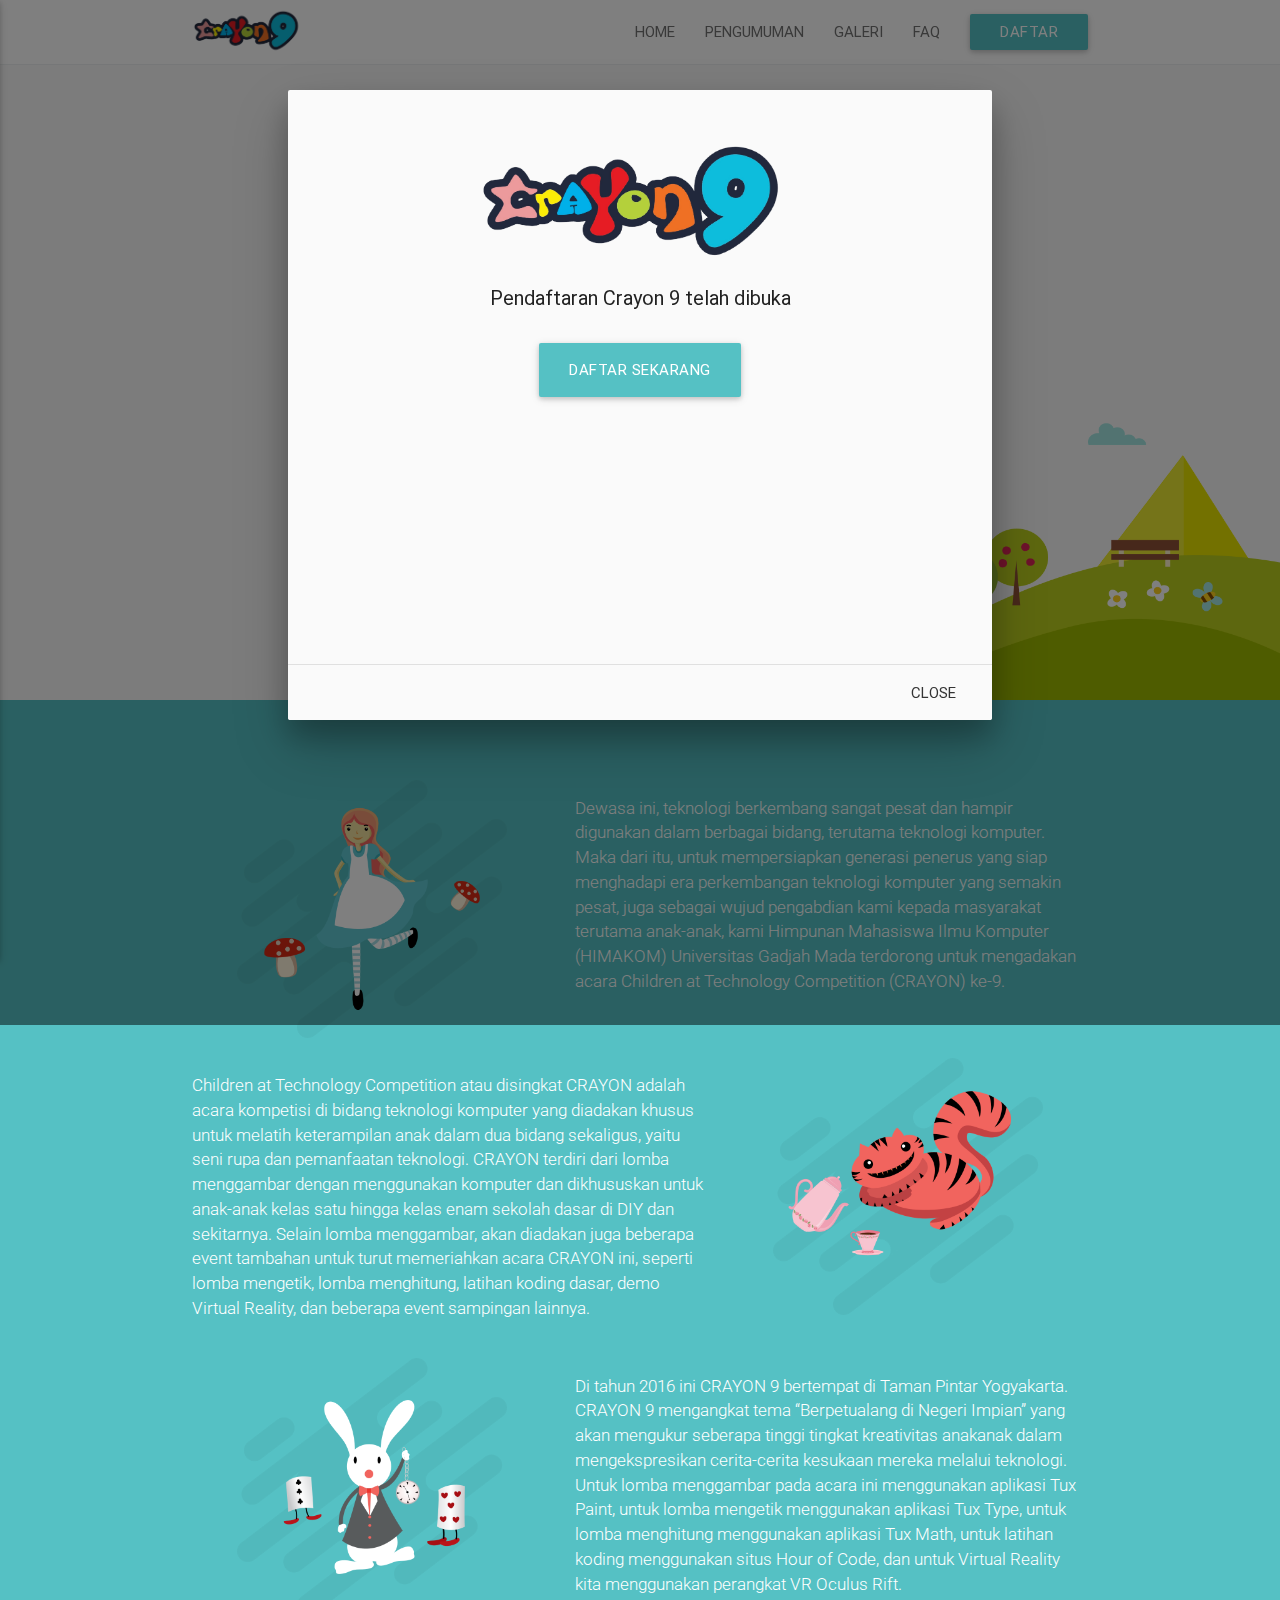
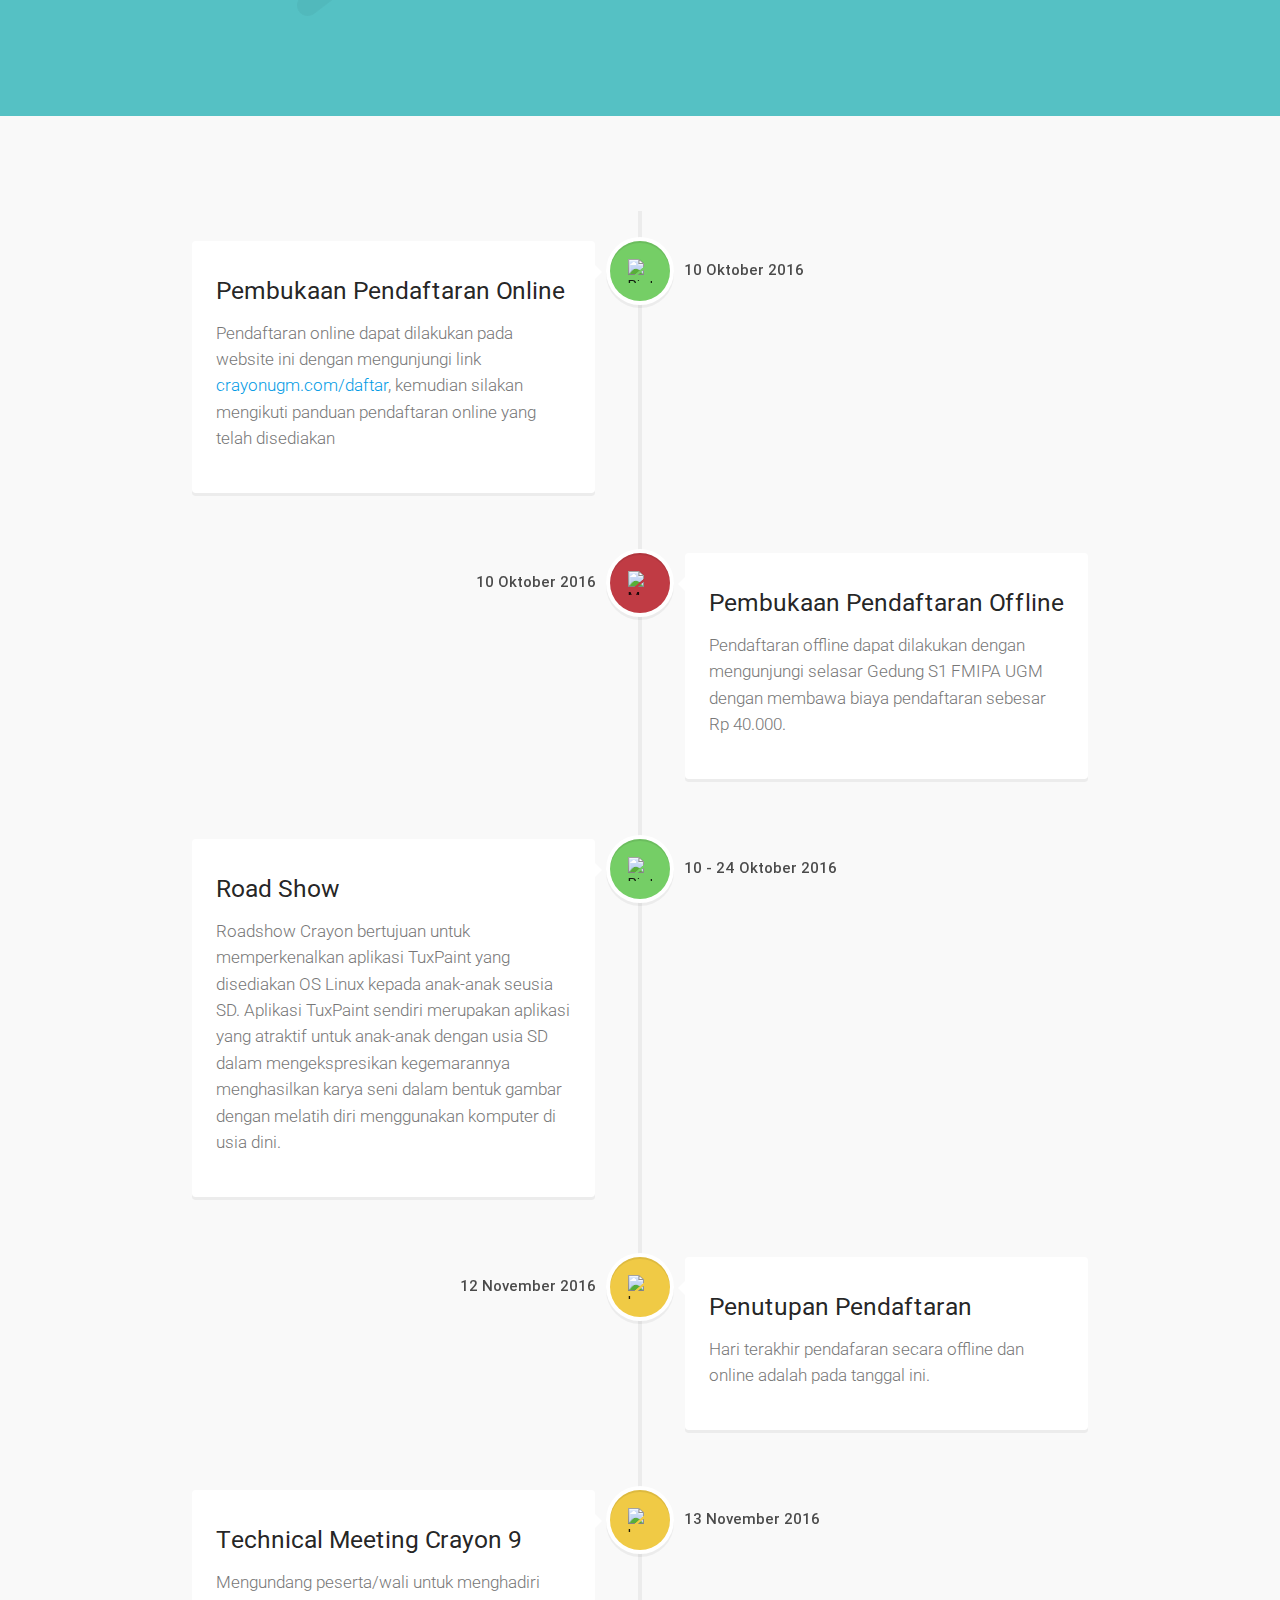
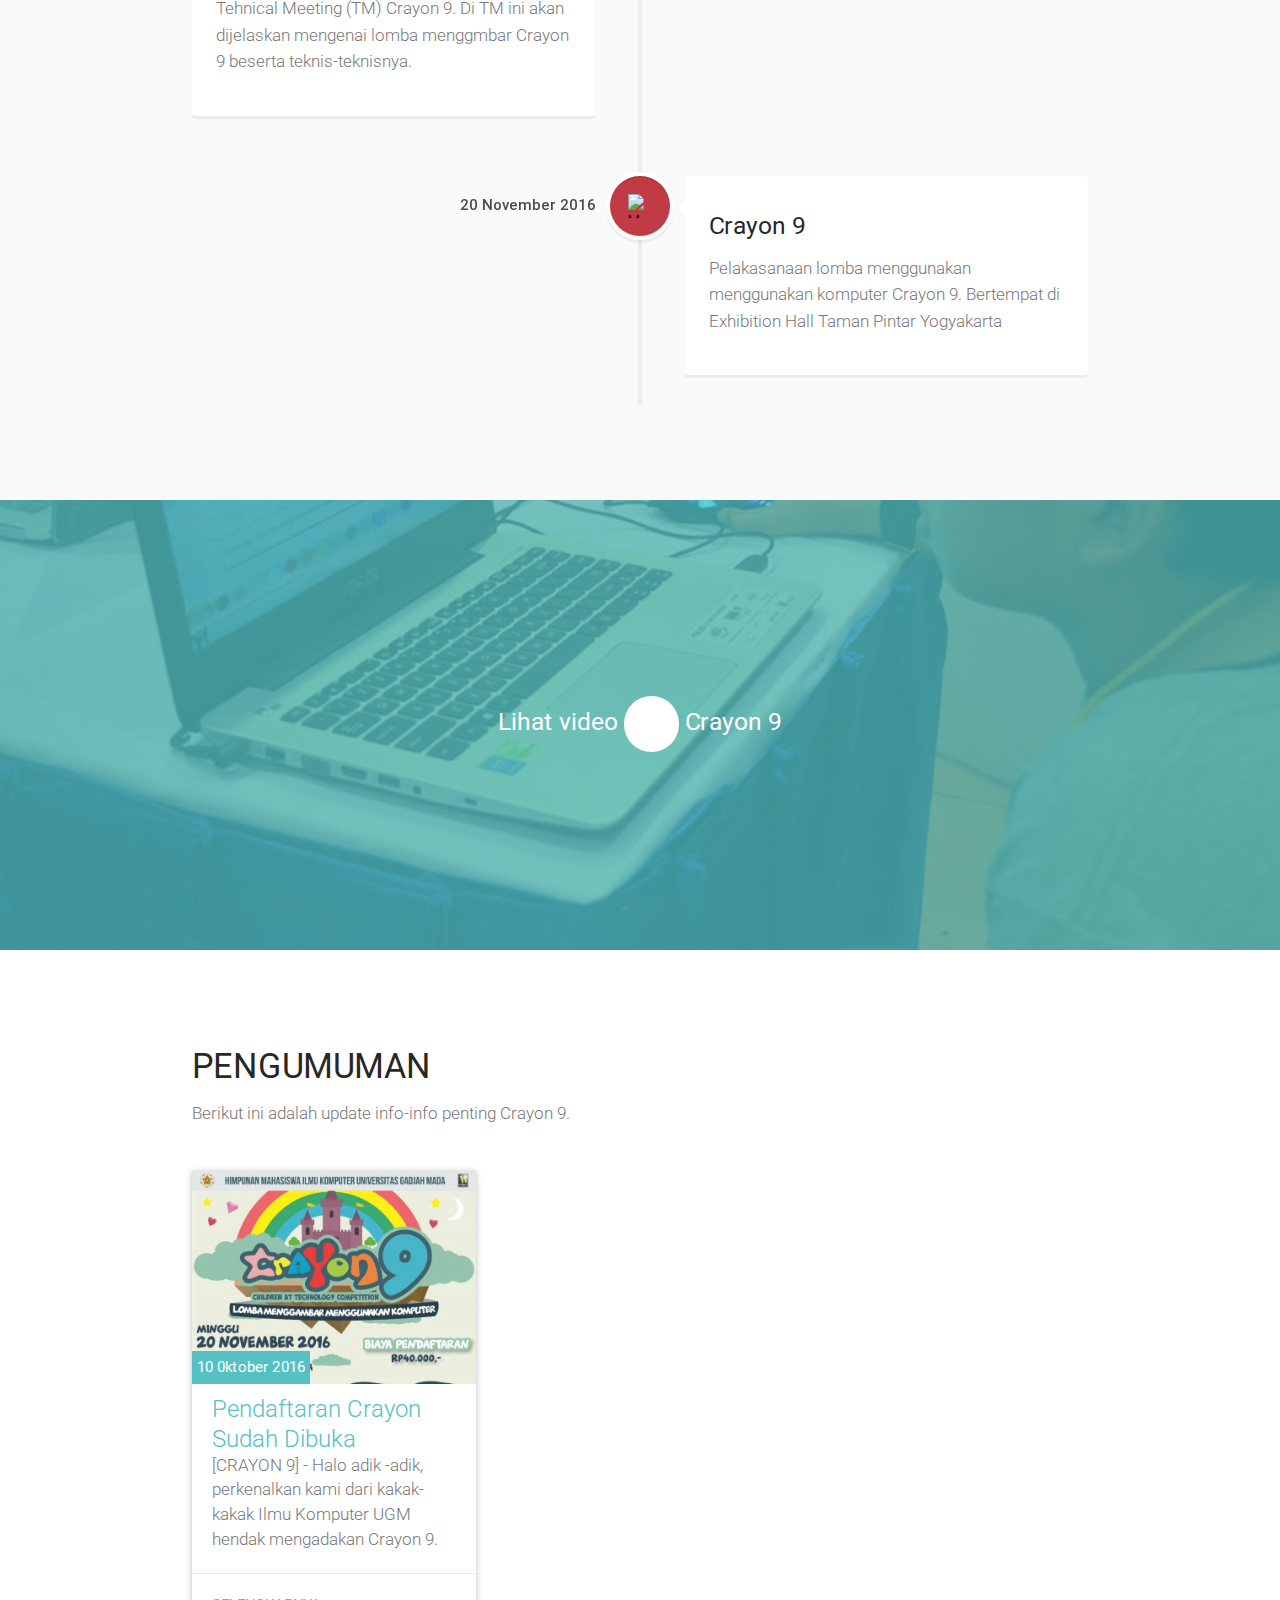
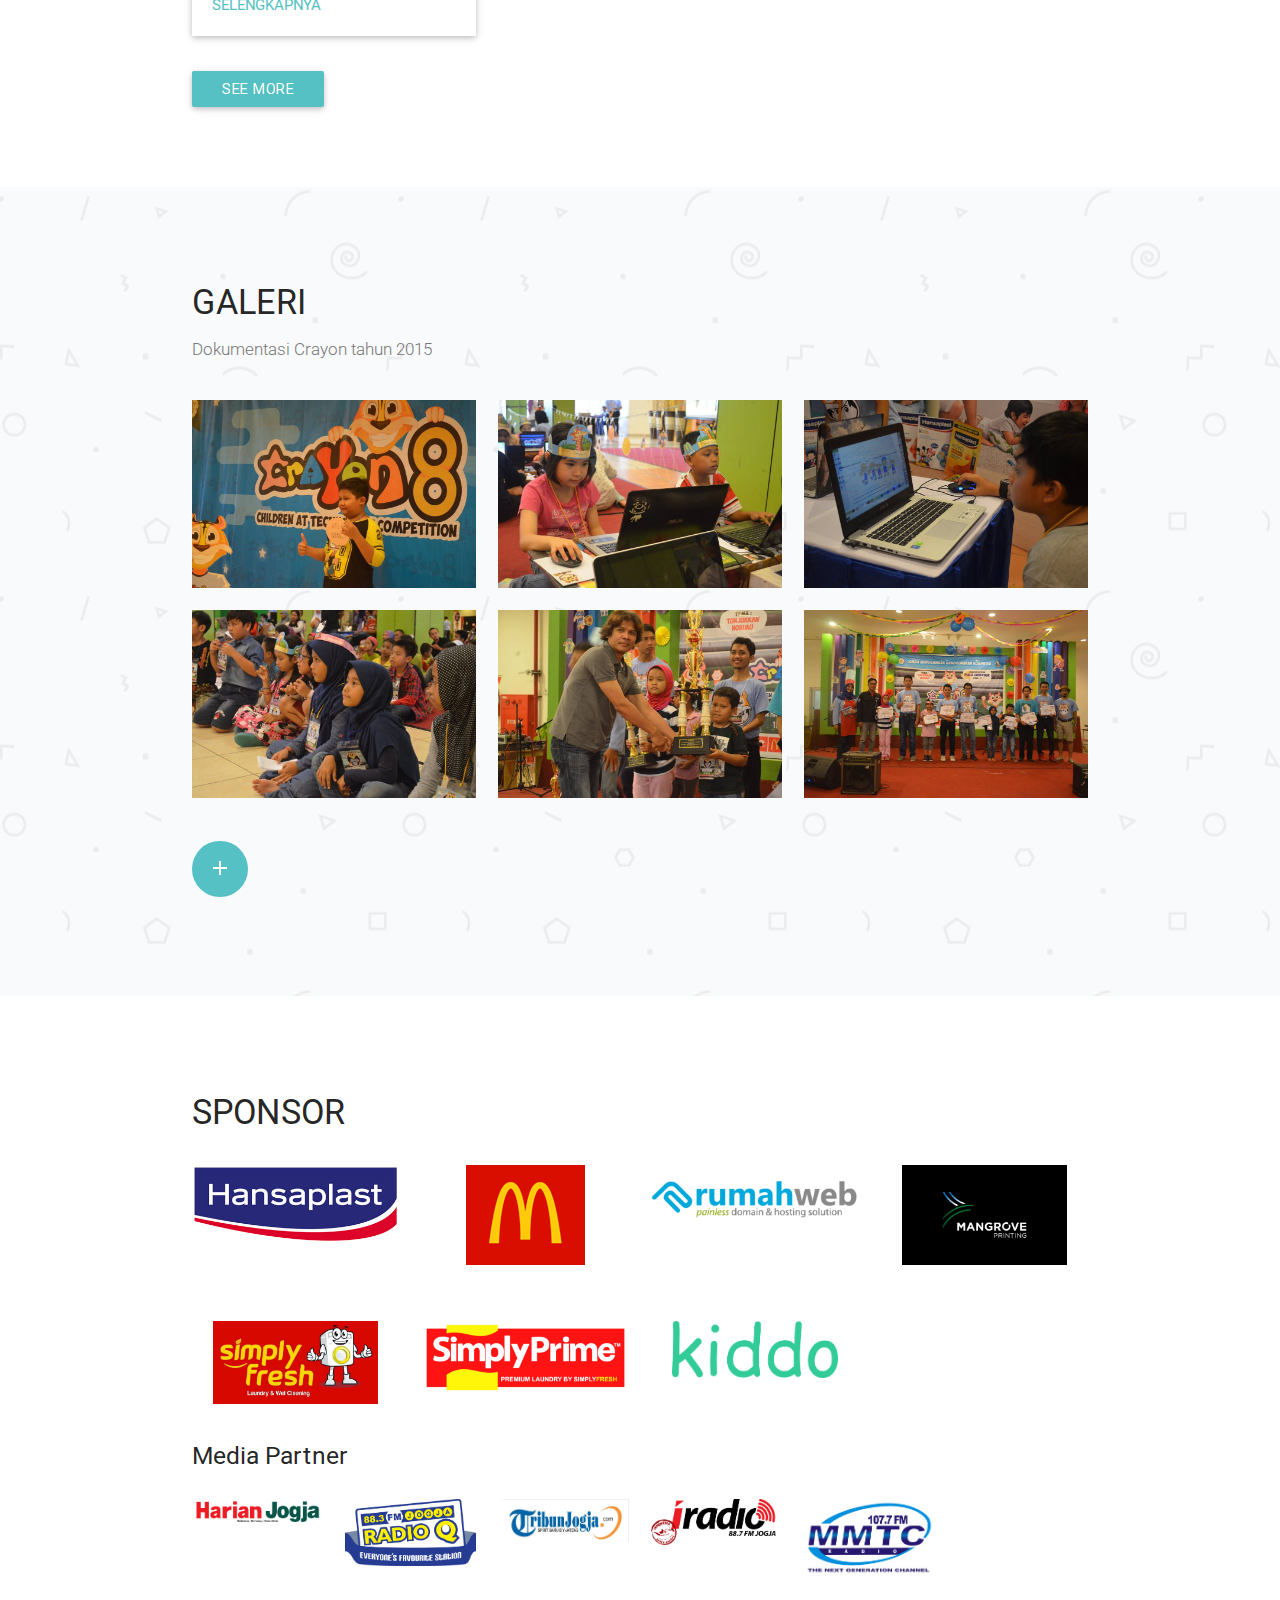
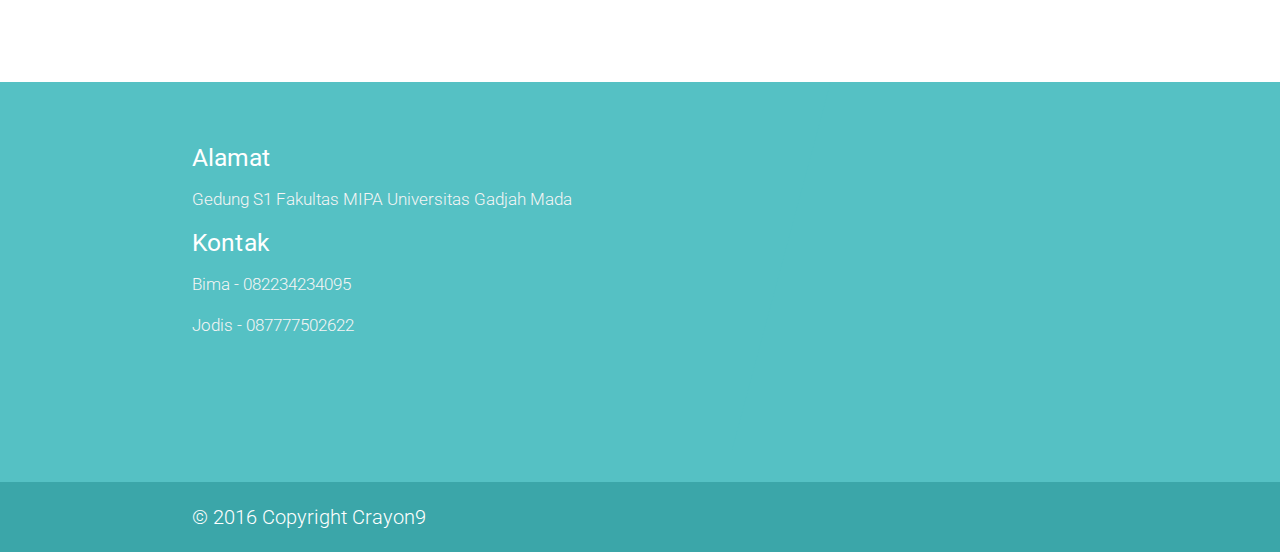
==== index.html @ f6b60698 "fix container parallax" ====
<!DOCTYPE html>
<html lang="en">

<head>
    <meta charset="UTF-8">
    <title>Crayon</title>

    <!--Let browser know website is optimized for mobile-->
    <meta name="viewport" content="width=device-width, initial-scale=1.0, maximum-scale=1.0, user-scalable=no" />
    <script src="http://s.codepen.io/assets/libs/modernizr.js" type="text/javascript"></script>


    <!-- CSS -->
    <link href='https://fonts.googleapis.com/css?family=Roboto' rel='stylesheet' type='text/css'>
    <link href="https://fonts.googleapis.com/icon?family=Material+Icons" rel="stylesheet">
    <link rel="stylesheet" href="css/materialize.min.css">
    <link rel="stylesheet" href="https://cdnjs.cloudflare.com/ajax/libs/material-design-iconic-font/2.2.0/css/material-design-iconic-font.min.css">
    <link rel="stylesheet" href="css/owl.carousel.css">
    <link rel="stylesheet" href="css/owl.theme.default.min.css">
    <link rel="stylesheet" href="css/style.css">
    <link rel="stylesheet" href="css/timeline.css">

</head>

<body>
    <!-- Homepage & Navbar -->
    <header>
        <div id="homepage">
            <div class="navbar-fixed">
                <nav role="navigation">
                    <div class="nav-wrapper container">
                        <a id="logo-container" href="#" class="brand-logo"><img class="responsive-img" src="img/logo.png" alt=""></a>
                        <ul class="right hide-on-med-and-down">
                            <li><a href="index.html">HOME</a></li>
                            <li><a href="news.html">PENGUMUMAN</a></li>
                            <li><a href="galeri.html">GALERI</a></li>
                            <li><a href="faq.html">FAQ</a></li>
                            <li><a href="http://crayonugm.com/daftar" class="bg-acent waves-effect waves-light btn">DAFTAR</a></li>
                        </ul>

                        <ul id="nav-mobile" class="side-nav center-align">
                            <li><a href="index.html">HOME</a></li>
                            <li><a href="news.html">PENGUMUMAN</a></li>
                            <li><a href="galeri.html">GALERI</a></li>
                            <li><a href="faq.html">FAQ</a></li>
                            <li><a href="http://crayonugm.com/daftar" class="bg-acent waves-effect waves-light btn">DAFTAR</a></li>
                        </ul>
                        <a href="#" data-activates="nav-mobile" class="button-collapse"><i class="material-icons" style="color:#808080;">menu</i></a>
                    </div>
                </nav>
            </div>
            <div class="container">
                <div class="row">
                    <div class="col l12 s12 center">
                        <div class="header-text">
                            <img src="img/logo.png" alt="" class="logo-header">
                        </div>
                        <div id="carousel-header">
                            <div class="owl-carousel">
                                <div>
                                    <span class="tagline-text">
                                           Berprestasi dengan Berkreasi di Dunia Fantasi
                                       </span>
                                </div>
                                <div>
                                    <span class="tagline-text">
                                           Crayon 9 bertemakan "Berpetualang di Negeri Impian"
                                       </span>
                                </div>
                            </div>
                        </div>


                    </div>
                </div>
            </div>
        </div>
    </header>
    <!-- End of Homepage & Navbar -->
    <main>
        <!-- About -->
        <div id="about">
            <div class="container">
                <div class="row">
                    <div class="col l5 m6">
                        <div class="alice-img">
                            <img src="img/3.png" class="responsive-img" style="width: 75%;" alt="">
                        </div>
                    </div>
                    <div class="col l7 m6">
                        <div class="valign-wrapper">
                            <div class="valign">
                                <div class="about-content1">
                                    <p>Dewasa ini, teknologi berkembang sangat pesat dan hampir digunakan dalam berbagai bidang, terutama teknologi komputer. Maka dari itu, untuk mempersiapkan generasi penerus yang siap menghadapi era perkembangan teknologi komputer yang semakin pesat, juga sebagai wujud pengabdian kami kepada masyarakat terutama anak-anak, kami Himpunan Mahasiswa Ilmu Komputer (HIMAKOM) Universitas Gadjah Mada terdorong untuk mengadakan acara Children at Technology Competition (CRAYON) ke-9. </p>
                                </div>
                            </div>
                        </div>
                    </div>
                </div>
                <div class="row">
                    <div class="col l5 m6 hide-on-med-and-up">
                        <div class="cat-img">
                            <img src="img/2.png" class="responsive-img" style="width: 75%;" alt="">
                        </div>
                    </div>
                    <div class="col l7 m6">
                        <div class="valign-wrapper">
                            <div class="valign">
                                <div class="about-content2">
                                    <p>Children at Technology Competition atau disingkat CRAYON adalah acara kompetisi di bidang teknologi komputer yang diadakan khusus untuk melatih keterampilan anak dalam dua bidang sekaligus, yaitu seni rupa dan pemanfaatan teknologi. CRAYON terdiri dari lomba menggambar dengan menggunakan komputer dan dikhususkan untuk anak-anak kelas satu hingga kelas enam sekolah dasar di DIY dan sekitarnya. Selain lomba menggambar, akan diadakan juga beberapa event tambahan untuk turut memeriahkan acara CRAYON ini, seperti lomba mengetik, lomba menghitung, latihan koding dasar, demo Virtual Reality, dan beberapa event sampingan lainnya. </p>
                                </div>
                            </div>
                        </div>
                    </div>
                    <div class="col l5 m6 hide-on-small-only">
                        <div class="cat-img">
                            <img src="img/2.png" class="responsive-img" style="width: 75%;" alt="">
                        </div>
                    </div>
                </div>
                <div class="row">
                    <div class="col l5 m6">
                        <div class="rabbit-img">
                            <img src="img/1.png" class="responsive-img" style="width: 75%;" alt="">
                        </div>
                    </div>
                    <div class="col l7 m6">
                        <div class="valign-wrapper">
                            <div class="valign">
                                <div class="about-content3">
                                    <p>Di tahun 2016 ini CRAYON 9 bertempat di Taman Pintar Yogyakarta. CRAYON 9 mengangkat tema “Berpetualang di Negeri Impian” yang akan mengukur seberapa tinggi tingkat kreativitas anakanak dalam mengekspresikan cerita-cerita kesukaan mereka melalui teknologi. Untuk lomba menggambar pada acara ini menggunakan aplikasi Tux Paint, untuk lomba mengetik menggunakan aplikasi Tux Type, untuk lomba menghitung menggunakan aplikasi Tux Math, untuk latihan koding menggunakan situs Hour of Code, dan untuk Virtual Reality kita menggunakan perangkat VR Oculus Rift. </p>
                                </div>
                            </div>
                        </div>
                    </div>
                </div>
                <!--
            <div id="owl-demo" class="owl-carousel owl-theme">
                <div class="item"><img src="img/3.png" alt=""></div>
                <div class="item"><img src="img/cat.png" alt="GTA V"></div>
                <div class="item"><img src="img/2.png" alt="Mirror Edge"></div>
            </div>
-->

            </div>
        </div>


        <!-- End of About-->

        <!-- Timeline -->
        <div id="timeline">
            <div class="container">
                <section id="cd-timeline" class="cd-container">
                    <div class="cd-timeline-block">
                        <div class="cd-timeline-img cd-picture">
                            <img src="https://s3-us-west-2.amazonaws.com/s.cdpn.io/148866/cd-icon-picture.svg" alt="Picture">
                        </div>
                        <!-- cd-timeline-img -->

                        <div class="cd-timeline-content">
                            <h5>Pembukaan Pendaftaran Online</h5>
                            <p>Pendaftaran online dapat dilakukan pada website ini dengan mengunjungi link <a href="crayonugm.com/daftar">crayonugm.com/daftar</a>, kemudian silakan mengikuti panduan pendaftaran online yang telah disediakan</p>
                            <!--                    <a href="#0" class="cd-read-more">Read more</a>-->
                            <span class="cd-date">10 Oktober 2016</span>
                        </div>
                        <!-- cd-timeline-content -->
                    </div>
                    <!-- cd-timeline-block -->

                    <div class="cd-timeline-block">
                        <div class="cd-timeline-img cd-movie">
                            <img src="https://s3-us-west-2.amazonaws.com/s.cdpn.io/148866/cd-icon-movie.svg" alt="Movie">
                        </div>
                        <!-- cd-timeline-img -->

                        <div class="cd-timeline-content">
                            <h5>Pembukaan Pendaftaran Offline</h5>
                            <p>Pendaftaran offline dapat dilakukan dengan mengunjungi selasar Gedung S1 FMIPA UGM dengan membawa biaya pendaftaran sebesar Rp 40.000.</p>
                            <!--                    <a href="#0" class="cd-read-more">Read more</a>-->
                            <span class="cd-date">10 Oktober 2016</span>
                        </div>
                        <!-- cd-timeline-content -->
                    </div>
                    <!-- cd-timeline-block -->

                    <div class="cd-timeline-block">
                        <div class="cd-timeline-img cd-picture">
                            <img src="https://s3-us-west-2.amazonaws.com/s.cdpn.io/148866/cd-icon-picture.svg" alt="Picture">
                        </div>
                        <!-- cd-timeline-img -->

                        <div class="cd-timeline-content">
                            <h5>Road Show</h5>
                            <p>Roadshow Crayon bertujuan untuk memperkenalkan aplikasi TuxPaint yang disediakan OS Linux kepada anak-anak seusia SD. Aplikasi TuxPaint sendiri merupakan aplikasi yang atraktif untuk anak-anak dengan usia SD dalam mengekspresikan kegemarannya menghasilkan karya seni dalam bentuk gambar dengan melatih diri menggunakan komputer di usia dini.</p>
                            <!--                            <a href="#0" class="cd-read-more">Read more</a>-->
                            <span class="cd-date">10 - 24 Oktober 2016</span>
                        </div>
                        <!-- cd-timeline-content -->
                    </div>
                    <!-- cd-timeline-block -->

                    <div class="cd-timeline-block">
                        <div class="cd-timeline-img cd-location">
                            <img src="https://s3-us-west-2.amazonaws.com/s.cdpn.io/148866/cd-icon-location.svg" alt="Location">
                        </div>
                        <!-- cd-timeline-img -->

                        <div class="cd-timeline-content">
                            <h5>Penutupan Pendaftaran</h5>
                            <p>Hari terakhir pendafaran secara offline dan online adalah pada tanggal ini.</p>
                            <!--                    <a href="#0" class="cd-read-more">Read more</a>-->
                            <span class="cd-date">12 November 2016</span>
                        </div>
                        <!-- cd-timeline-content -->
                    </div>
                    <!-- cd-timeline-block -->

                    <div class="cd-timeline-block">
                        <div class="cd-timeline-img cd-location">
                            <img src="https://s3-us-west-2.amazonaws.com/s.cdpn.io/148866/cd-icon-location.svg" alt="Location">
                        </div>
                        <!-- cd-timeline-img -->

                        <div class="cd-timeline-content">
                            <h5>Technical Meeting Crayon 9</h5>
                            <p>Mengundang peserta/wali untuk menghadiri Tehnical Meeting (TM) Crayon 9. Di TM ini akan dijelaskan mengenai lomba menggmbar Crayon 9 beserta teknis-teknisnya.</p>
                            <!--                    <a href="#0" class="cd-read-more">Read more</a>-->
                            <span class="cd-date">13 November 2016</span>
                        </div>
                        <!-- cd-timeline-content -->
                    </div>
                    <!-- cd-timeline-block -->

                    <div class="cd-timeline-block">
                        <div class="cd-timeline-img cd-movie">
                            <img src="https://s3-us-west-2.amazonaws.com/s.cdpn.io/148866/cd-icon-movie.svg" alt="Movie">
                        </div>
                        <!-- cd-timeline-img -->

                        <div class="cd-timeline-content">
                            <h5>Crayon 9</h5>
                            <p>Pelakasanaan lomba menggunakan menggunakan komputer Crayon 9. Bertempat di Exhibition Hall Taman Pintar Yogyakarta</p>
                            <span class="cd-date">20 November 2016</span>
                        </div>
                        <!-- cd-timeline-content -->
                    </div>
                    <!-- cd-timeline-block -->
                </section>
                <!-- cd-timeline -->
            </div>
        </div>
        <!--
      <div class="parallax-container">
      <div class="parallax"><img src="img/widget_staff_bg.jpg"></div>
    </div>
-->

        <div class="parallax-container valign-wrapper">
            <div class="section no-pad-bot">
                <div class="container">
                    <div class="row center-align">
                        <h5 class="header col s12 l12 m12" style="color:white;">
                            <span>Lihat video  </span> 
                                <a class="bg-acent btn-floating btn-large white modal-trigger" href="#modalvideo"><i class="zmdi zmdi-play" style="color:#55c1c4;"></i></a> 
                            <span>   Crayon 9</span>
                       </h5>
                    </div>
                </div>
            </div>
            <div class="parallax"><img src="img/crayon8/fokus-gambar.jpg"></div>
        </div>

        <!-- Pengumuman -->
        <div id="pengumuman">
            <div class="container">
                <div class="row">
                    <div class="col l12">
                        <h4>PENGUMUMAN</h4>
                        <p>Berikut ini adalah update info-info penting Crayon 9.</p>
                    </div>
                </div>
                <div class="row">

                    <div class="col l4 m6 s12">
                        <div class="card hoverable">
                            <div class="card-image">
                                <img src="img/poster-clip.png" alt="">
                                <span class="date">10 0ktober 2016</span>
                            </div>
                            <div class="card-content">
                                <span class="card-title">Pendaftaran Crayon Sudah Dibuka</span>
                                <p>[CRAYON 9] - Halo adik -adik, perkenalkan kami dari kakak-kakak Ilmu Komputer UGM hendak mengadakan Crayon 9.</p>
                            </div>
                            <div class="card-action">
                                <a href="pengumumanpertama.html">Selengkapnya</a>
                                <div class="share-logo">
                                    <a href="#" style="float:right;" class='dropdown-button' data-activates='dropdown1'><i class="zmdi zmdi-share"></i></a>
                                    <!--                                     Dropdown Structure -->
                                    <ul id="dropdown1" class="dropdown-content">
                                        <li><a href="#!" class="zmdi zmdi-facebook-box blue-text text-darken-4"><span class="share-it">facebook</span></a></li>
                                        <li><a href="#!" class="zmdi zmdi-twitter-box light-blue-text text-lighten-2"><span class="share-it">twitter</span></a></li>
                                        <li><a href="#!" class="zmdi zmdi-google-plus-box  red-text text-accent-4"><span class="share-it">Google+</span></a></li>
                                    </ul>
                                </div>
                            </div>
                        </div>
                    </div>

                </div>
                <!--
            <div class="see-more">
                <a href="#!" class="btn-large waves-effect white" style="color: #777777;">SEE MORE</a>
            </div>
--><a class="bg-acent waves-effect waves-light btn" href="news.html">See More</a>

            </div>
        </div>
        <!--    End of Pengumuman-->
        <!--
  <div class="parallax-container">
      <div class="parallax"><img src="img/widget_staff_bg.jpg"></div>
    </div>
-->



        <!-- Galeri -->
        <div id="galeri">
            <div class="container">
                <div class="row">
                    <div class="col l12">
                        <h4>GALERI</h4>
                        <p>Dokumentasi Crayon tahun 2015</p>
                    </div>
                </div>
                <div class="row">
                    <div class="col l4 m6 s12">
                        <a class="waves-effect waves-light modal-trigger gallery-box" href="#modal1">
                            <img src="img/crayon8/foto-mantap.jpg" class="responsive-img" alt="">
                            <div class="gallery-box-caption">
                                <div class="gallery-box-caption-content">
                                    <div class="gallery-category">
                                        <div class="circle-plus btn-floating waves-effect" style="background-color: white;">
                                            <i class="material-icons" style="color :#55c1c4;">add</i>
                                        </div>
                                    </div>
                                </div>
                            </div>
                        </a>
                    </div>
                    <div class="col l4 m6 s12">
                        <a class="waves-effect waves-light modal-trigger gallery-box" href="#modal2">
                            <img src="img/crayon8/menggambar.jpg" class="responsive-img" alt="">
                            <div class="gallery-box-caption">
                                <div class="gallery-box-caption-content">
                                    <div class="gallery-category">
                                        <div class="circle-plus btn-floating waves-effect" style="background-color: white;">
                                            <i class="material-icons" style="color :#55c1c4;">add</i>
                                        </div>
                                    </div>
                                </div>
                            </div>
                        </a>
                    </div>
                    <div class="col l4 m6 s12">
                        <a class="waves-effect waves-light modal-trigger gallery-box" href="#modal3">
                            <img src="img/crayon8/fokus-gambar.jpg" class="responsive-img" alt="">
                            <div class="gallery-box-caption">
                                <div class="gallery-box-caption-content">
                                    <div class="gallery-category">
                                        <div class="circle-plus btn-floating waves-effect" style="background-color: white;">
                                            <i class="material-icons" style="color :#55c1c4;">add</i>
                                        </div>
                                    </div>
                                </div>
                            </div>
                        </a>
                    </div>
                    <div class="col l4 m6 s12">
                        <a class="waves-effect waves-light modal-trigger gallery-box" href="#modal4">
                            <img src="img/crayon8/rame.jpg" class="responsive-img" alt="">
                            <div class="gallery-box-caption">
                                <div class="gallery-box-caption-content">
                                    <div class="gallery-category">
                                        <div class="circle-plus btn-floating waves-effect" style="background-color: white;">
                                            <i class="material-icons" style="color :#55c1c4;">add</i>
                                        </div>
                                    </div>
                                </div>
                            </div>
                        </a>
                    </div>
                    <div class="col l4 m6 s12">
                        <a class="waves-effect waves-light modal-trigger gallery-box" href="#modal5">
                            <img src="img/crayon8/juara.jpg" class="responsive-img" alt="">
                            <div class="gallery-box-caption">
                                <div class="gallery-box-caption-content">
                                    <div class="gallery-category">
                                        <div class="circle-plus btn-floating waves-effect" style="background-color: white;">
                                            <i class="material-icons" style="color :#55c1c4;">add</i>
                                        </div>
                                    </div>
                                </div>
                            </div>
                        </a>
                    </div>
                    <div class="col l4 m6 s12">
                        <a class="waves-effect waves-light modal-trigger gallery-box" href="#modal6">
                            <img src="img/crayon8/foto-bareng.jpg" class="responsive-img" alt="">
                            <div class="gallery-box-caption">
                                <div class="gallery-box-caption-content">
                                    <div class="gallery-category">
                                        <div class="circle-plus btn-floating waves-effect" style="background-color: white;">
                                            <i class="material-icons" style="color :#55c1c4;">add</i>
                                        </div>
                                    </div>
                                </div>
                            </div>
                        </a>
                    </div>
                </div>
                <div class="row">
                    <div class="col l12">
                        <div class="show-more">
                            <a href="galeri.html" class="btn-floating btn-large waves-effect waves-light" style="background-color: #55c1c4;"><i class="material-icons">add</i></a>
                        </div>
                    </div>
                </div>
            </div>
        </div>
        <!-- End of Galeri -->

        <!-- Sponsor -->
        <div id="sponsor">
            <div class="container">
                <div class="row">
                    <div class="col l12">
                        <div class="sponsor-content">
                            <h4>SPONSOR</h4>
                        </div>
                    </div>
                </div>
                <div class="row">
                    <div class="col l3 m3 s6">
                        <div class="center-img">
                            <img src="img/sponsor/hansaplast.jpg" class="responsive-img" alt="">
                        </div>
                    </div>
                    <div class="col l3 m3 s6">
                        <div class="center-img">
                            <img src="img/sponsor/mcd.png" class="responsive-img" alt="">
                        </div>
                    </div>
                    <div class="col l3 m3 s6">
                        <div class="center-img">
                            <img src="img/sponsor/rumahweb.png" class="responsive-img" alt="">
                        </div>
                    </div>
                    <div class="col l3 m3 s6">
                        <div class="center-img">
                            <img src="img/sponsor/mangrove.png" style="width:80%;" class="responsive-img" alt="">
                        </div>
                    </div>
                </div>
                <div class="row" style="margin-top:50px;">
                    <div class="col l3 m3 s6">
                        <div class="center-img">
                            <img src="img/sponsor/simply.jpg" style="width:80%;" class="responsive-img" alt="">
                        </div>
                    </div>
                    <div class="col l3 m3 s6">
                        <div class="center-img">
                            <img src="img/sponsor/Logo%20Simply%20Prime.png" class="responsive-img" alt="">
                        </div>
                    </div>
                    <div class="col l3 m3 s6">
                        <div class="center-img">
                            <img src="img/sponsor/kiddo.png" style="width:80%;" class="responsive-img" alt="">
                        </div>
                    </div>
                </div>
                <div class="row">
                    <div class="col l12">
                        <h5>Media Partner</h5>
                    </div>
                </div>
                <div class="row">
                    <div class="col l2 m2 s4">
                        <div class="center-img">
                            <img src="img/mediapartner/harjo.png" class="responsive-img" alt="">
                        </div>
                    </div>
                    <div class="col l2 m2 s4">
                        <div class="center-img">
                            <img src="img/mediapartner/radioq.png" class="responsive-img" alt="">
                        </div>
                    </div>
                    <div class="col l2 m2 s4">
                        <div class="center-img">
                            <img src="img/mediapartner/logo%20tribun%20jogja%20Online.jpg" class="responsive-img" alt="">
                        </div>
                    </div>
                    <div class="col l2 m2 s4">
                        <div class="center-img">
                            <img src="img/mediapartner/iradio%20JOGJA.png" class="responsive-img" alt="">
                        </div>
                    </div>
                    <div class="col l2 m2 s4">
                        <div class="center-img">
                            <img src="img/mediapartner/unnamed%20(1).png" class="responsive-img" alt="">
                        </div>
                    </div>
                </div>

            </div>
        </div>
    </main>

    <!-- Modal Structure -->

    <div id="modal1" class="modal modal-fixed-footer">
        <div class="modal-content">
            <img src="img/crayon8/foto-mantap.jpg" class="responsive-img" alt="">
            <p>Foto bersama para pemenang lomba</p>
        </div>
        <div class="modal-footer">
            <a href="#!" class="modal-action modal-close waves-effect waves-green btn-flat ">Close</a>
        </div>
    </div>
    <div id="modal2" class="modal modal-fixed-footer">
        <div class="modal-content">
            <img src="img/crayon8/menggambar.jpg" class="responsive-img" alt="">
            <p>Foto bersama para pemenang lomba</p>
        </div>
        <div class="modal-footer">
            <a href="#!" class="modal-action modal-close waves-effect waves-green btn-flat ">Close</a>
        </div>
    </div>
    <div id="modal3" class="modal modal-fixed-footer">
        <div class="modal-content">
            <img src="img/crayon8/fokus-gambar.jpg" class="responsive-img" alt="">
            <p>Foto bersama para pemenang lomba</p>
        </div>
        <div class="modal-footer">
            <a href="#!" class="modal-action modal-close waves-effect waves-green btn-flat ">Close</a>
        </div>
    </div>
    <div id="modal4" class="modal modal-fixed-footer">
        <div class="modal-content">
            <img src="img/crayon8/rame.jpg" class="responsive-img" alt="">
            <p>Foto bersama para pemenang lomba</p>
        </div>
        <div class="modal-footer">
            <a href="#!" class="modal-action modal-close waves-effect waves-green btn-flat ">Close</a>
        </div>
    </div>
    <div id="modal5" class="modal modal-fixed-footer">
        <div class="modal-content">
            <img src="img/crayon8/juara.jpg" class="responsive-img" alt="">
            <p>Foto bersama para pemenang lomba</p>
        </div>
        <div class="modal-footer">
            <a href="#!" class="modal-action modal-close waves-effect waves-green btn-flat ">Close</a>
        </div>
    </div>
    <div id="modal6" class="modal modal-fixed-footer">
        <div class="modal-content">
            <img src="img/crayon8/foto-bareng.jpg" class="responsive-img" alt="">
            <p>Foto bersama para pemenang lomba</p>
        </div>
        <div class="modal-footer">
            <a href="#!" class="modal-action modal-close waves-effect waves-green btn-flat ">Close</a>
        </div>
    </div>
    <!--End Of Modal-->
    
    <!-- Modal Video -->
    <div id="modalvideo" class="modal">
        <div class="video-container">
            <iframe width="853" height="480" src="https://www.youtube.com/embed/Z1kzveRhF0k" frameborder="0" allowfullscreen></iframe>
        </div>
    </div>

    <!--Floating Button-->
    <div class="fixed-action-btn" style="bottom: 45px; right: 24px;">
        <a href="#homepage" class="btn-floating btn-large" style="background-color:rgba(255, 255, 255, 0.92);">
            <i class="zmdi zmdi-long-arrow-up" style="color:#727272;"></i>
        </a>
    </div>

    <!-- Modal Pengumuman -->
    <div id="pengumuman1" class="modal modal-fixed-footer">
        <div class="modal-content center">
            <div>
                <img src="img/logo.png" alt="" style="width:50%; padding-top: 20px;">
            </div>
            <span class="text-popup">Pendaftaran Crayon 9 telah dibuka</span>
            <div class="btn-popup">
                <a href="http://crayonugm.com/daftar" class="btn-large bg-acent waves-effect waves-light btn">DAFTAR SEKARANG</a>
            </div>
        </div>
        <div class="modal-footer">
            <a href="#!" class="modal-action modal-close waves-effect waves-green btn-flat ">Close</a>
        </div>
    </div>

    <!-- Footer -->
    <footer id="footer">
        <div class="container">
            <div class="row">
                <div class="col l6 s12">
                    <div class="footer-content left-align">
                        <!--                        <div class="row">-->
                        <!--
                            <div class="col l5 valign-wrapper">
                                <img src="img/logo.png" class="valign center-block"alt="">
                            </div>
-->
                        <!--                            <div class="col l7">-->
                        <h5 class="white-text">Alamat</h5>
                        <p class="grey-text text-lighten-4">Gedung S1 Fakultas MIPA Universitas Gadjah Mada</p>
                        <h5 class="white-text">Kontak</h5>
                        <p class="grey-text text-lighten-4">Bima - 082234234095</p>
                        <p class="grey-text text-lighten-4">Jodis - 087777502622</p>
                        <a href="https://www.google.co.id/maps/place/Fakultas+Matematika+dan+Ilmu+Pengetahuan+Alam/@-7.7673741,110.3747715,17z/data=!3m1!4b1!4m5!3m4!1s0x2e7a585eaaaaaaab:0xc7488103a6c22ce2!8m2!3d-7.7673741!4d110.3769602?hl=en&hl=en" class="bg-acent waves-effect waves-light btn hide-on-large-only" style="background-color:#3ba6a9; color:white;">View Map</a>
                        <!--                            </div>-->
                        <!--

                        </div>
-->
                    </div>
                </div>
                <div class="col l2 hide-on-med-and-down">
                    <div class="skewed-bg">
                    </div>
                </div>
                <div class="col l4 hide-on-med-and-down">
                    <div id="map">
                        <script async defer src="https://maps.googleapis.com/maps/api/js?key=AIzaSyA_10P1i-vrOaR3LPzr0UkvgIYB84Qjj8I&callback=initMap" type="text/javascript"></script>
                    </div>
                    <!--
                    <h5 class="white-text">Links</h5>
                    <ul>
                        <li><a class="grey-text text-lighten-3" href="#!">Link 1</a></li>
                        <li><a class="grey-text text-lighten-3" href="#!">Link 2</a></li>
                        <li><a class="grey-text text-lighten-3" href="#!">Link 3</a></li>
                        <li><a class="grey-text text-lighten-3" href="#!">Link 4</a></li>
                    </ul>
-->
                </div>
            </div>
        </div>
        <div class="footer-copyright">
            <div class="container">
                <div class="row">
                    <div class="col l6 m6 s12">
                        <div class="text-copyright">
                            <p>© 2016 Copyright Crayon9</p>
                        </div>
                    </div>
                    <div class="col l6 m6 s12">
                        <div class="grey-text text-lighten-4">
                            <div class="social-media">
                                <div class="social-wrapper">
                                    <a class="zmdi zmdi-facebook" href="https://www.facebook.com/CrayonUGM/?fref=ts"></a>
                                </div>
                                <div class="social-wrapper">
                                    <a class="zmdi zmdi-twitter" href="#"></a>
                                </div>
                                <div class="social-wrapper">
                                    <a class="zmdi zmdi-instagram" href="https://www.instagram.com/crayon.ugm/"></a>
                                </div>
                            </div>
                        </div>
                    </div>
                </div>
            </div>
        </div>
    </footer>
    <!-- End of Footer -->

    <!--Scripts-->
    <script type="text/javascript">
        var Tawk_API = Tawk_API || {},
            Tawk_LoadStart = new Date();
        (function () {
            var s1 = document.createElement("script"),
                s0 = document.getElementsByTagName("script")[0];
            s1.async = true;
            s1.src = 'https://embed.tawk.to/57b96afe1105e45f7b2e9964/default';
            s1.charset = 'UTF-8';
            s1.setAttribute('crossorigin', '*');
            s0.parentNode.insertBefore(s1, s0);
        })();
    </script>
    <script type="text/javascript" src="https://code.jquery.com/jquery-2.1.1.min.js"></script>
    <script type="text/javascript" src="js/materialize.min.js"></script>
    <script src="js/owl.carousel.min.js"></script>
    <script src="js/init.js"></script>
    <script src="js/timeline.js"></script>
    <script src="js/contact.js"></script>
    <script src="js/main.js"></script>
    <script>
        $(document).ready(function () {
            $('#pengumuman1').openModal();
        });
    </script>
    <!--    <script src="js/about.js"></script>-->
</body>

</html>
---- css/style.css ----
html {
    line-height: 1.5;
    font-family: 'Roboto', sans-serif;
}

body {
    margin: 0;
    -webkit-margin-top: 0;
    -moz-margin-top: 0;
    -o-margin-top: 0;
    margin-top: 0;
    margin-right: 0;
    margin-bottom: 0;
    margin-left: 0;
}


/* Text */

h2 {
    font-weight: 300;
}

p {
    font-size: 1.1rem;
    font-weight: 300;
    color: #777777;
}

strong {
    font-size: 1rem;
    color: #727272;
}


/* centering image*/

image-center {
    display: block;
    margin-left: auto;
    margin-left: auto;
}

.brand-logo img {
    width: 115px;
    height: 50px;
    margin-top: 7px;
    /*    margin-left: 15px;*/
    margin-right: 0px;
}


/* Navbar */

nav {
    box-shadow: none;
    background: rgba(255, 255, 255, 0.92);
    box-shadow: 0 0 1px rgba(0, 65, 94, 0.3);
}

nav ul a,
nav .brand-logo {
    color: #727272;
}

nav ul a:hover {
    background-color: transparent;
    /*    border-bottom: solid #55c1c4;*/
    color: black;
}

nav ul a.btn {
    margin-right: 0;
}

.bg-acent {
    background: #55c1c4;
}

.btn:hover,
.btn-large:hover {
    background-color: #52babd;
    -webkit-border-bottom: transparent;
    -moz-border-bottom: transparent;
    -o-border-bottom: transparent;
    border-bottom: transparent;
    color: white;
}

@media screen and (max-width: 1025px) {
    nav ul a:hover {
        -webkit-border-bottom: none;
        -moz-border-bottom: none;
        -o-border-bottom: none;
        border-bottom: none;
    }
    .btn:hover,
    .btn-large:hover {
        background-color: #52babd;
        border-bottom: none;
    }
}


/* Homepage */

#homepage {
    background: url(../img/newyk.png) no-repeat center center;
    -webkit-background-size: cover;
    -moz-background-size: cover;
    -o-background-size: cover;
    background-size: cover;
    display: block;
    height: 700px;
    position: relative;
    background-color: #f9f9f9;
}

.header-text {
    padding-top: 50px;
    color: #808080;
    position: relative;
}

.tagline-text {
    font-size: 1.5rem;
    font-weight: 300;
    color: #808080;
    position: relative;
}

.logo-header {
    width: 30%;
}

@media screen and (max-width: 480px) {
    .logo-header {
        width: 50%;
    }
}


/*
.owl-theme .owl-dots,
.owl-theme .owl-nav {
    text-align: left;
    -webkit-tap-highlight-color: transparent;
}
*/

.owl-theme .owl-dots .owl-dot span {
    -webkit-background: transparent;
    background: transparent;
    border: 1px solid #808080;
}

@media screen and (max-width: 480px) {
    .header-text {
        padding-top: 50px;
        text-align: center;
    }
    .owl-theme .owl-dots,
    .owl-theme .owl-nav {
        text-align: center;
        -webkit-tap-highlight-color: transparent;
    }
}


/* About */

#owl-demo .item img {
    display: block;
    width: 100%;
    height: auto;
}

#owl-demo .owl-controls .owl-dots .owl-dot span {
    -webkit-background: transparent;
    border: 1px solid #808080;
    border-radius: 0px;
}

#owl-demo .owl-controls .owl-dots .owl-dot .active span {
    background-color: yellow;
}

#about {
    position: relative;
    height: auto;
    background-color: #55c1c4;
    padding-bottom: 80px;
    padding-top: 80px;
}

.alice-img img {
    display: block;
    margin-left: auto;
    margin-right: auto;
}

.cat-img img {
    display: block;
    margin-left: auto;
    margin-right: auto;
}

.rabbit-img img {
    display: block;
    margin-left: auto;
    margin-right: auto;
}

.about-content1,
.about-content3 {
    text-align: left;
}

.about-content2 {
    text-align: left;
}

.about-content2 p,
.about-content1 p,
.about-content3 p {
    color: white;
}


/* Timeline */

#timeline {
    background-color: #f9f9f9;
    height: auto;
    position: relative;
    padding-top: 50px;
    padding-bottom: 50px;
}


/* Pengumuman */

#pengumuman {
    position: relative;
    background-color: #ffffff;
    height: auto;
    padding-bottom: 80px;
    padding-top: 80px;
}

#pengumuman .card .card-content {
    padding-top: 10px;
}

#pengumuman .card .card-content .card-title {
    font-weight: 300;
    color: #55c1c4;
    line-height: 30px;
}

#pengumuman .card .card-action a:not(.btn):not(.btn-large):not(.btn-floating) {
    margin-right: 0px;
    color: #55c1c4;
}

#pengumuman .card .card-action {
    z-index: initial;
}

.card .card-content p {
    color: #777777;
}

#pengumuman .dropdown-content {
    font-size: 12px;
    color: #777777;
}

.share-it {
    font-size: 11px;
    margin-left: 10px;
    text-transform: capitalize;
    margin-right: 16px;
    color: #777777;
}

.date {
    color: #ffffff;
    position: absolute;
    font-size: 15px;
    font-weight: 400;
    bottom: 0;
    left: 0;
    padding: 5px;
    background-color: #55c1c4;
}


/* Parralax */


/*
.parallax-container {
    height: 350px;
    background-color: rgba(36, 192, 197, 0.75);
}
*/


/* Galeri */

#galeri {
    background: url(../img/geometry2.png) repeat center center;
    padding-bottom: 80px;
    padding-top: 80px;
}

.gallery-box {
    display: block;
    position: relative;
    margin-bottom: 16.5px;
    padding-bottom: 0px;
    overflow: hidden;
}

.gallery-box img {
    background-clip: padding-box;
    width: 100%;
    margin: 0;
    position: relative;
}

.gallery-box .gallery-box-caption {
    display: block;
    position: absolute;
    bottom: 0;
    width: 100%;
    height: 100%;
    text-align: center;
    color: #fff;
    opacity: 0;
    background: rgba(83, 193, 196, .9);
    -webkit-transition: all .35s;
    -moz-transition: all .35s;
    transition: all .35s;
    margin-bottom: 5px;
}

.gallery-box .gallery-box-caption .gallery-box-caption-content {
    position: absolute;
    top: 50%;
    width: 100%;
    text-align: center;
    transform: translateY(-50%);
}

.gallery-box .gallery-box-caption .gallery-box-caption-content .gallery-category,
.gallery-box .gallery-box-caption .gallery-box-caption-content .gallery-name {
    padding: 0 15px;
    font-family: 'Open Sans', 'Helvetica Neue', Arial, sans-serif;
}

.gallery-box .gallery-box-caption .gallery-box-caption-content .gallery-category {
    text-transform: uppercase;
    font-size: 14px;
    font-weight: 600;
}

.gallery-box .gallery-box-caption .gallery-box-caption-content .gallery-name {
    font-size: 18px;
}

.gallery-box:hover .gallery-box-caption {
    opacity: 1;
}


/* Sponsor */

#sponsor {
    height: auto;
    padding-top: 80px;
    padding-bottom: 80px;
}


/*
.sponsor-content {
    margin-bottom: 50px;
}
*/

.center-img {
    text-align: center;
    margin-left: auto;
    margin-right: auto;
    display: block;
}


/* Footer */

#footer {
    position: relative;
    background-color: #55c1c4;
    height: 400px;
}

#footer.page-footer {
    /*     background: url(../img/) repeat center center;*/
    margin-top: 0px;
    position: relative;
}

.footer-content {
    background-color: #55c1c4;
    height: 400px;
    padding-top: 50px;
    padding-bottom: 50px;
    position: relative;
    z-index: 2;
    z-index: 2;
    width: 540px;
}

.skewed-bg {
    background: #55c1c4;
    padding-top: 100px;
    height: 400px;
    margin-bottom: 0;
    -webkit-transform: skew(-15deg, 0deg);
    transform: skew(-15deg, 0deg);
    width: 100%;
    margin-left: -5px;
    margin-top: 0px;
    margin-bottom: 0px;
    z-index: 1;
    position: relative;
}

.skewed-bg .content {
    -webkit-transform: skew(25deg, 0deg);
    transform: skew(20deg, 0deg);
    margin-left: 400px;
    text-align: center;
}

#map {
    height: 400px;
    width: 800px;
    margin-left: -298px;
    position: absolute;
}

@media screen and (max-width: 980px) {
    #map {
        width: 100%;
        height: 100%;
        margin-left: 0;
        margin-right: 0;
        left: 50%;
        transform: translateX(-50%);
    }
    .footer-content {
        width: auto;
    }
}

@media screen and (min-width: 1920px) {
    .skewed-bg {
        margin-left: -200px;
    }
    #map {
        width: 1030px;
    }
}

#footer .container .row {
    margin-bottom: 0;
}

.footer-copyright {
    background-color: #3ba6a9;
    height: auto;
}

.text-copyright {
    float: left;
}

.footer-copyright p {
    color: white;
    font-size: 20px;
}

@media screen and (max-width: 480px) {
    .footer-copyright p {
        font-size: 1.2rem;
        color: white;
    }
    .text-copyright {
        float: none;
        position: relative;
        text-align: center;
    }
}

.social-media {
    position: relative;
    font-size: 20px;
    display: flex;
    flex-direction: row;
    color: #E5E5E5;
    padding: 10px;
    float: right;
}

@media screen and (max-width: 480px) {
    .social-media {
        float: none;
        justify-content: center;
        padding-top: 0;
    }
}

.social-media a {
    color: white;
    padding-right: 15px;
}

.social-media a:hover {
    color: white;
}

.social-media .social-wrapper {
    display: flex;
    justify-content: center;
    align-items: center;
    width: 50px;
    height: 50px;
    transition: border-radius .3s, background-color .5s;
    background-color: transparent;
    margin-right: 5px;
}

.social-media .social-wrapper:hover {
    border-radius: 50%;
    background-color: rgba(0, 0, 0, 0.10);
    transition: border-radius .3s, background-color .3s;
}

.social-media .social-wrapper:hover a {
    color: white;
}

.social-media .social-wrapper a {
    padding: 20%;
}


/* FAQ */

#FAQ {
    background-color: white;
    height: auto;
    padding-top: 50px;
    padding-bottom: 50px;
}

.faq p {
    font-size: 1.1rem;
}

.title-faq {
    color: #808080;
}

.faq .row {
    margin-bottom: 0px;
}

.faq .collapsible-body {
    background-color: white;
    border-bottom: none;
    border-top: 1px solid #D4D5D6;
}

.faq .collapsible {
    border: solid 2px #D4D5D6;
    box-shadow: none;
}

.collapsible-header {
    border-bottom: none;
    position: relative;
    line-height: 150%;
    padding-bottom: 15px;
    padding-top: 15px;
}

.text-full-faq p {
    font-size: 1.1rem;
}

#FAQ .zmdi-plus {
    display: inline;
    font-size: 15px;
    position: absolute;
    top: -15%;
    right: -4%;
    color: #727272;
}

.zmdi-show {
    display: inline;
}

.zmdi-hide {
    display: none;
}

#FAQ .zmdi-minus {
    display: none;
    font-size: 15px;
    position: absolute;
    top: -15%;
    right: -4%;
    color: #727272;
}


/* Gallery Page */

#gallery-page {
    background: url(../img/geometry2.png) repeat center center;
    height: auto;
    padding-top: 20px;
    padding-bottom: 50px;
}

.share-logo {
    float: right;
}

.share-logo i {
    font-size: 20px;
    margin-left: 20px;
}


/* News Page */

#news {
    position: relative;
    background-color: #ffffff;
    height: auto;
    padding-bottom: 80px;
    padding-top: 80px;
}

#news .card .card-content {
    padding-top: 10px;
}

#news .card .card-content .card-title {
    font-weight: 300;
    color: #55c1c4;
}

#news .card .card-action a:not(.btn):not(.btn-large):not(.btn-floating) {
    margin-right: 0px;
    color: #55c1c4;
}

#news .card .card-action {
    z-index: initial;
}

.card .card-content p {
    color: #777777;
}

#news .dropdown-content {
    font-size: 12px;
    color: #777777;
}


/* Floating Button */

.hide-fixed-btn {
    display: none;
    background-color: black;
}

.show-fixed-btn {
    display: inline-block;
}

.responsive-video {
    padding: 20px;
}

.tutorial-title {
    font-size: 30px;
    position: relative;
    font-weight: 300;
}

@media screen and (max-width: 480px) {
    .tutorial-title {
        font-size: 20px;
        position: relative;
        font-weight: 300;
        padding-left: 20px;
        padding-right: 20px;
    }
}

#tutorial {
    padding-top: 30px;
    padding-bottom: 80px;
    background: #f9f9f9;
}


/*
#tutorial .card {
    background-color: 
}
*/

#tutorial .card-image {
    padding-top: 25px;
}

.btn-floating {
    box-shadow: none;
}


/* Pop Up Pengumuman */

.text-popup {
    font-size: 20px;
    font-weight: 400;
    position: relative;
}


/* Daftar Page */

#daftar-page {
    background: url(../img/geometry2.png) repeat center center;
    padding-top: 50px;
    padding-bottom: 80px;
}

.select-wrapper input.select-dropdown {
    color: #9e9e9e;
    border-bottom: 1px solid #9e9e9e;
    ;
}

.select-wrapper span.caret {
    color: #9e9e9e;
}

.prosedur-pendaftaran {
    /*    border: 1px solid #777777;*/
    /*    padding: 0px;*/
}

.btn-popup {
    margin-top: 30px;
}

.parallax-container {
    height: 450px;
    background-color: rgba(80, 193, 196, 0.75);
}
.parallax-container .section {
    width: 100%;
}
---- css/timeline.css ----
*,
*:after,
*:before {
    -webkit-box-sizing: border-box;
    -moz-box-sizing: border-box;
    box-sizing: border-box;
}

img {
    max-width: 100%;
}

/* -------------------------------- 

Modules - reusable parts of our design

-------------------------------- */

/*.cd-container {
     this class is used to give a max-width to the element it is applied to, and center it horizontally when it reaches that max-width 
    width: 90%;
    max-width: 1170px;
    margin: 0 auto;
}*/

.cd-container::after {
    /* clearfix */
    content: '';
    display: table;
    clear: both;
}

/* -------------------------------- 

Main components 

-------------------------------- */

#cd-timeline {
    position: relative;
    padding: 2em 0;
    margin-top: 2em;
    margin-bottom: 2em;
}

#cd-timeline::before {
    /* this is the vertical line */
    content: '';
    position: absolute;
    top: 0;
    left: 18px;
    height: 100%;
    width: 4px;
    background: #ececec;
}

@media only screen and (min-width: 1170px) {
    #cd-timeline {
        margin-top: 3em;
        margin-bottom: 3em;
    }
    #cd-timeline::before {
        left: 50%;
        margin-left: -2px;
    }
}

.cd-timeline-block {
    position: relative;
    margin: 2em 0;
}

.cd-timeline-block::after {
    clear: both;
    content: "";
    display: table;
}

.cd-timeline-block:first-child {
    margin-top: 0;
}

.cd-timeline-block:last-child {
    margin-bottom: 0;
}

@media only screen and (min-width: 1170px) {
    .cd-timeline-block {
        margin: 4em 0;
    }
    .cd-timeline-block:first-child {
        margin-top: 0;
    }
    .cd-timeline-block:last-child {
        margin-bottom: 0;
    }
}

.cd-timeline-img {
    position: absolute;
    top: 0;
    left: 0;
    width: 40px;
    height: 40px;
    border-radius: 50%;
    box-shadow: 0 0 0 4px #ffffff, inset 0 2px 0 rgba(0, 0, 0, 0.08), 0 3px 0 4px rgba(0, 0, 0, 0.05);
}

.cd-timeline-img img {
    display: block;
    width: 24px;
    height: 24px;
    position: relative;
    left: 50%;
    top: 50%;
    margin-left: -12px;
    margin-top: -12px;
}

.cd-timeline-img.cd-picture {
    background: #75ce66;
}

.cd-timeline-img.cd-movie {
    background: #c03b44;
}

.cd-timeline-img.cd-location {
    background: #f0ca45;
}

@media only screen and (min-width: 1170px) {
    .cd-timeline-img {
        width: 60px;
        height: 60px;
        left: 50%;
        margin-left: -30px;
        /* Force Hardware Acceleration in WebKit */
        -webkit-transform: translateZ(0);
        -webkit-backface-visibility: hidden;
    }
    .cssanimations .cd-timeline-img.is-hidden {
        visibility: hidden;
    }
    .cssanimations .cd-timeline-img.bounce-in {
        visibility: visible;
        -webkit-animation: cd-bounce-1 0.6s;
        -moz-animation: cd-bounce-1 0.6s;
        animation: cd-bounce-1 0.6s;
    }
}

@-webkit-keyframes cd-bounce-1 {
    0% {
        opacity: 0;
        -webkit-transform: scale(0.5);
    }
    60% {
        opacity: 1;
        -webkit-transform: scale(1.2);
    }
    100% {
        -webkit-transform: scale(1);
    }
}

@-moz-keyframes cd-bounce-1 {
    0% {
        opacity: 0;
        -moz-transform: scale(0.5);
    }
    60% {
        opacity: 1;
        -moz-transform: scale(1.2);
    }
    100% {
        -moz-transform: scale(1);
    }
}

@keyframes cd-bounce-1 {
    0% {
        opacity: 0;
        -webkit-transform: scale(0.5);
        -moz-transform: scale(0.5);
        -ms-transform: scale(0.5);
        -o-transform: scale(0.5);
        transform: scale(0.5);
    }
    60% {
        opacity: 1;
        -webkit-transform: scale(1.2);
        -moz-transform: scale(1.2);
        -ms-transform: scale(1.2);
        -o-transform: scale(1.2);
        transform: scale(1.2);
    }
    100% {
        -webkit-transform: scale(1);
        -moz-transform: scale(1);
        -ms-transform: scale(1);
        -o-transform: scale(1);
        transform: scale(1);
    }
}

.cd-timeline-content {
    position: relative;
    margin-left: 60px;
    background: #ffffff;
    border-radius: 0.25em;
    padding: 1em;
    box-shadow: 0 3px 0 #ececec;
}

.cd-timeline-content::after {
    clear: both;
    content: "";
    display: table;
}

.cd-timeline-content h2 {
    color: #303e49;
}

.cd-timeline-content p,
.cd-timeline-content .cd-read-more,
.cd-timeline-content .cd-date {
/*
    font-size: 13px;
    font-size: 0.8125rem;
*/
}

.cd-timeline-content .cd-read-more,
.cd-timeline-content .cd-date {
    display: inline-block;
    font-size: 1.25rem;
    font-weight: 500;
    color: black;
}

.cd-timeline-content p {
    margin: 1em 0;
    line-height: 1.6;
}

.cd-timeline-content .cd-read-more {
    float: right;
    padding: .8em 1em;
    background: #acb7c0;
    color: #ffffff;
    border-radius: 0.25em;
}

.no-touch .cd-timeline-content .cd-read-more:hover {
    background-color: #bac4cb;
}

.cd-timeline-content .cd-date {
    float: left;
    padding: .8em 0;
    opacity: .7;
}

.cd-timeline-content::before {
    content: '';
    position: absolute;
    top: 16px;
    right: 100%;
    height: 0;
    width: 0;
    border: 7px solid transparent;
    border-right: 7px solid #ffffff;
}

@media only screen and (min-width: 768px) {
    .cd-timeline-content h2 {
/*
        font-size: 20px;
        font-size: 1.25rem;
*/
    }
    .cd-timeline-content p {
/*
        font-size: 16px;
        font-size: 1rem;
*/
    }
    .cd-timeline-content .cd-read-more,
    .cd-timeline-content .cd-date {
/*
        font-size: 14px;
        font-size: 0.875rem;
*/
    }
}

@media only screen and (min-width: 1170px) {
    .cd-timeline-content {
        margin-left: 0;
        padding: 1.6em;
        width: 45%;
    }
    .cd-timeline-content::before {
        top: 24px;
        left: 100%;
        border-color: transparent;
        border-left-color: #ffffff;
    }
    .cd-timeline-content .cd-read-more {
        float: left;
    }
    .cd-timeline-content .cd-date {
        position: absolute;
        width: 100%;
        left: 122%;
        top: 6px;
        font-size: 16px;
        font-size: 1rem;
    }
    .cd-timeline-block:nth-child(even) .cd-timeline-content {
        float: right;
    }
    .cd-timeline-block:nth-child(even) .cd-timeline-content::before {
        top: 24px;
        left: auto;
        right: 100%;
        border-color: transparent;
        border-right-color: #ffffff;
    }
    .cd-timeline-block:nth-child(even) .cd-timeline-content .cd-read-more {
        float: right;
    }
    .cd-timeline-block:nth-child(even) .cd-timeline-content .cd-date {
        left: auto;
        right: 122%;
        text-align: right;
    }
    .cssanimations .cd-timeline-content.is-hidden {
        visibility: hidden;
    }
    .cssanimations .cd-timeline-content.bounce-in {
        visibility: visible;
        -webkit-animation: cd-bounce-2 0.6s;
        -moz-animation: cd-bounce-2 0.6s;
        animation: cd-bounce-2 0.6s;
    }
}

@media only screen and (min-width: 1170px) {
    /* inverse bounce effect on even content blocks */
    .cssanimations .cd-timeline-block:nth-child(even) .cd-timeline-content.bounce-in {
        -webkit-animation: cd-bounce-2-inverse 0.6s;
        -moz-animation: cd-bounce-2-inverse 0.6s;
        animation: cd-bounce-2-inverse 0.6s;
    }
}

@-webkit-keyframes cd-bounce-2 {
    0% {
        opacity: 0;
        -webkit-transform: translateX(-100px);
    }
    60% {
        opacity: 1;
        -webkit-transform: translateX(20px);
    }
    100% {
        -webkit-transform: translateX(0);
    }
}

@-moz-keyframes cd-bounce-2 {
    0% {
        opacity: 0;
        -moz-transform: translateX(-100px);
    }
    60% {
        opacity: 1;
        -moz-transform: translateX(20px);
    }
    100% {
        -moz-transform: translateX(0);
    }
}

@keyframes cd-bounce-2 {
    0% {
        opacity: 0;
        -webkit-transform: translateX(-100px);
        -moz-transform: translateX(-100px);
        -ms-transform: translateX(-100px);
        -o-transform: translateX(-100px);
        transform: translateX(-100px);
    }
    60% {
        opacity: 1;
        -webkit-transform: translateX(20px);
        -moz-transform: translateX(20px);
        -ms-transform: translateX(20px);
        -o-transform: translateX(20px);
        transform: translateX(20px);
    }
    100% {
        -webkit-transform: translateX(0);
        -moz-transform: translateX(0);
        -ms-transform: translateX(0);
        -o-transform: translateX(0);
        transform: translateX(0);
    }
}

@-webkit-keyframes cd-bounce-2-inverse {
    0% {
        opacity: 0;
        -webkit-transform: translateX(100px);
    }
    60% {
        opacity: 1;
        -webkit-transform: translateX(-20px);
    }
    100% {
        -webkit-transform: translateX(0);
    }
}

@-moz-keyframes cd-bounce-2-inverse {
    0% {
        opacity: 0;
        -moz-transform: translateX(100px);
    }
    60% {
        opacity: 1;
        -moz-transform: translateX(-20px);
    }
    100% {
        -moz-transform: translateX(0);
    }
}

@keyframes cd-bounce-2-inverse {
    0% {
        opacity: 0;
        -webkit-transform: translateX(100px);
        -moz-transform: translateX(100px);
        -ms-transform: translateX(100px);
        -o-transform: translateX(100px);
        transform: translateX(100px);
    }
    60% {
        opacity: 1;
        -webkit-transform: translateX(-20px);
        -moz-transform: translateX(-20px);
        -ms-transform: translateX(-20px);
        -o-transform: translateX(-20px);
        transform: translateX(-20px);
    }
    100% {
        -webkit-transform: translateX(0);
        -moz-transform: translateX(0);
        -ms-transform: translateX(0);
        -o-transform: translateX(0);
        transform: translateX(0);
    }
}
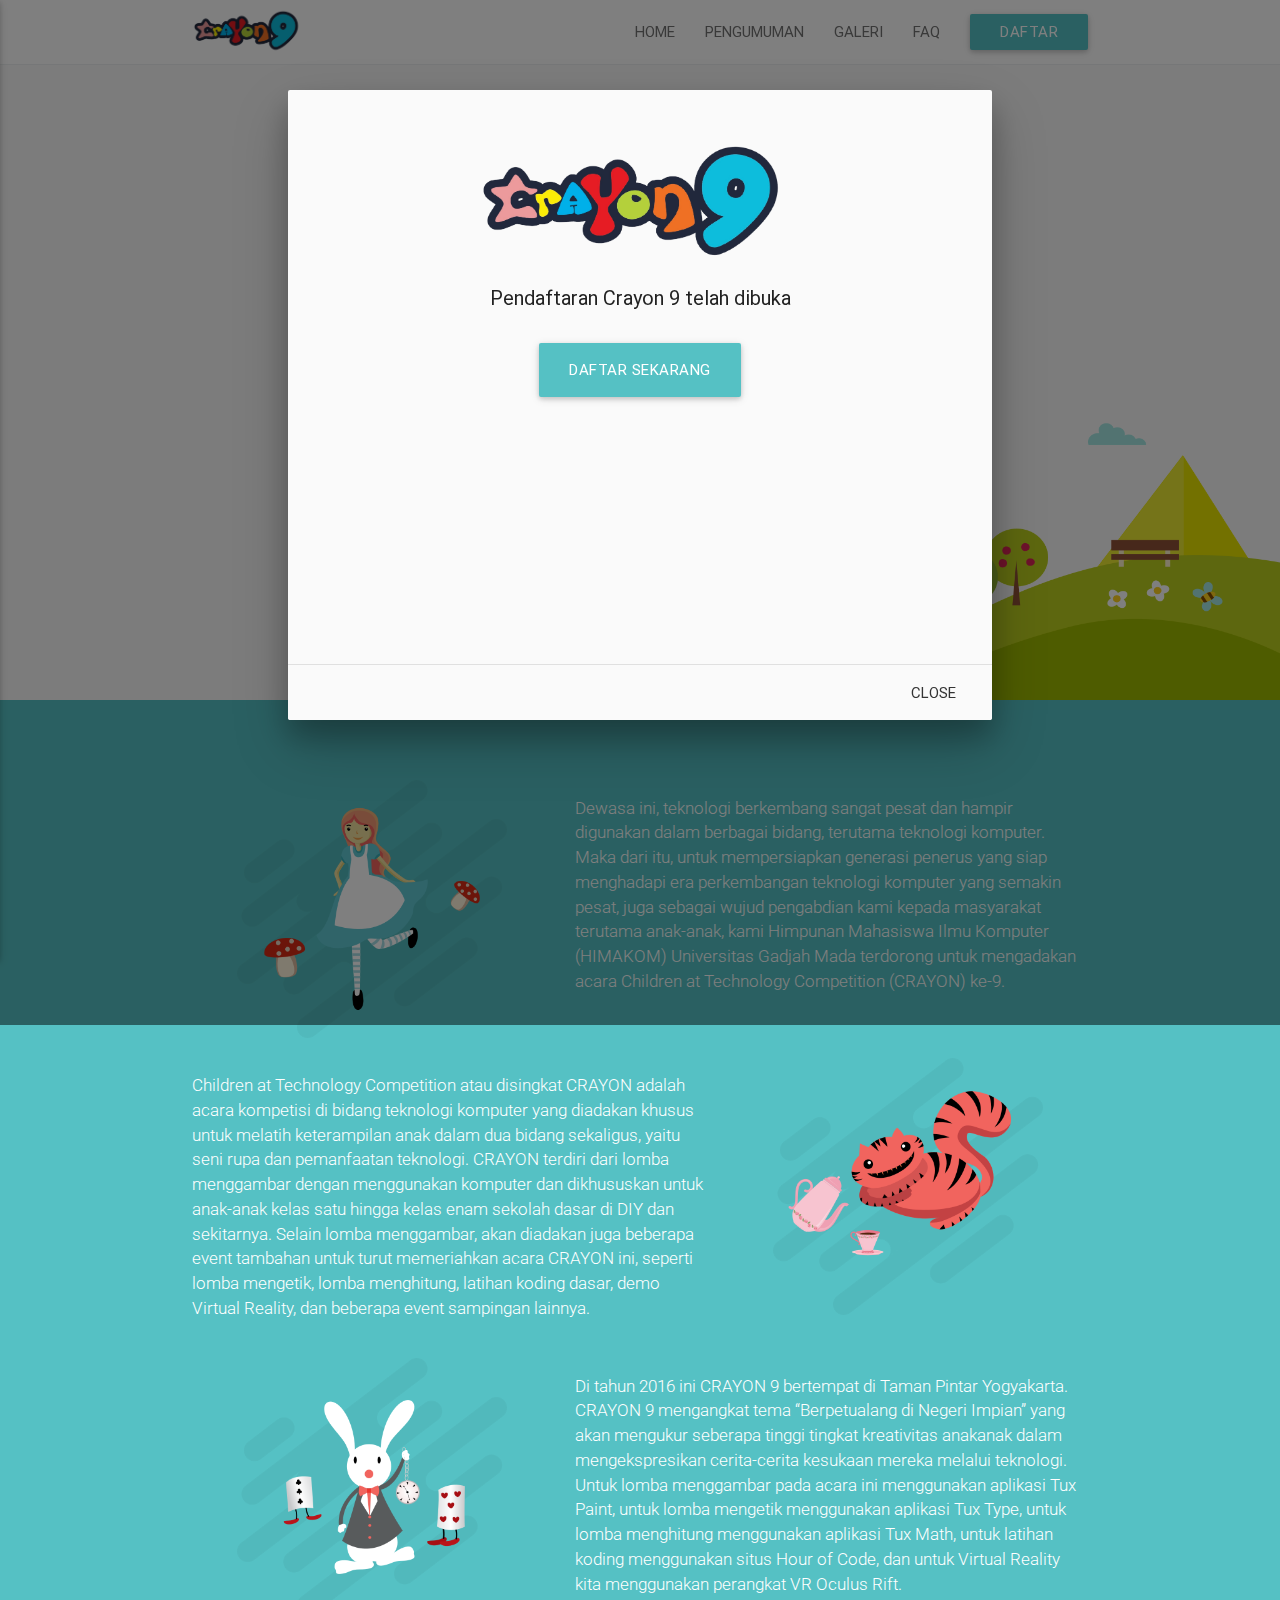
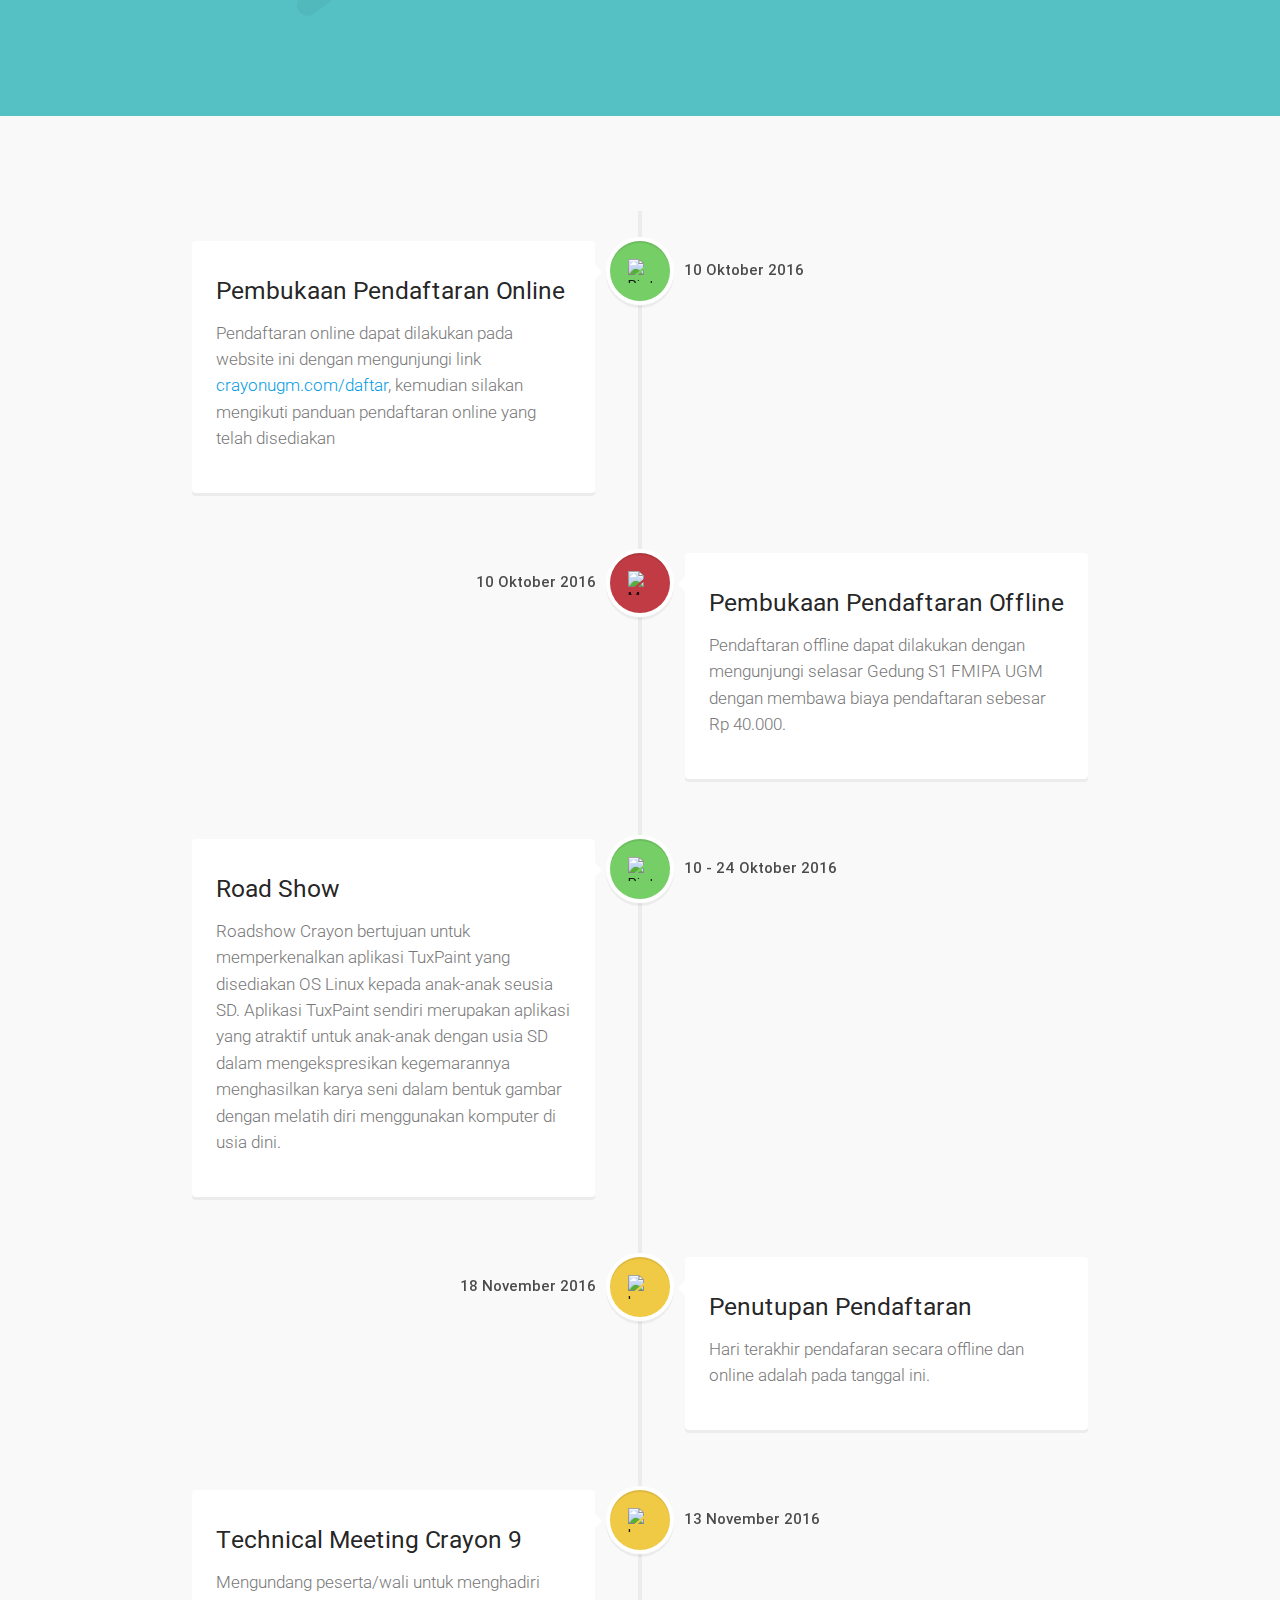
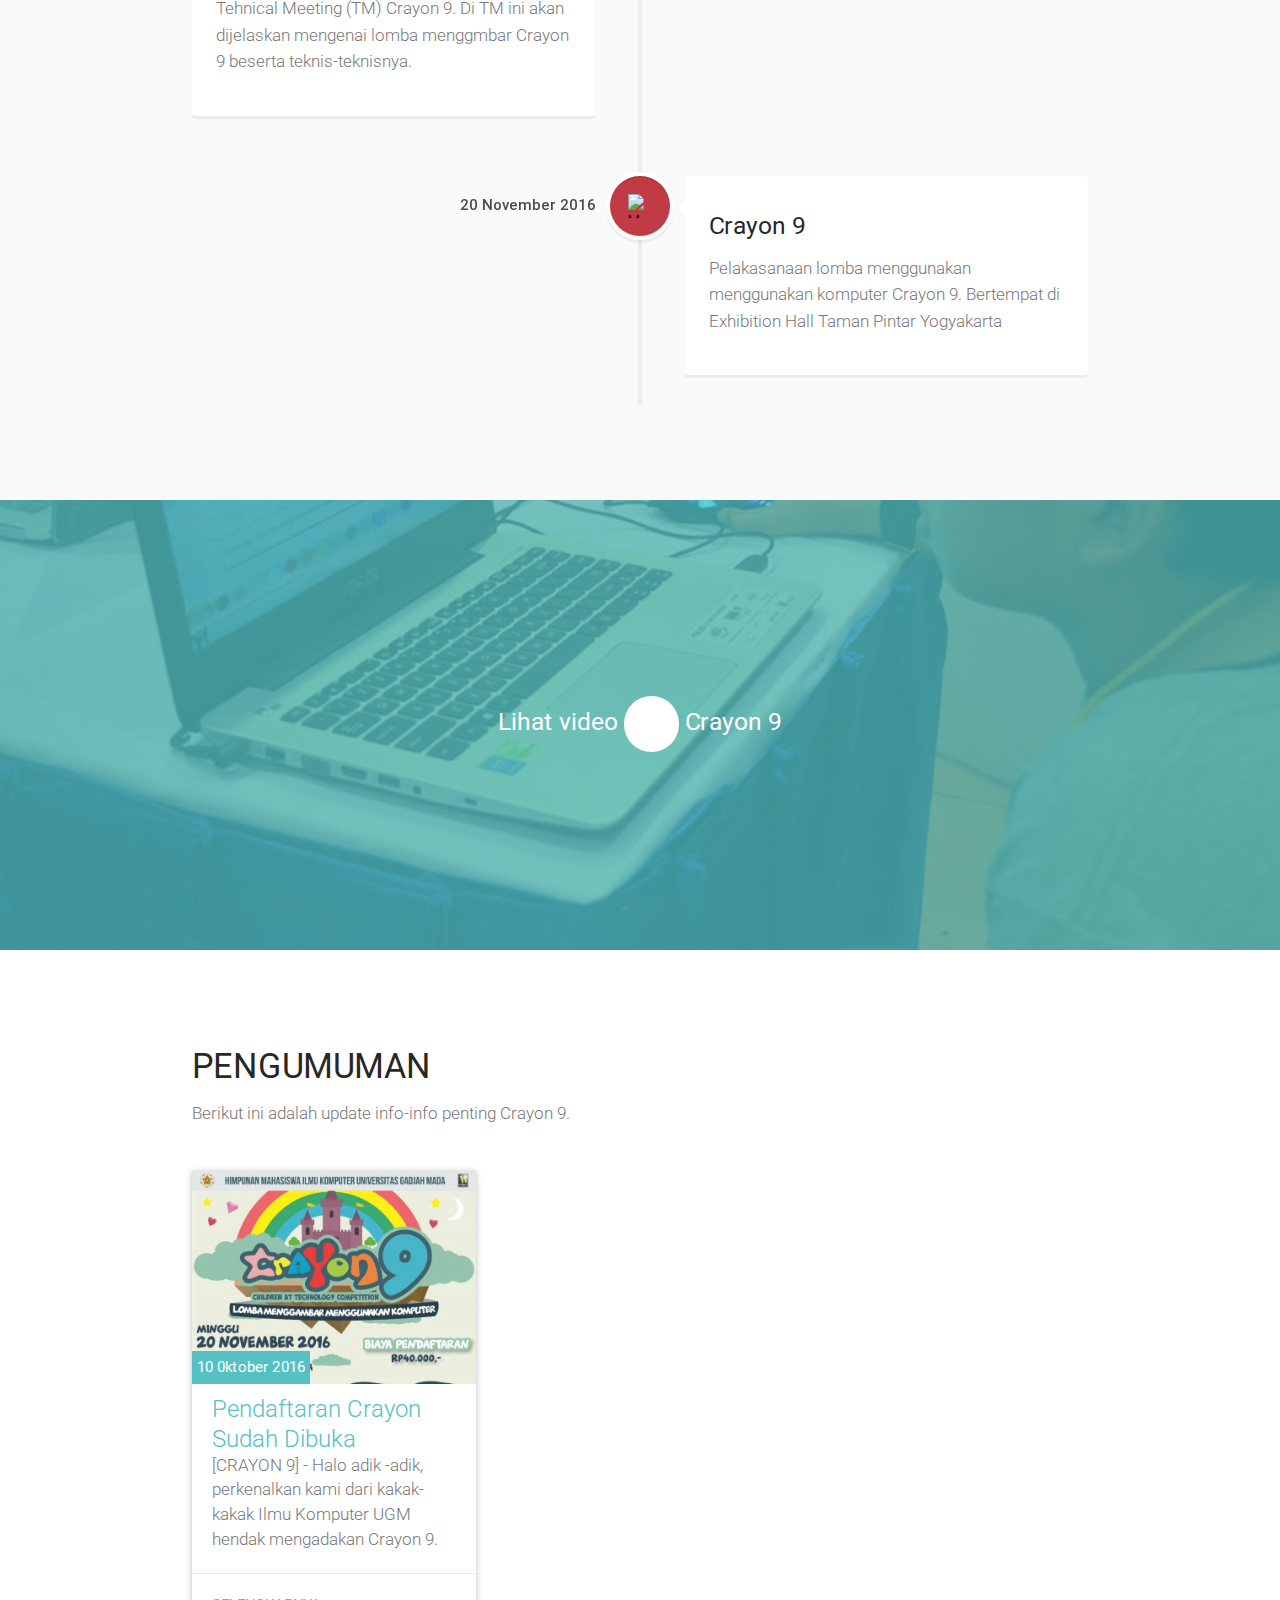
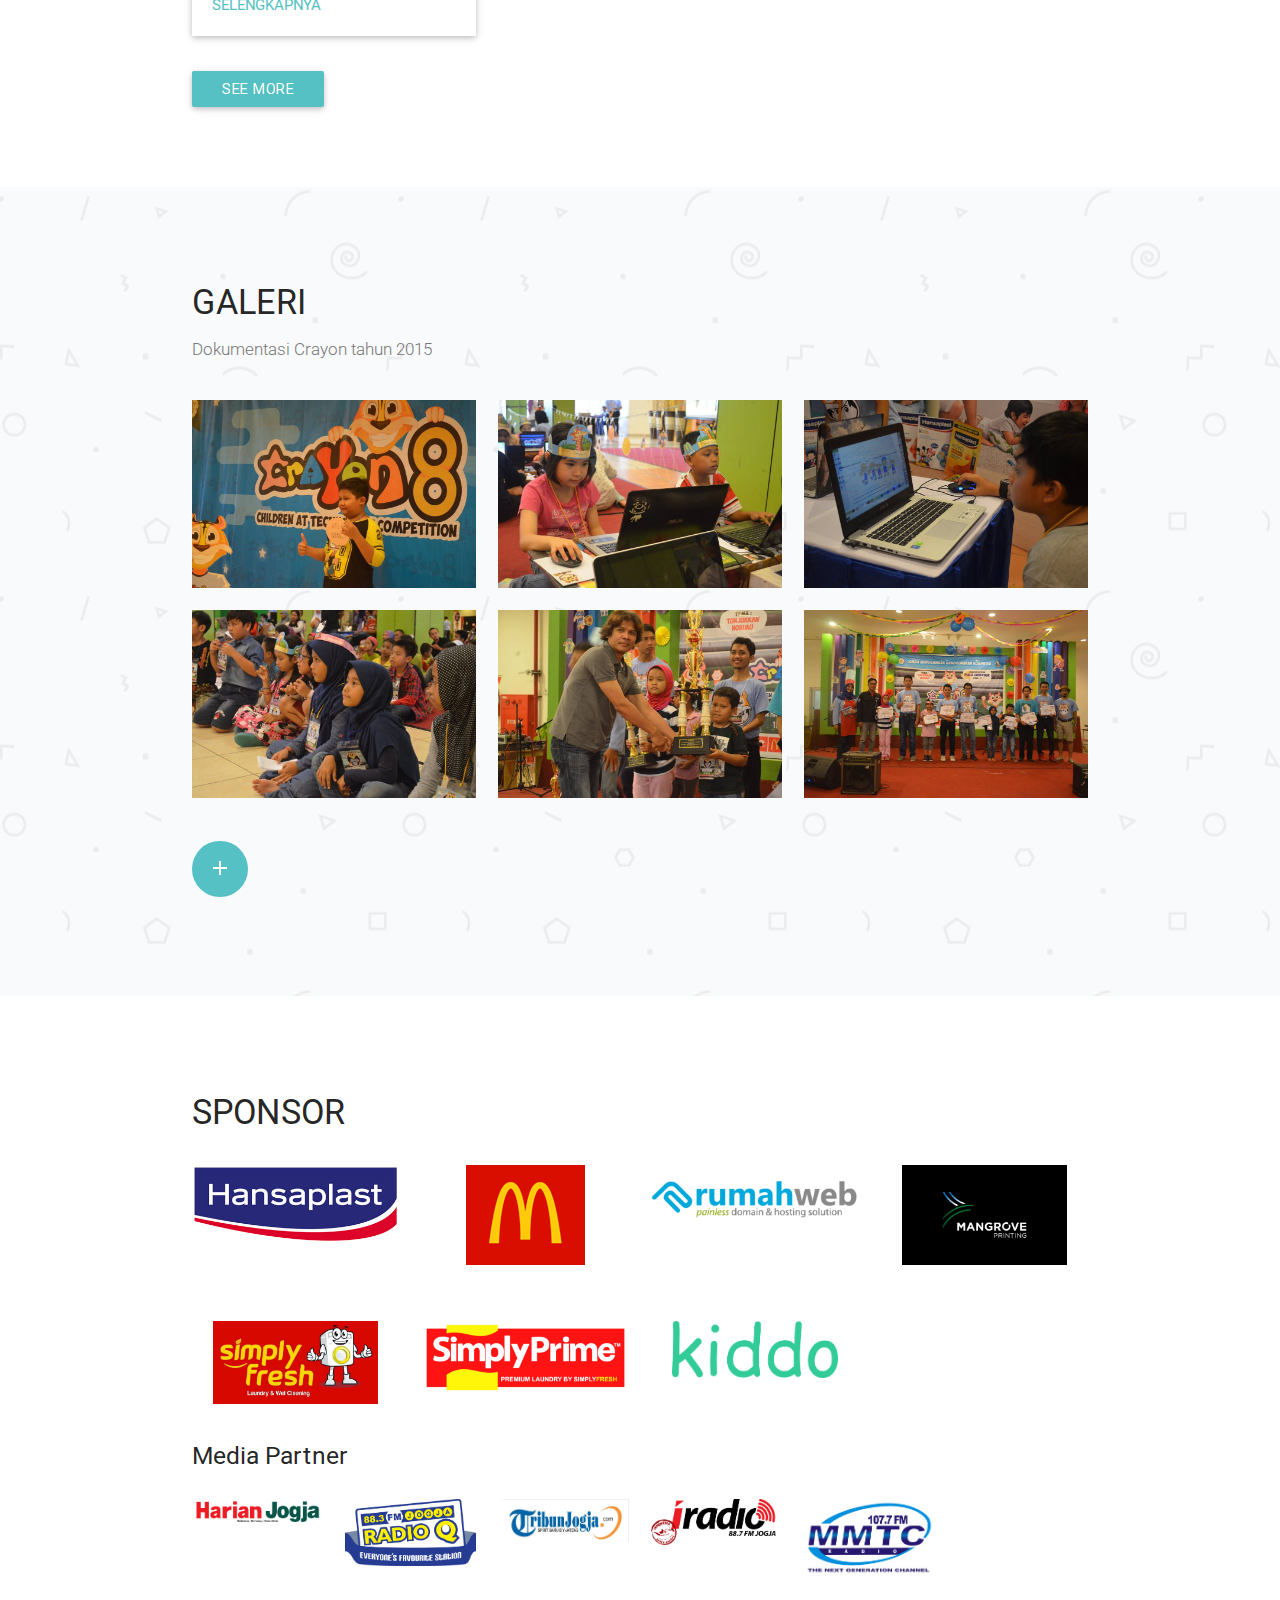
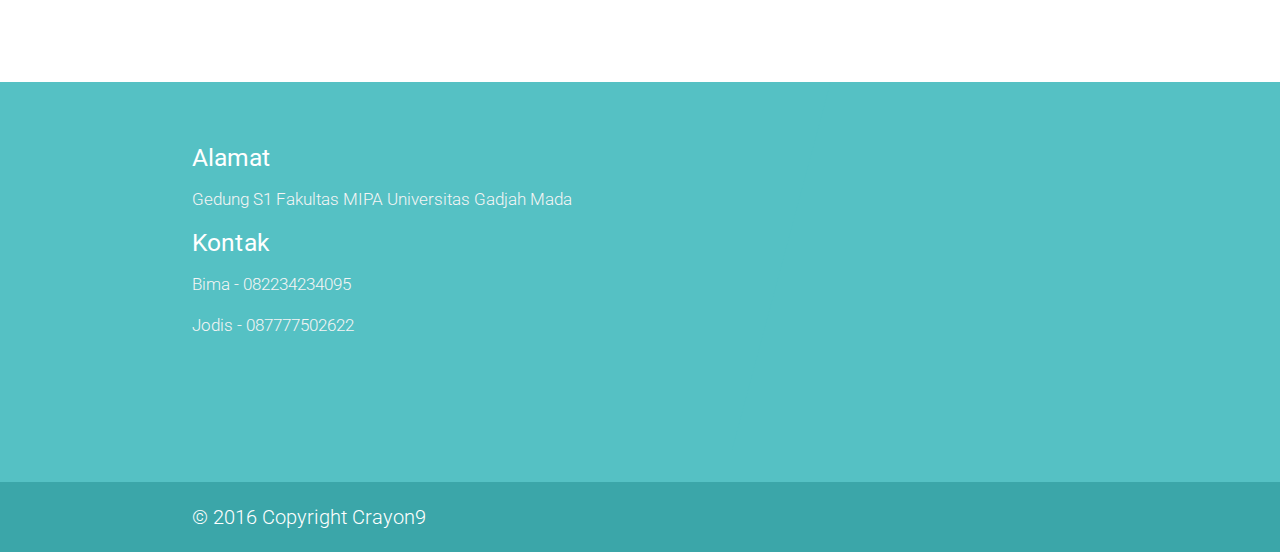
==== commit b10ae43f: "Update penutupan pendaftaran" ====
--- a/index.html
+++ b/index.html
@@ -210,7 +210,7 @@
                             <h5>Penutupan Pendaftaran</h5>
                             <p>Hari terakhir pendafaran secara offline dan online adalah pada tanggal ini.</p>
                             <!--                    <a href="#0" class="cd-read-more">Read more</a>-->
-                            <span class="cd-date">12 November 2016</span>
+                            <span class="cd-date">18 November 2016</span>
                         </div>
                         <!-- cd-timeline-content -->
                     </div>
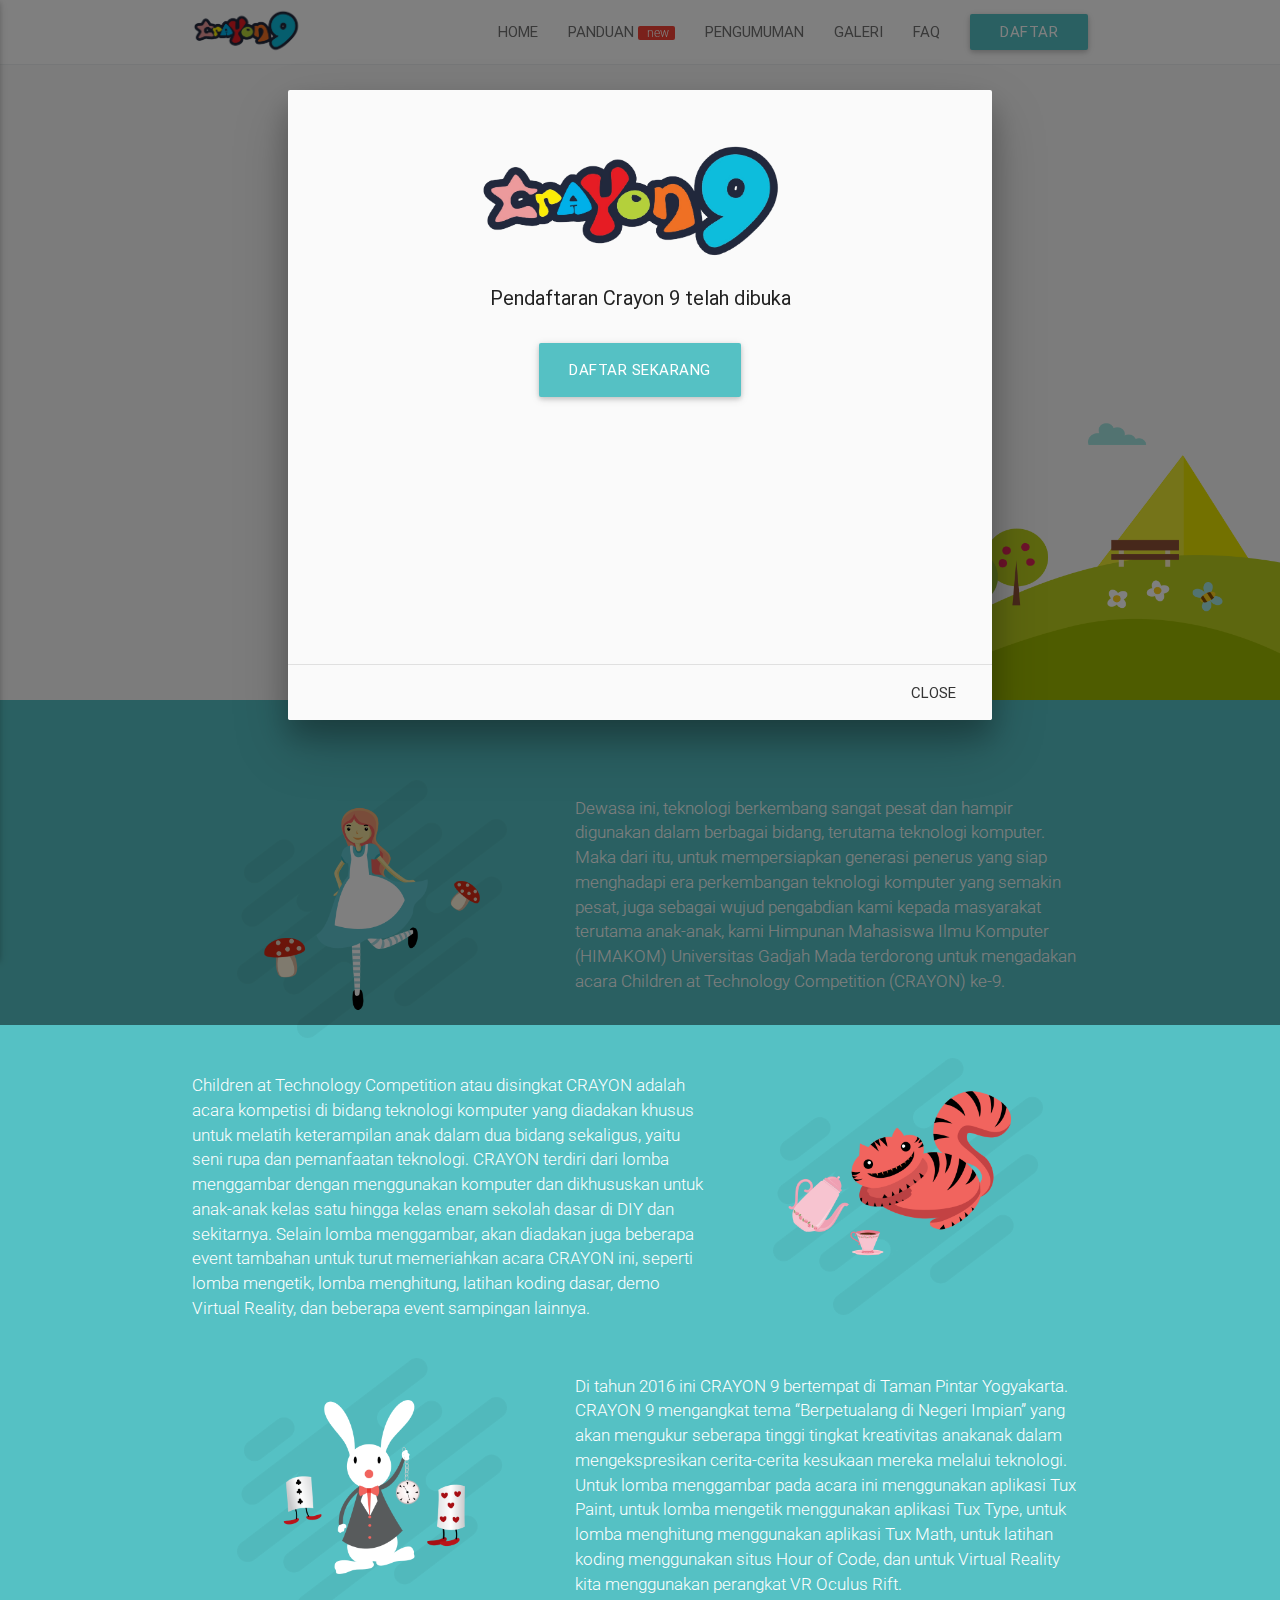
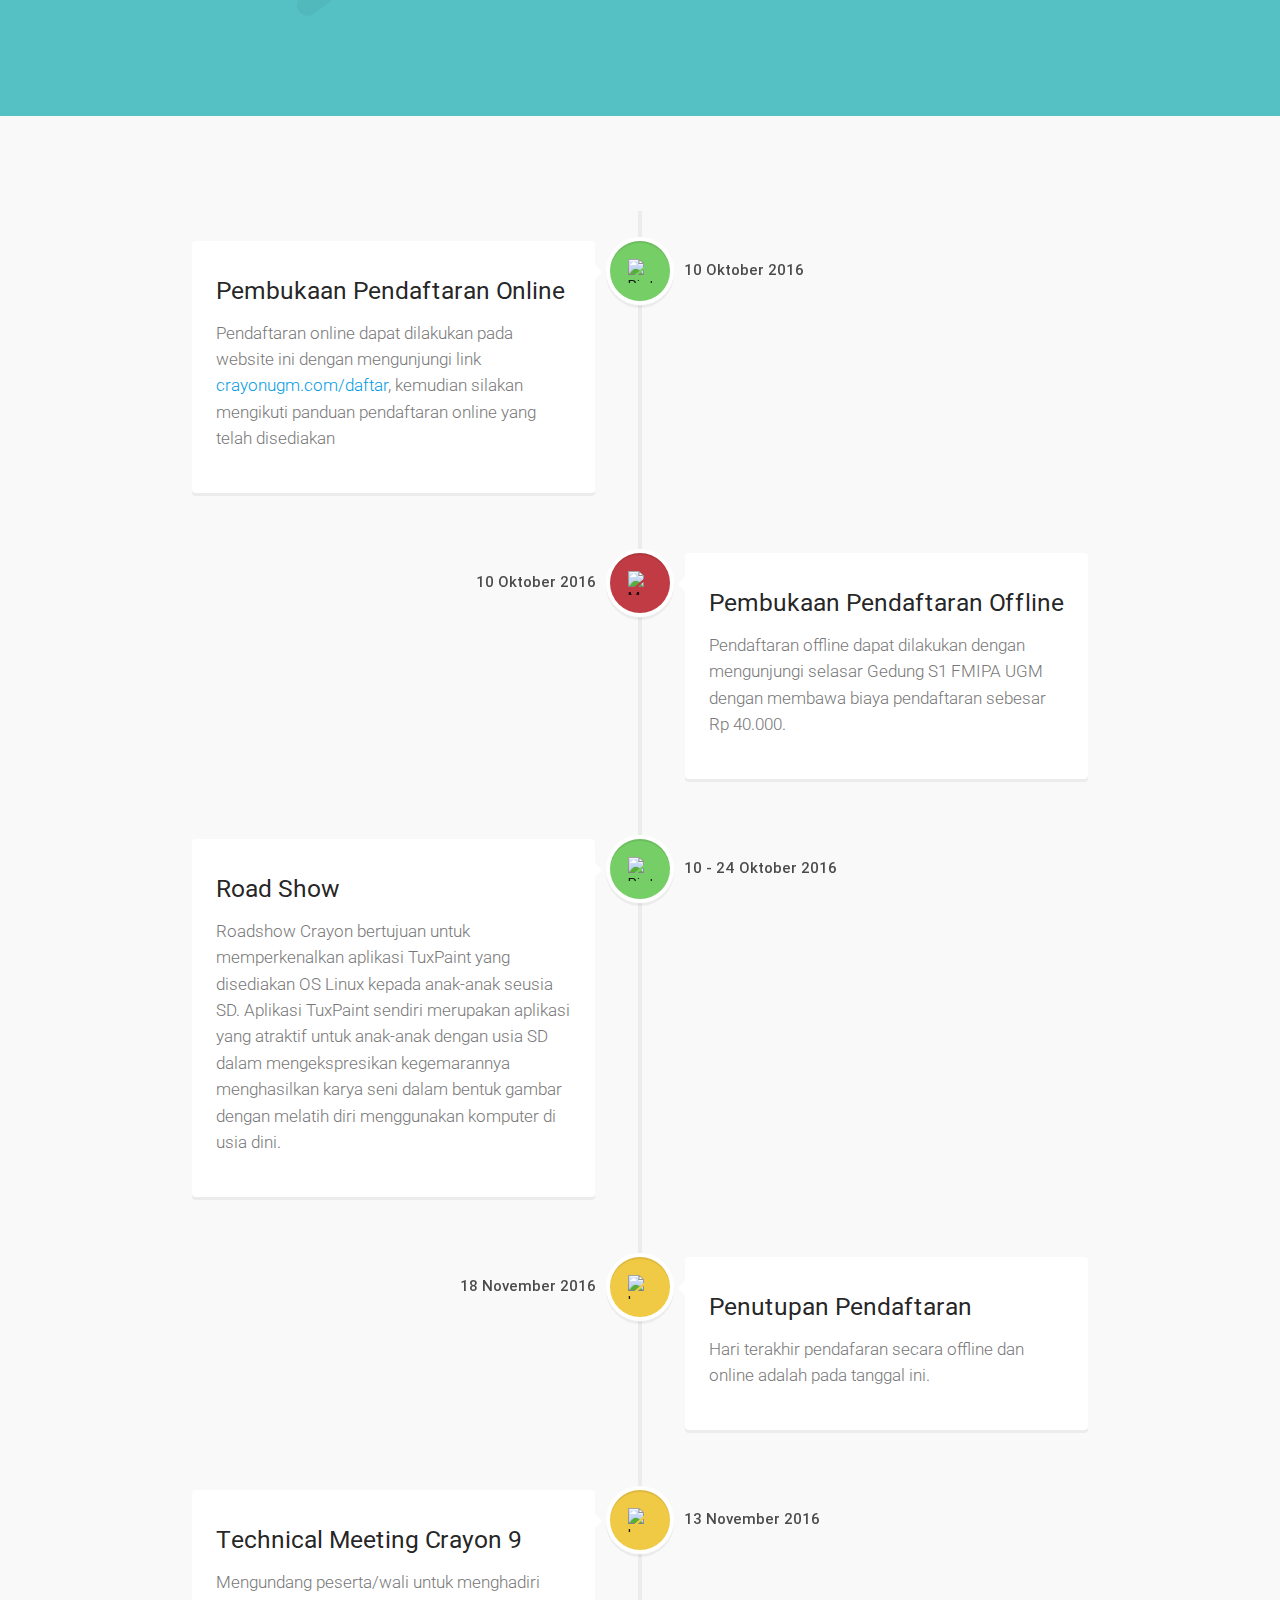
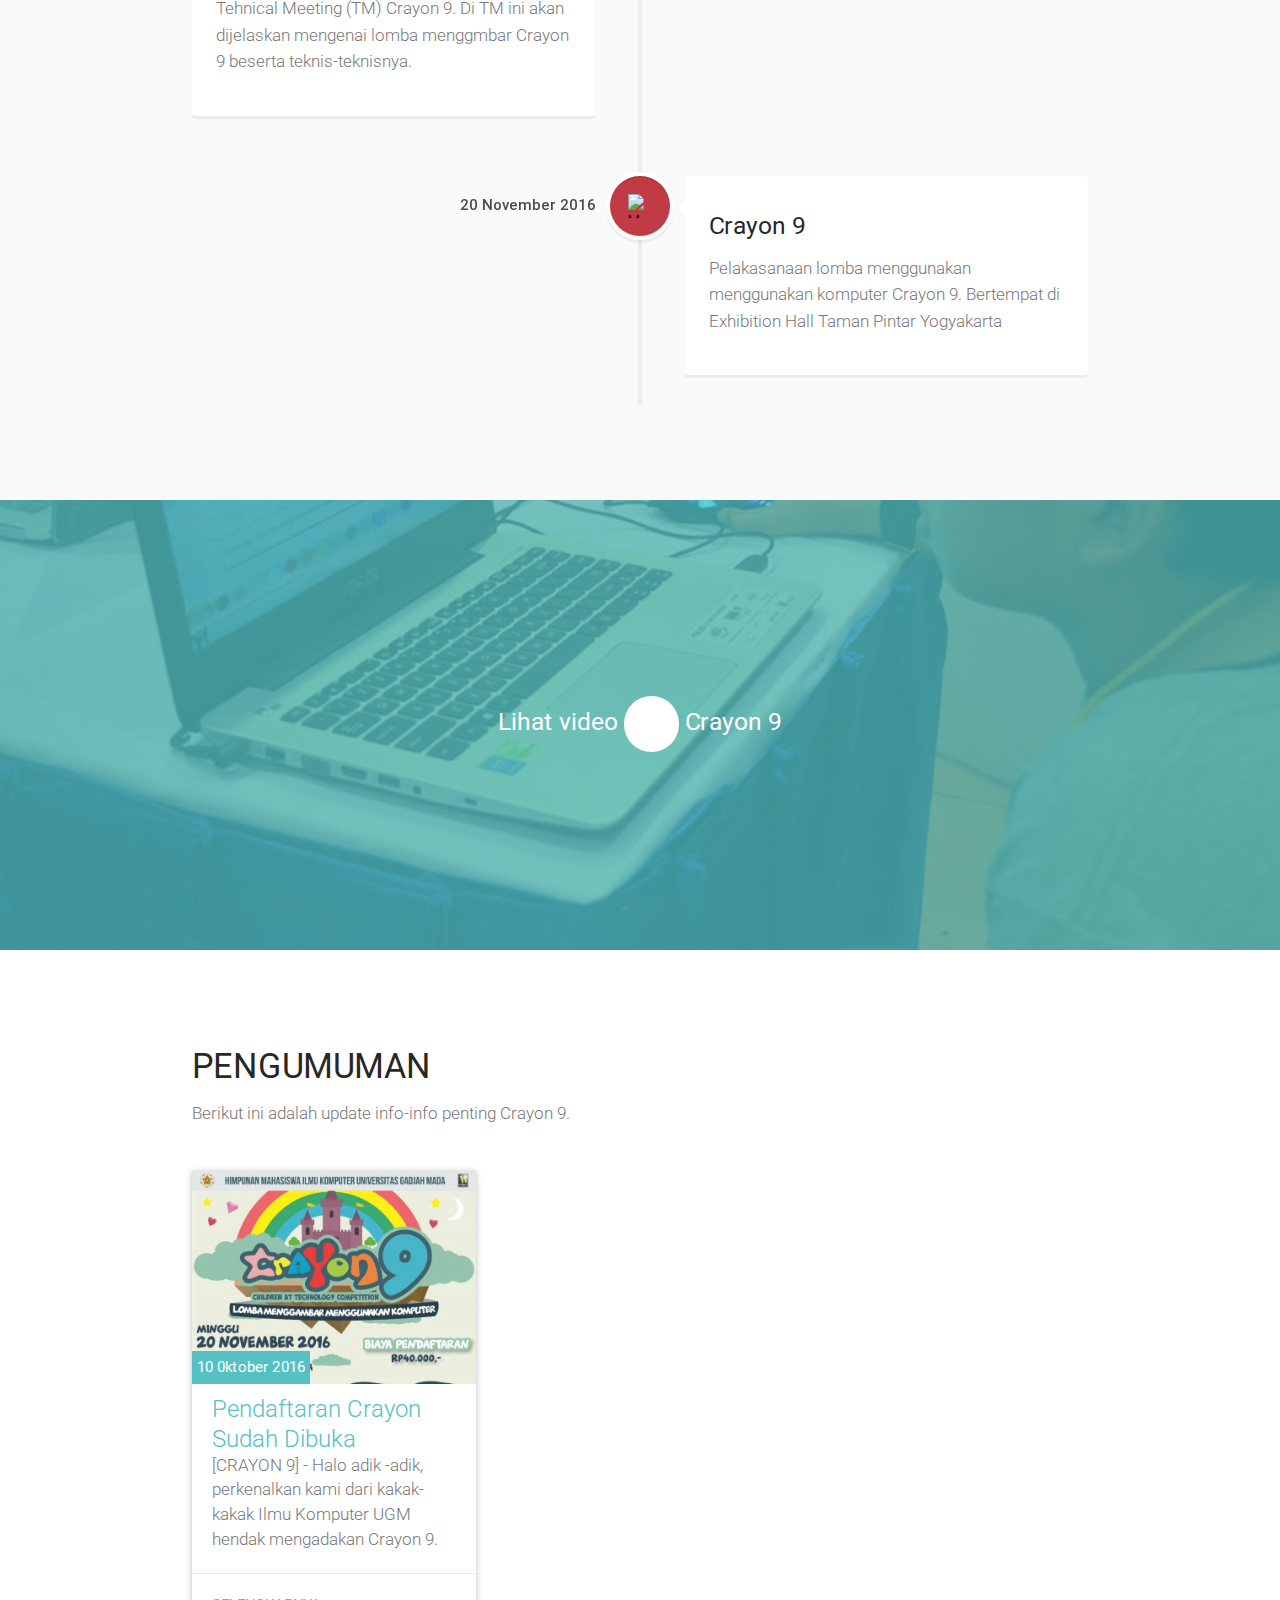
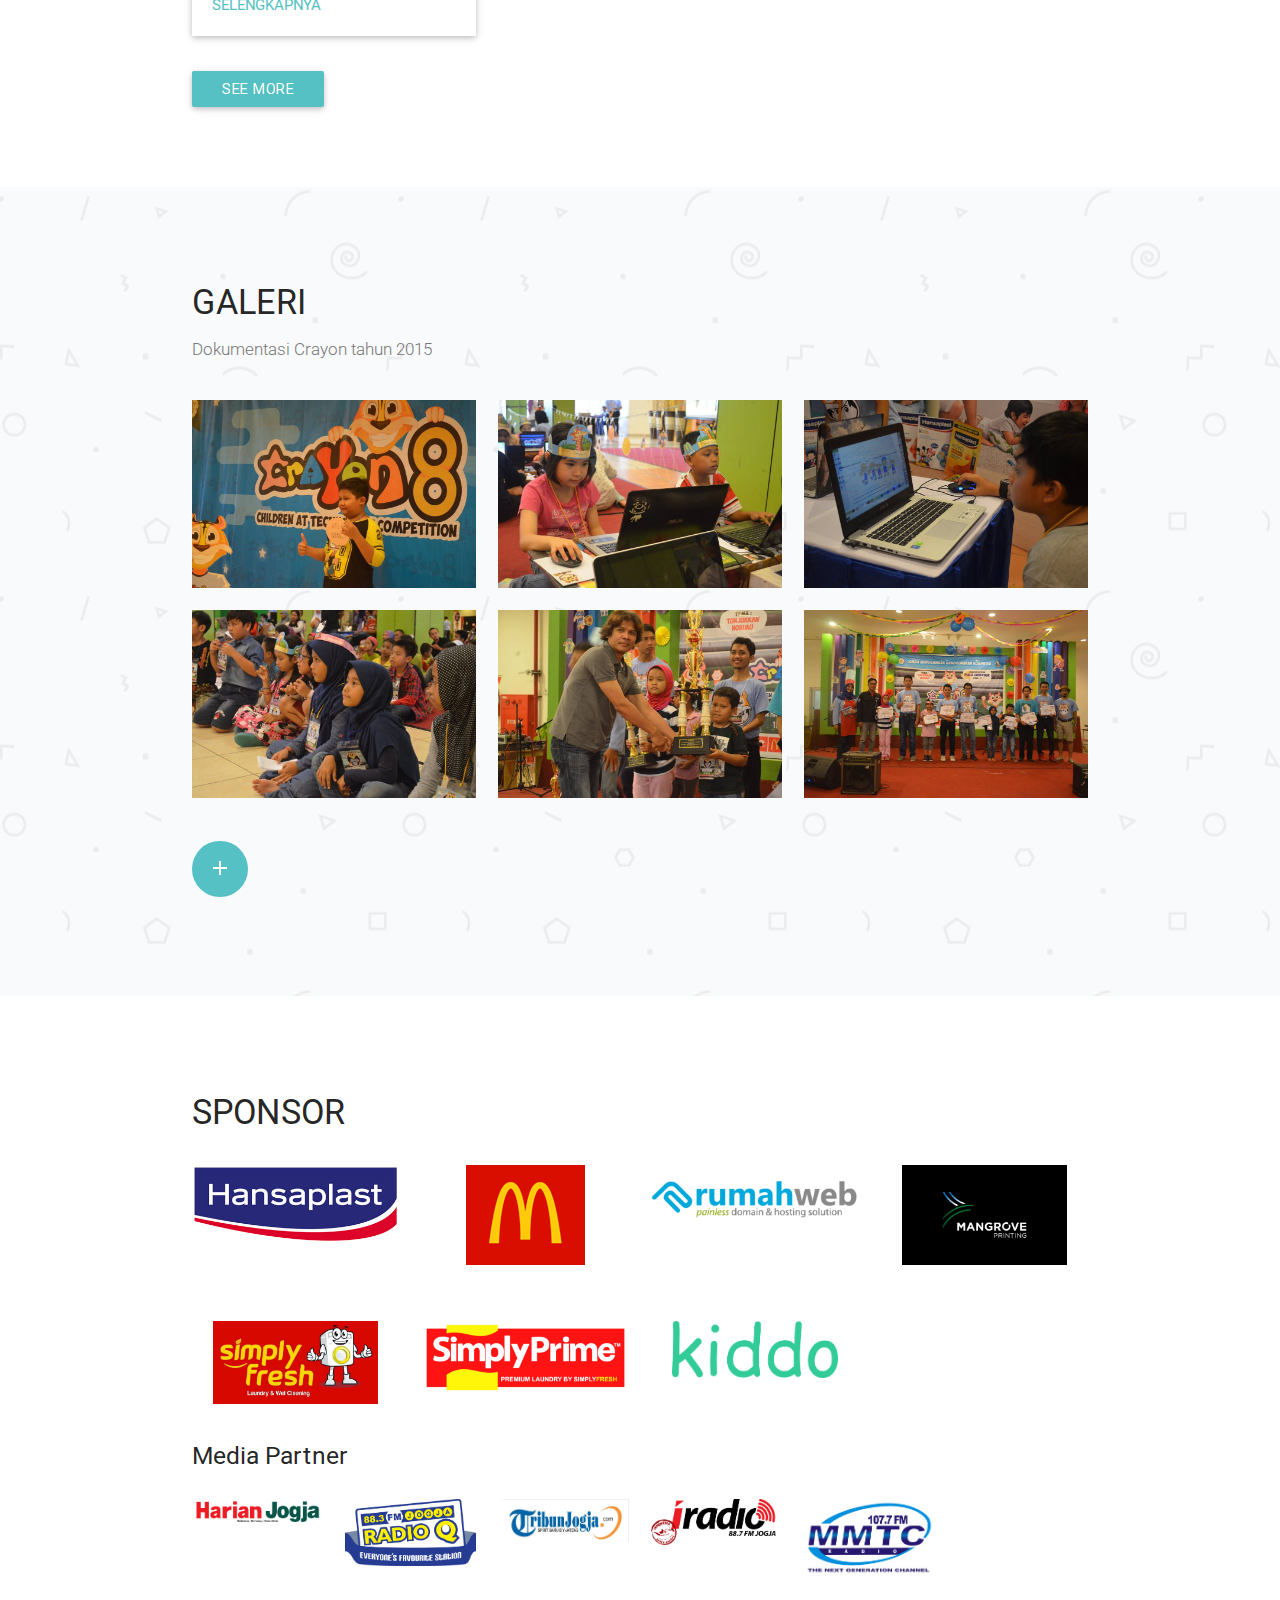
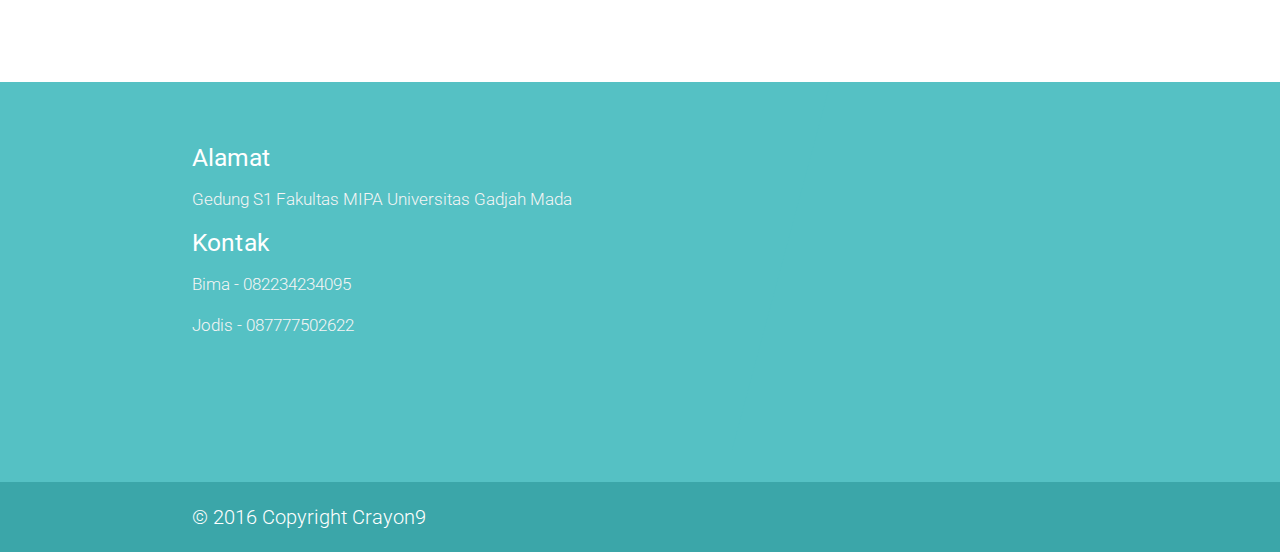
==== commit 682b31ba: "Update panduan lomba" ====
--- a/index.html
+++ b/index.html
@@ -32,6 +32,7 @@
                         <a id="logo-container" href="#" class="brand-logo"><img class="responsive-img" src="img/logo.png" alt=""></a>
                         <ul class="right hide-on-med-and-down">
                             <li><a href="index.html">HOME</a></li>
+                            <li><a href="panduan.html">PANDUAN<span class="new badge red"></span></a></li>
                             <li><a href="news.html">PENGUMUMAN</a></li>
                             <li><a href="galeri.html">GALERI</a></li>
                             <li><a href="faq.html">FAQ</a></li>
@@ -40,6 +41,7 @@
 
                         <ul id="nav-mobile" class="side-nav center-align">
                             <li><a href="index.html">HOME</a></li>
+                            <li><a href="panduan.html">PANDUAN<span class="new badge red"></span></a></li>
                             <li><a href="news.html">PENGUMUMAN</a></li>
                             <li><a href="galeri.html">GALERI</a></li>
                             <li><a href="faq.html">FAQ</a></li>
@@ -522,7 +524,7 @@
     <div id="modal1" class="modal modal-fixed-footer">
         <div class="modal-content">
             <img src="img/crayon8/foto-mantap.jpg" class="responsive-img" alt="">
-            <p>Foto bersama para pemenang lomba</p>
+            <p>Foto di depan photo booth</p>
         </div>
         <div class="modal-footer">
             <a href="#!" class="modal-action modal-close waves-effect waves-green btn-flat ">Close</a>
@@ -531,7 +533,7 @@
     <div id="modal2" class="modal modal-fixed-footer">
         <div class="modal-content">
             <img src="img/crayon8/menggambar.jpg" class="responsive-img" alt="">
-            <p>Foto bersama para pemenang lomba</p>
+            <p>Suasana menggambar saat lomba Crayon 8</p>
         </div>
         <div class="modal-footer">
             <a href="#!" class="modal-action modal-close waves-effect waves-green btn-flat ">Close</a>
@@ -540,7 +542,7 @@
     <div id="modal3" class="modal modal-fixed-footer">
         <div class="modal-content">
             <img src="img/crayon8/fokus-gambar.jpg" class="responsive-img" alt="">
-            <p>Foto bersama para pemenang lomba</p>
+            <p>Peserta tampak fokus menggambar dengan aplikasi Tux Paint</p>
         </div>
         <div class="modal-footer">
             <a href="#!" class="modal-action modal-close waves-effect waves-green btn-flat ">Close</a>
@@ -549,7 +551,7 @@
     <div id="modal4" class="modal modal-fixed-footer">
         <div class="modal-content">
             <img src="img/crayon8/rame.jpg" class="responsive-img" alt="">
-            <p>Foto bersama para pemenang lomba</p>
+            <p>Selain lomba menggambar peserta juga dapat melihat hiburan yang ditampilkan oleh bintang tamu</p>
         </div>
         <div class="modal-footer">
             <a href="#!" class="modal-action modal-close waves-effect waves-green btn-flat ">Close</a>
@@ -558,7 +560,7 @@
     <div id="modal5" class="modal modal-fixed-footer">
         <div class="modal-content">
             <img src="img/crayon8/juara.jpg" class="responsive-img" alt="">
-            <p>Foto bersama para pemenang lomba</p>
+            <p>Penyerahan piala dan hadiah oleh dewan juri kepada pemenang</p>
         </div>
         <div class="modal-footer">
             <a href="#!" class="modal-action modal-close waves-effect waves-green btn-flat ">Close</a>
@@ -567,7 +569,7 @@
     <div id="modal6" class="modal modal-fixed-footer">
         <div class="modal-content">
             <img src="img/crayon8/foto-bareng.jpg" class="responsive-img" alt="">
-            <p>Foto bersama para pemenang lomba</p>
+            <p>Foto bersama para pemenang lomba Crayon 8</p>
         </div>
         <div class="modal-footer">
             <a href="#!" class="modal-action modal-close waves-effect waves-green btn-flat ">Close</a>
--- a/css/style.css
+++ b/css/style.css
@@ -783,3 +783,19 @@
     width: 100%;
 }
 
+
+
+
+
+/*Panduan*/
+
+#panduan {
+    position: relative;
+    background-color: #ffffff;
+    height: auto;
+    padding-bottom: 80px;
+    padding-top: 80px;
+}
+span.badge.new {
+    background-color: #55c1c4;
+}
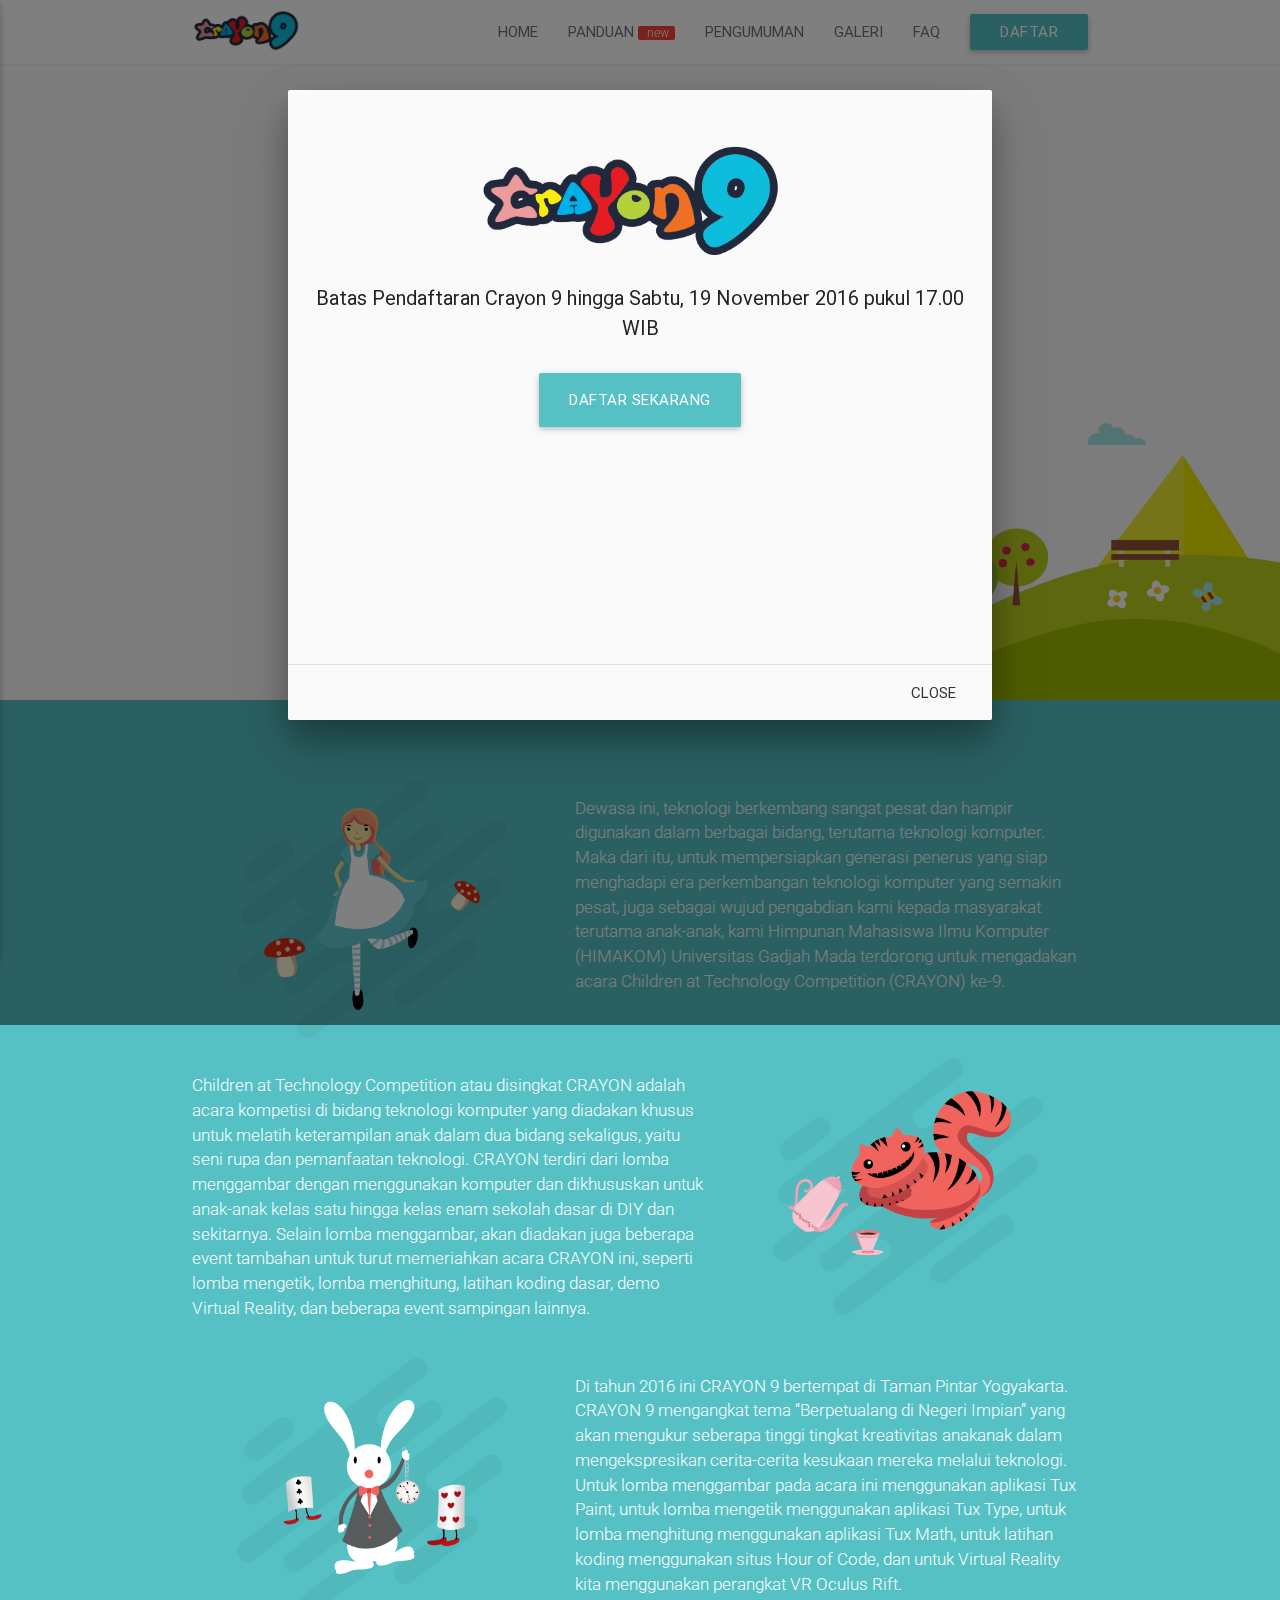
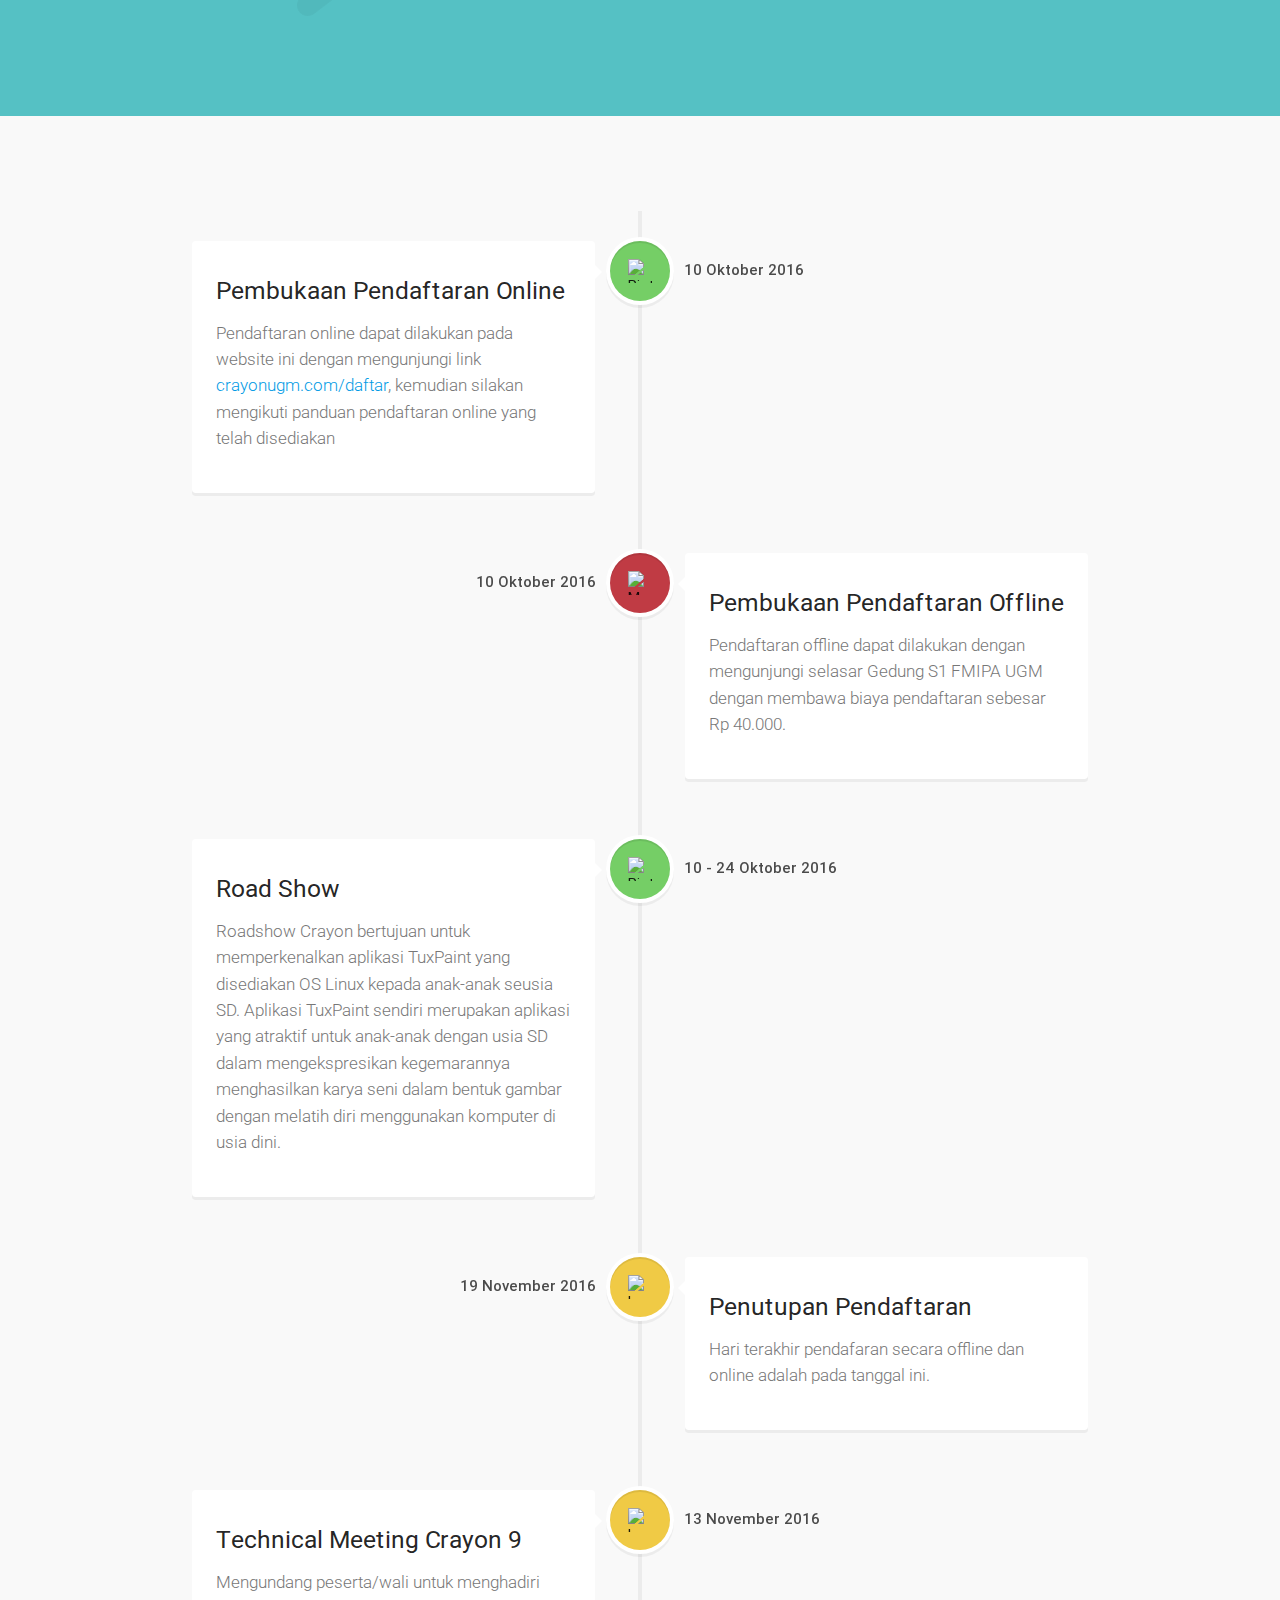
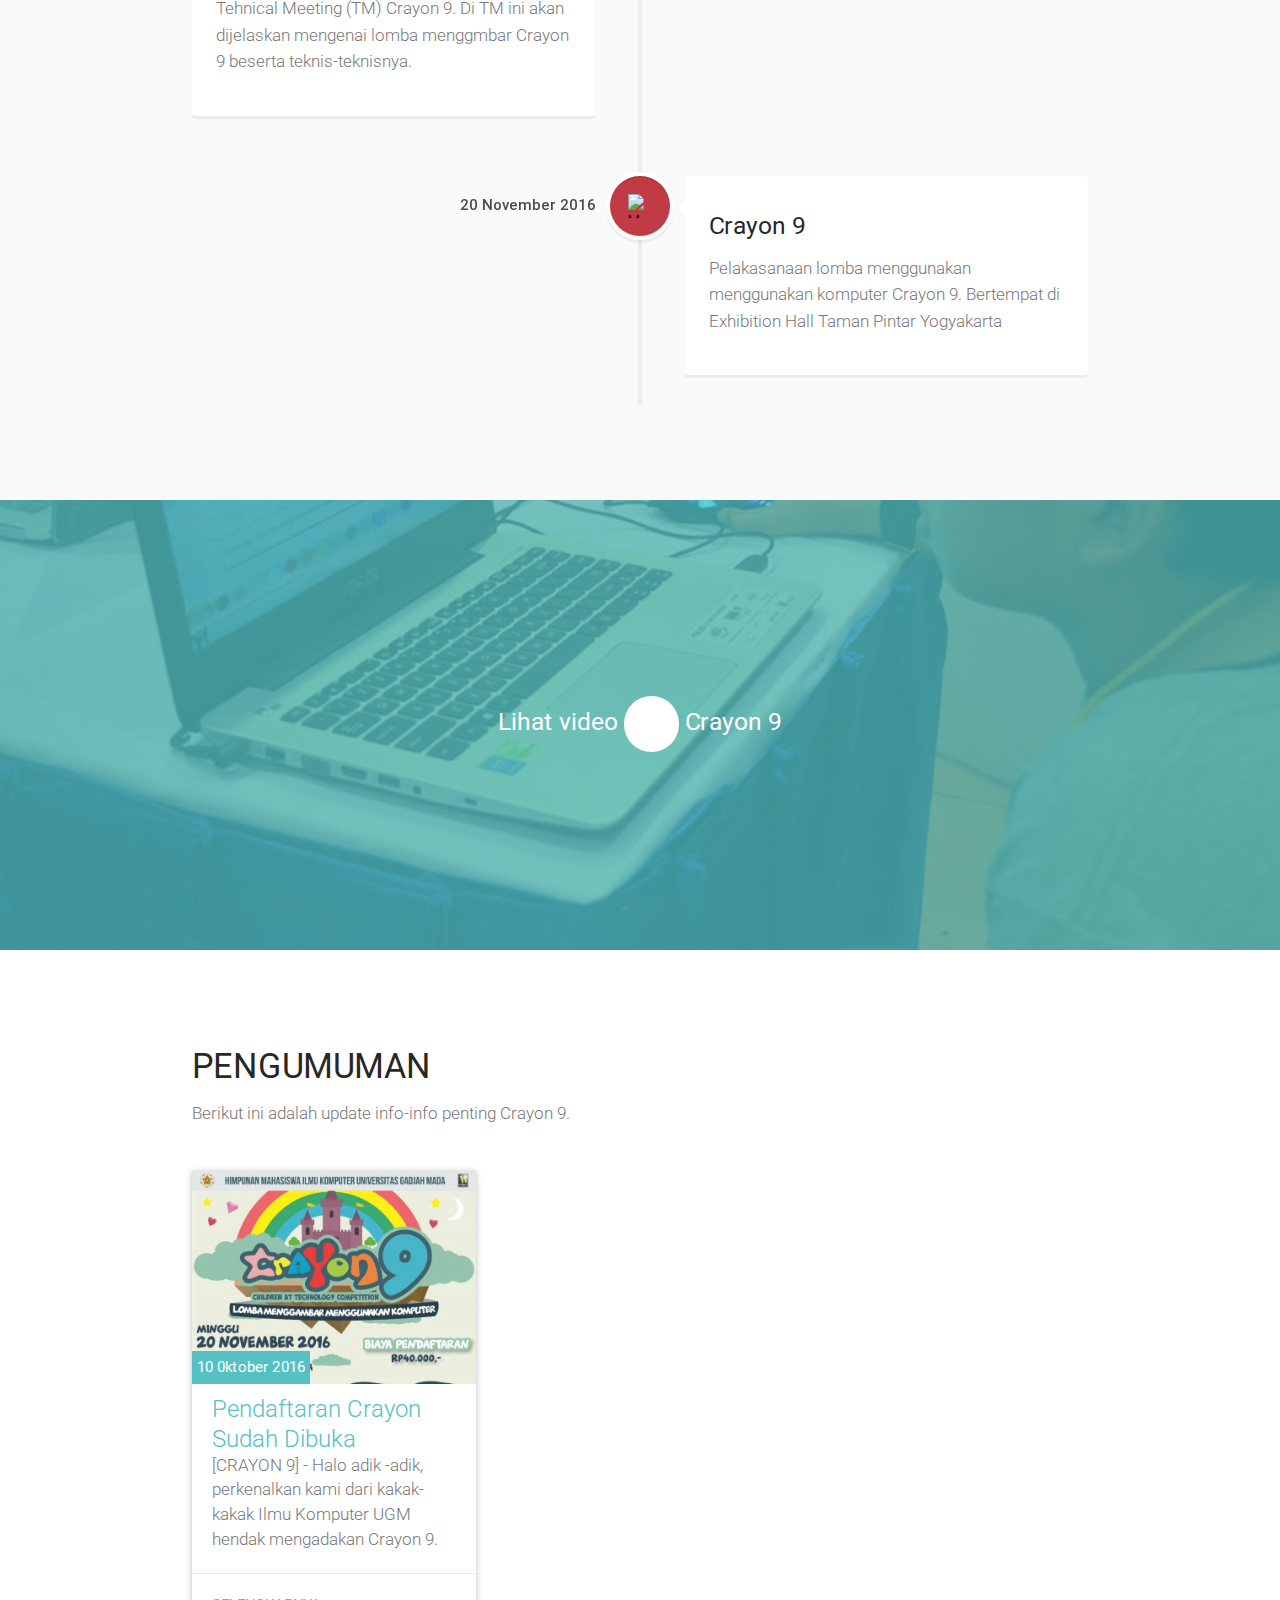
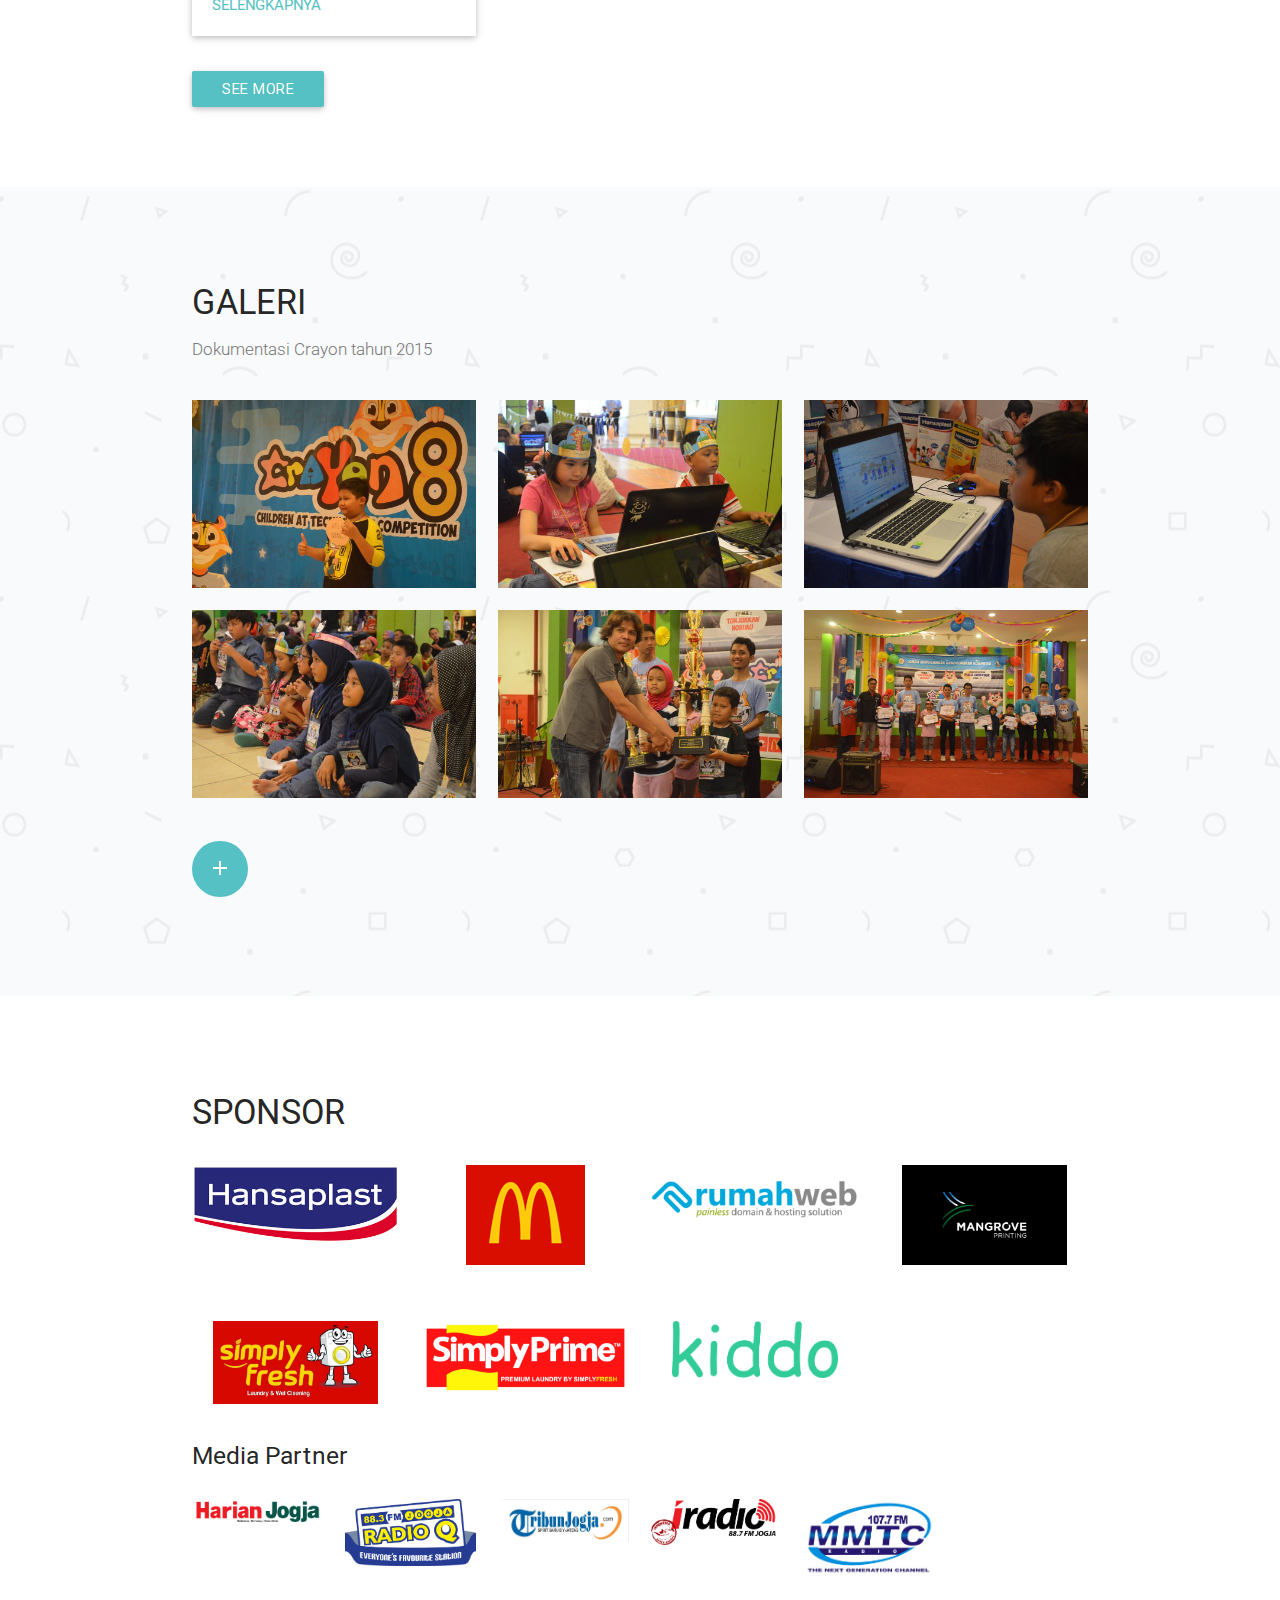
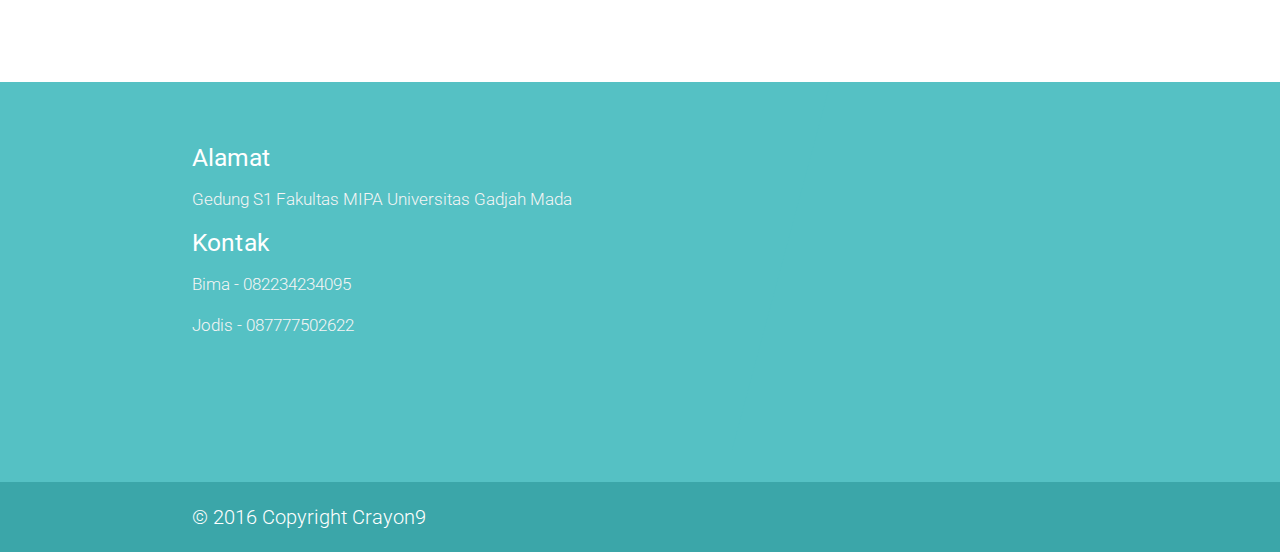
==== commit 3434349f: "Update pendaftaran diperpanjang lagi" ====
--- a/index.html
+++ b/index.html
@@ -212,7 +212,7 @@
                             <h5>Penutupan Pendaftaran</h5>
                             <p>Hari terakhir pendafaran secara offline dan online adalah pada tanggal ini.</p>
                             <!--                    <a href="#0" class="cd-read-more">Read more</a>-->
-                            <span class="cd-date">18 November 2016</span>
+                            <span class="cd-date">19 November 2016</span>
                         </div>
                         <!-- cd-timeline-content -->
                     </div>
@@ -597,7 +597,7 @@
             <div>
                 <img src="img/logo.png" alt="" style="width:50%; padding-top: 20px;">
             </div>
-            <span class="text-popup">Pendaftaran Crayon 9 telah dibuka</span>
+            <span class="text-popup">Batas Pendaftaran Crayon 9 hingga Sabtu, 19 November 2016 pukul 17.00 WIB</span>
             <div class="btn-popup">
                 <a href="http://crayonugm.com/daftar" class="btn-large bg-acent waves-effect waves-light btn">DAFTAR SEKARANG</a>
             </div>
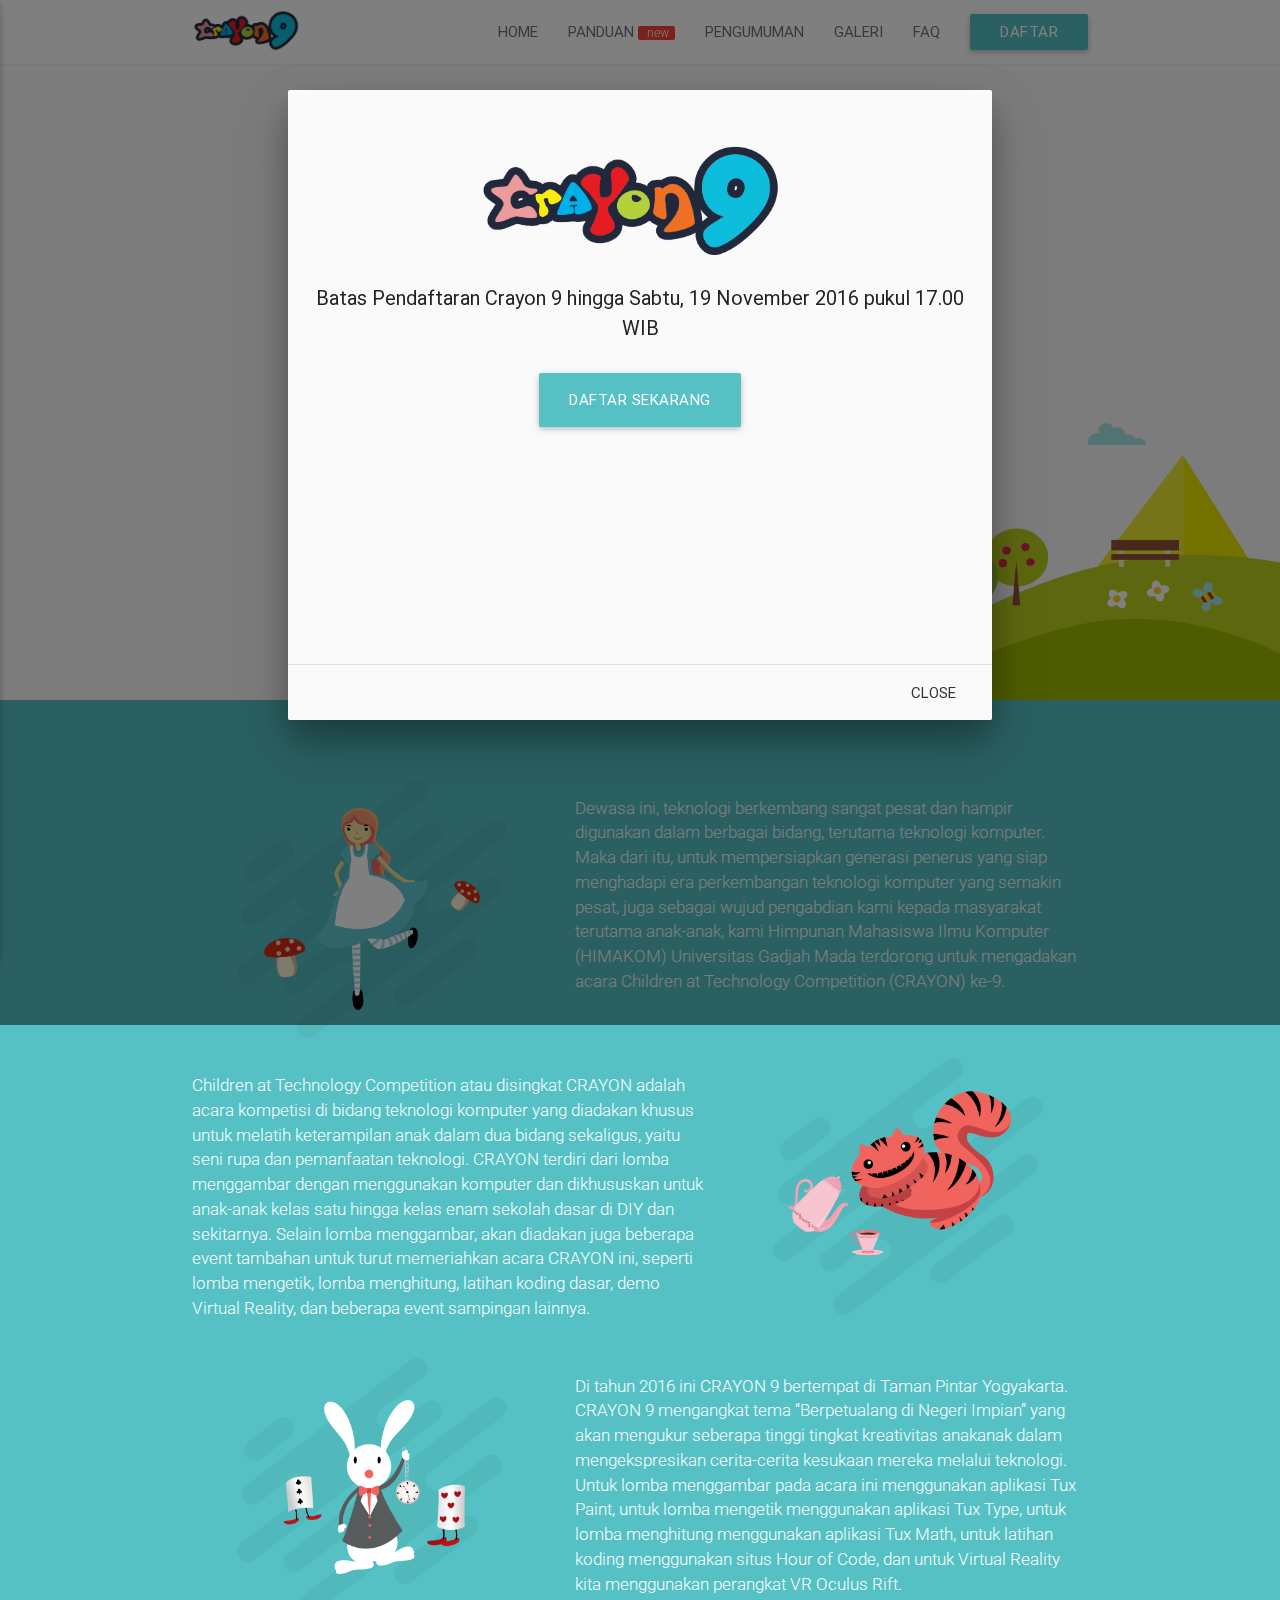
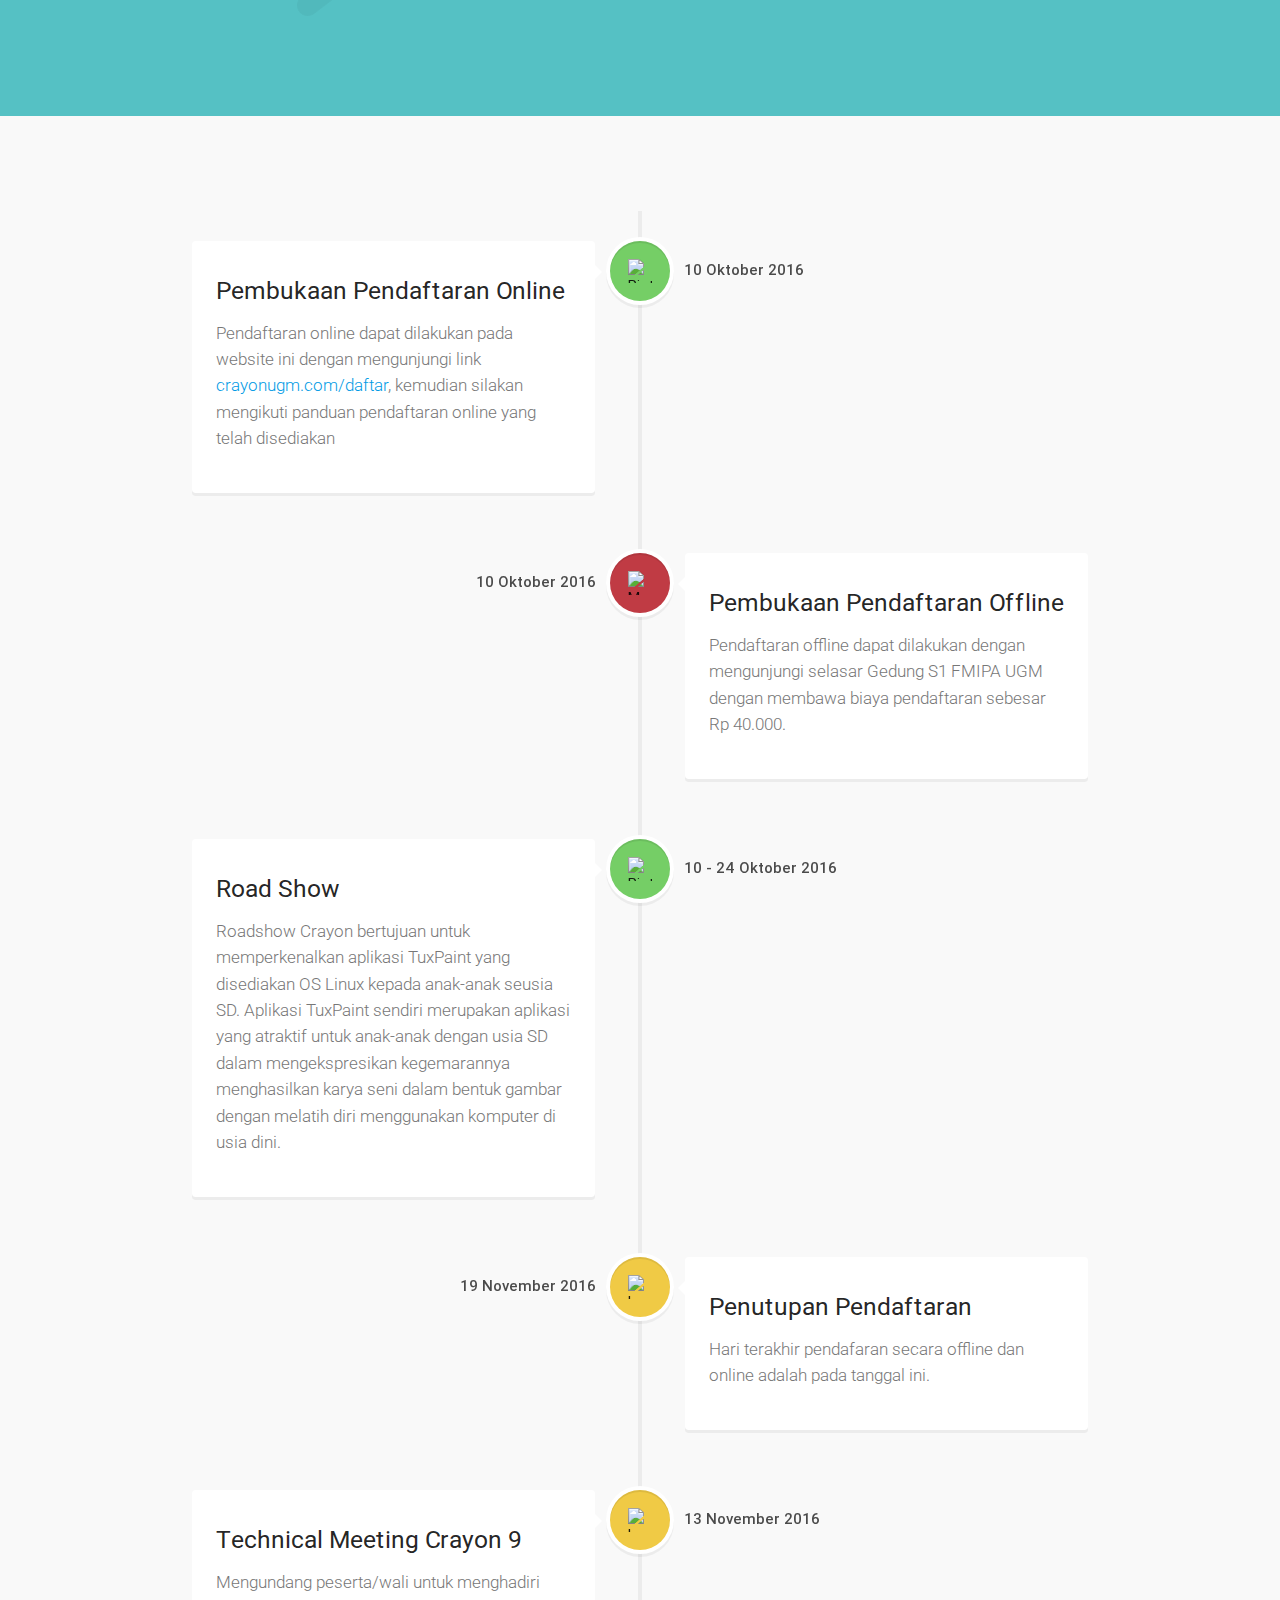
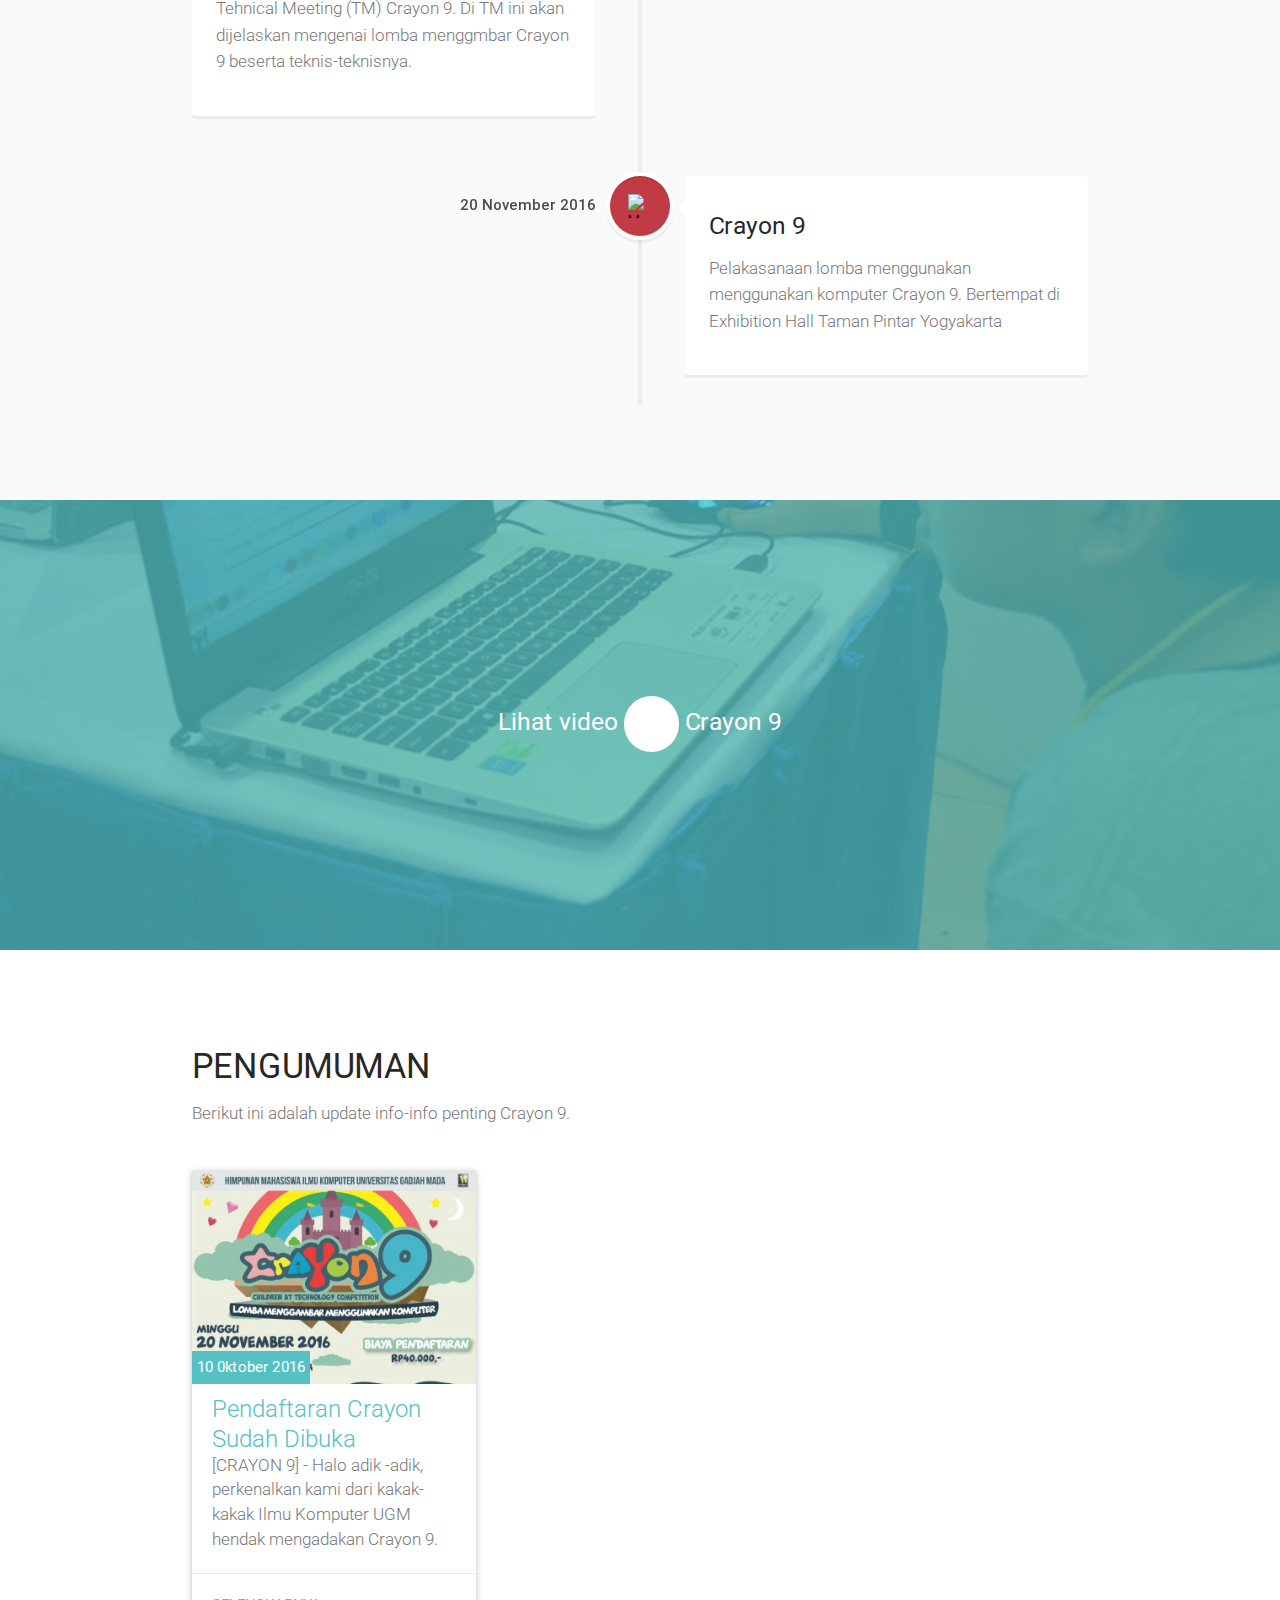
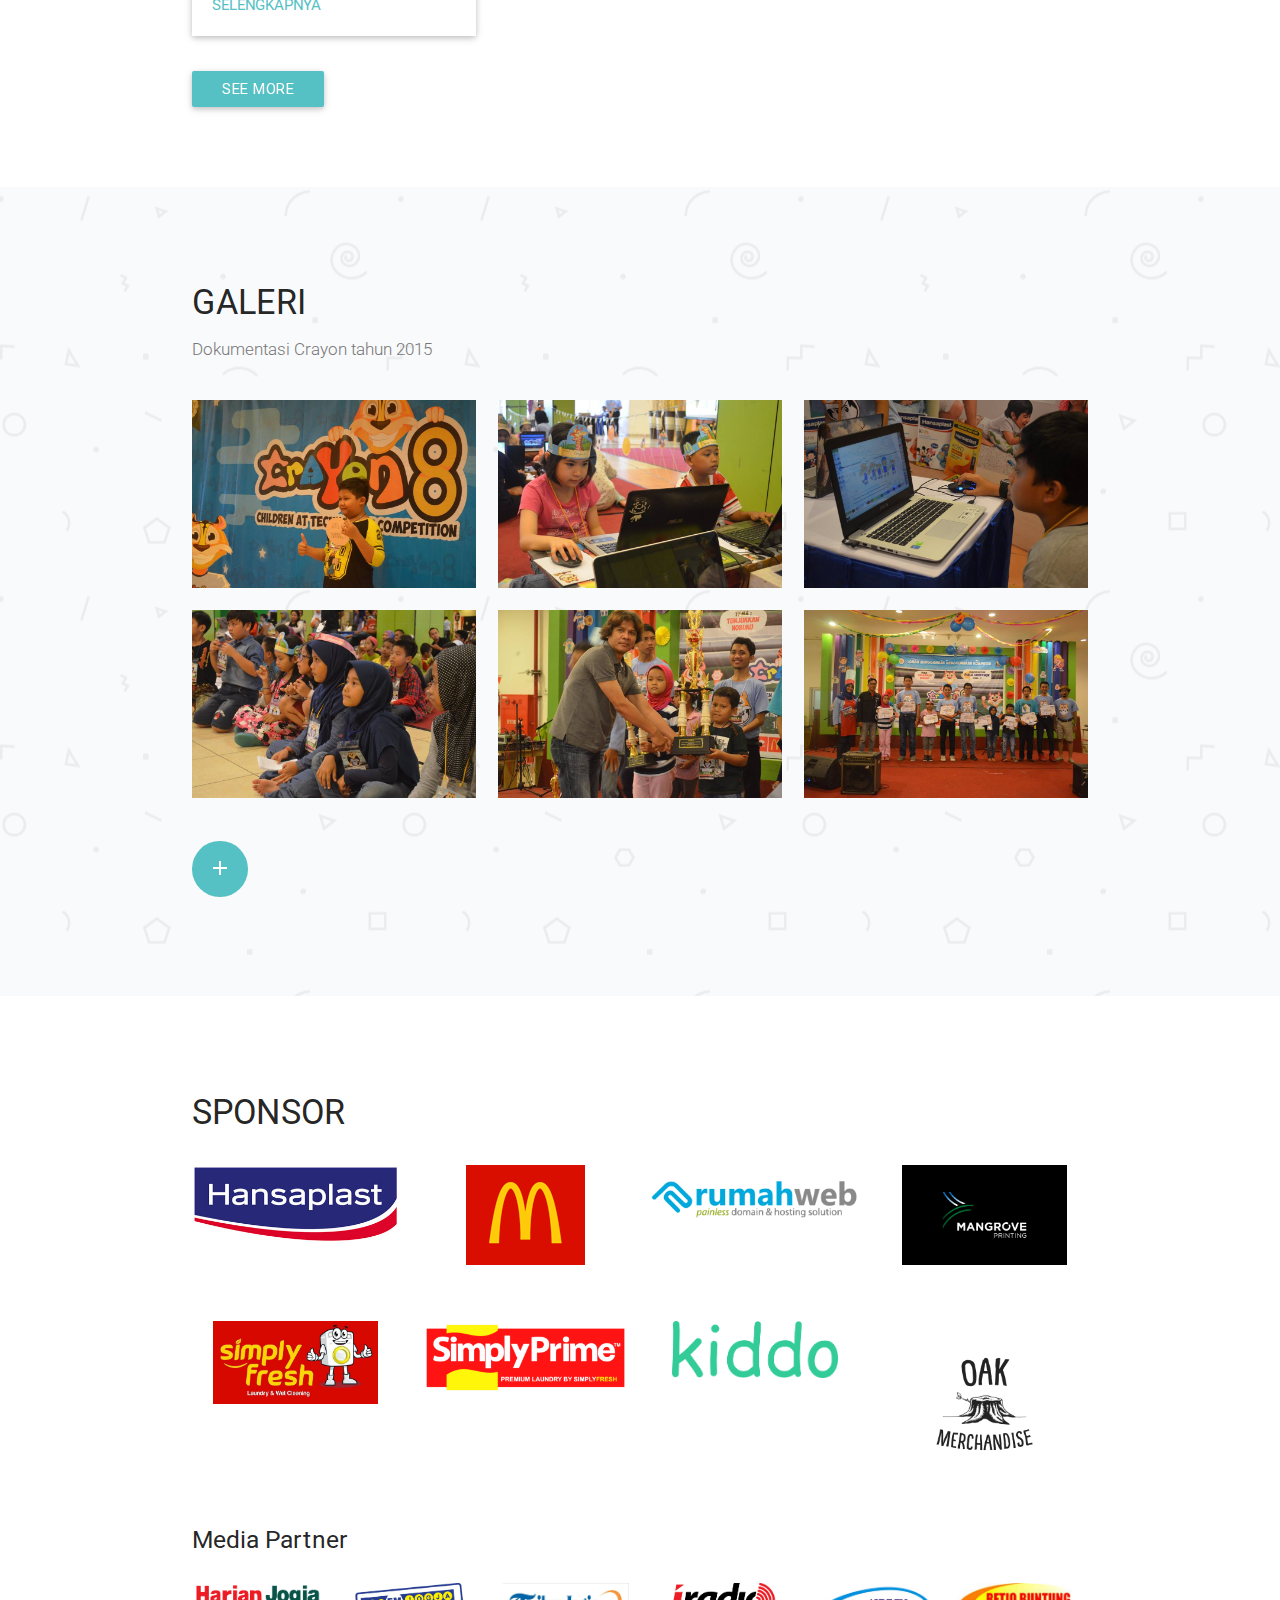
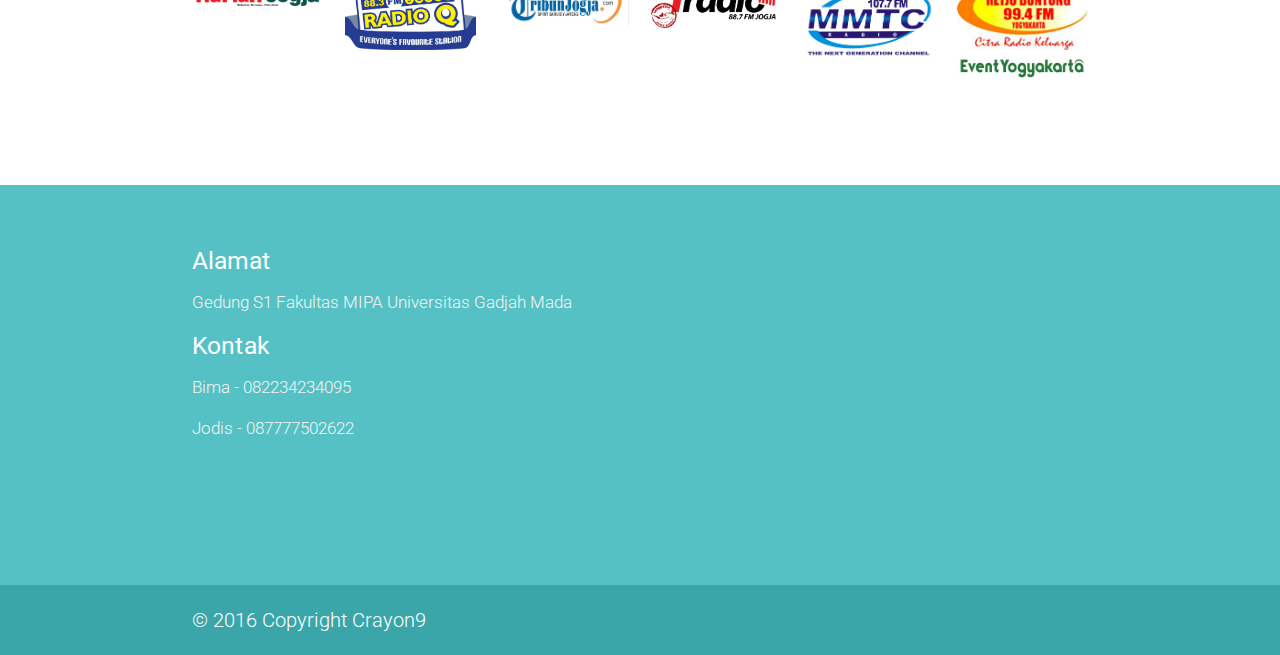
==== commit 0866f124: "update sponsor dan media partner" ====
--- a/index.html
+++ b/index.html
@@ -481,6 +481,11 @@
                             <img src="img/sponsor/kiddo.png" style="width:80%;" class="responsive-img" alt="">
                         </div>
                     </div>
+                    <div class="col l3 m3 s6">
+                        <div class="center-img">
+                            <img src="img/kaskus_250px_zpshgndwvuc.png" style="width:80%;" class="responsive-img" alt="">
+                        </div>
+                    </div>
                 </div>
                 <div class="row">
                     <div class="col l12">
@@ -511,6 +516,16 @@
                     <div class="col l2 m2 s4">
                         <div class="center-img">
                             <img src="img/mediapartner/unnamed%20(1).png" class="responsive-img" alt="">
+                        </div>
+                    </div>
+                     <div class="col l2 m2 s4">
+                        <div class="center-img">
+                            <img src="img/Retjo-Buntung-99.4-1.png" class="responsive-img" alt="">
+                        </div>
+                    </div>
+                    <div class="col l2 m2 s4">
+                        <div class="center-img">
+                            <img src="img/LOGOEY2.02300x50.jpg" class="responsive-img" alt="">
                         </div>
                     </div>
                 </div>
@@ -711,4 +726,4 @@
     <!--    <script src="js/about.js"></script>-->
 </body>
 
-</html>+</html>
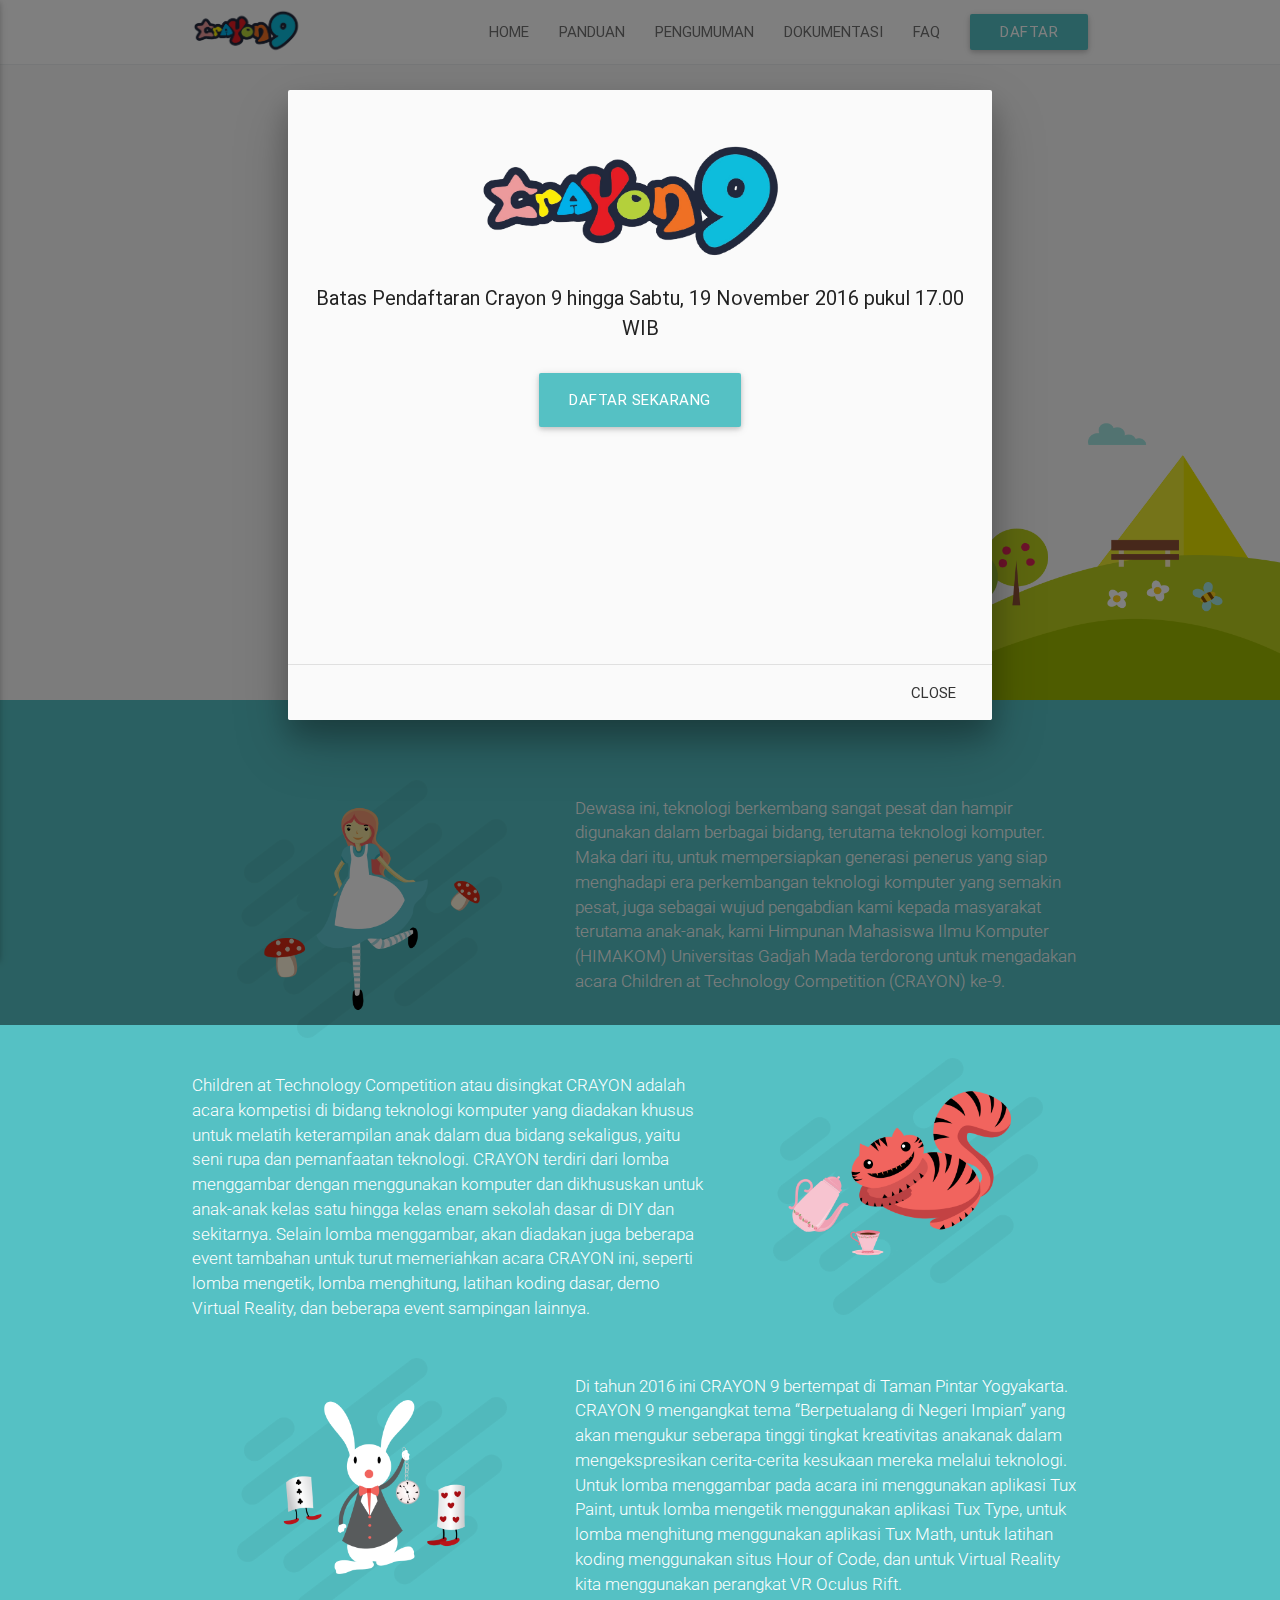
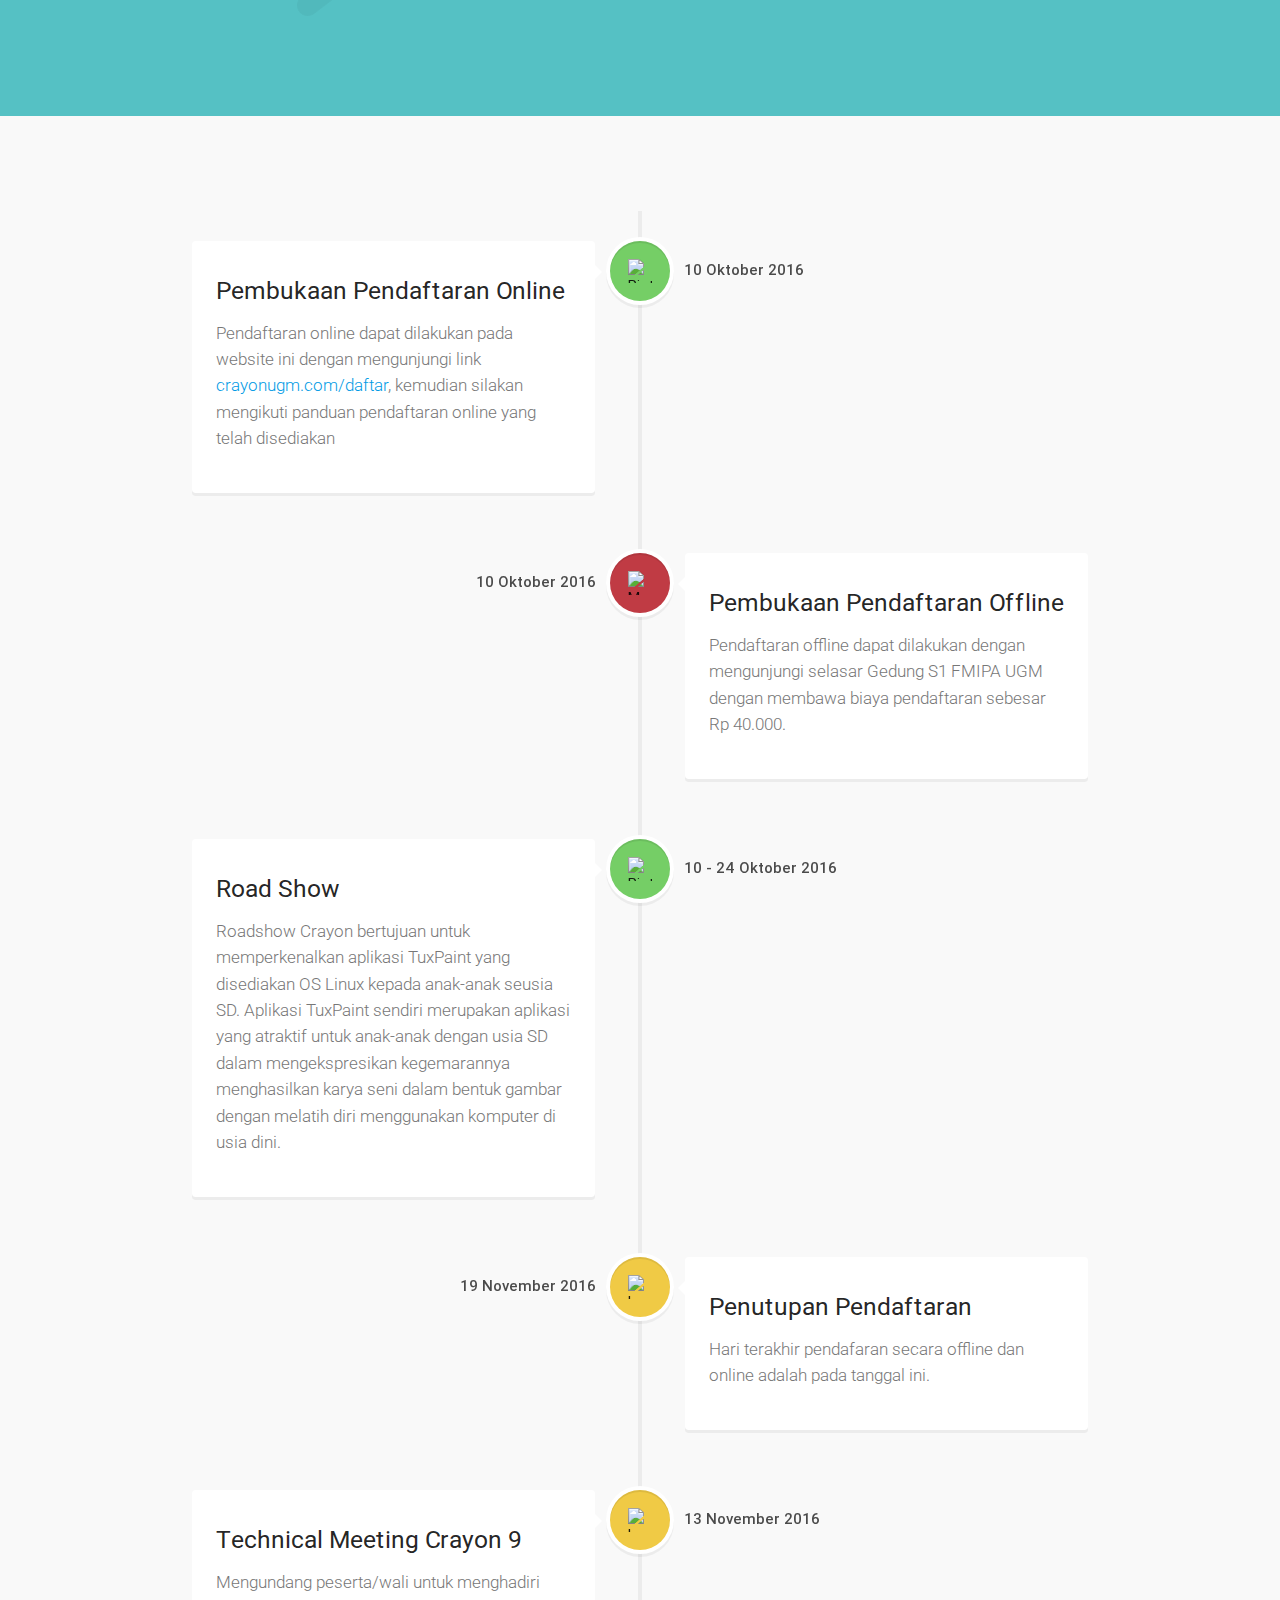
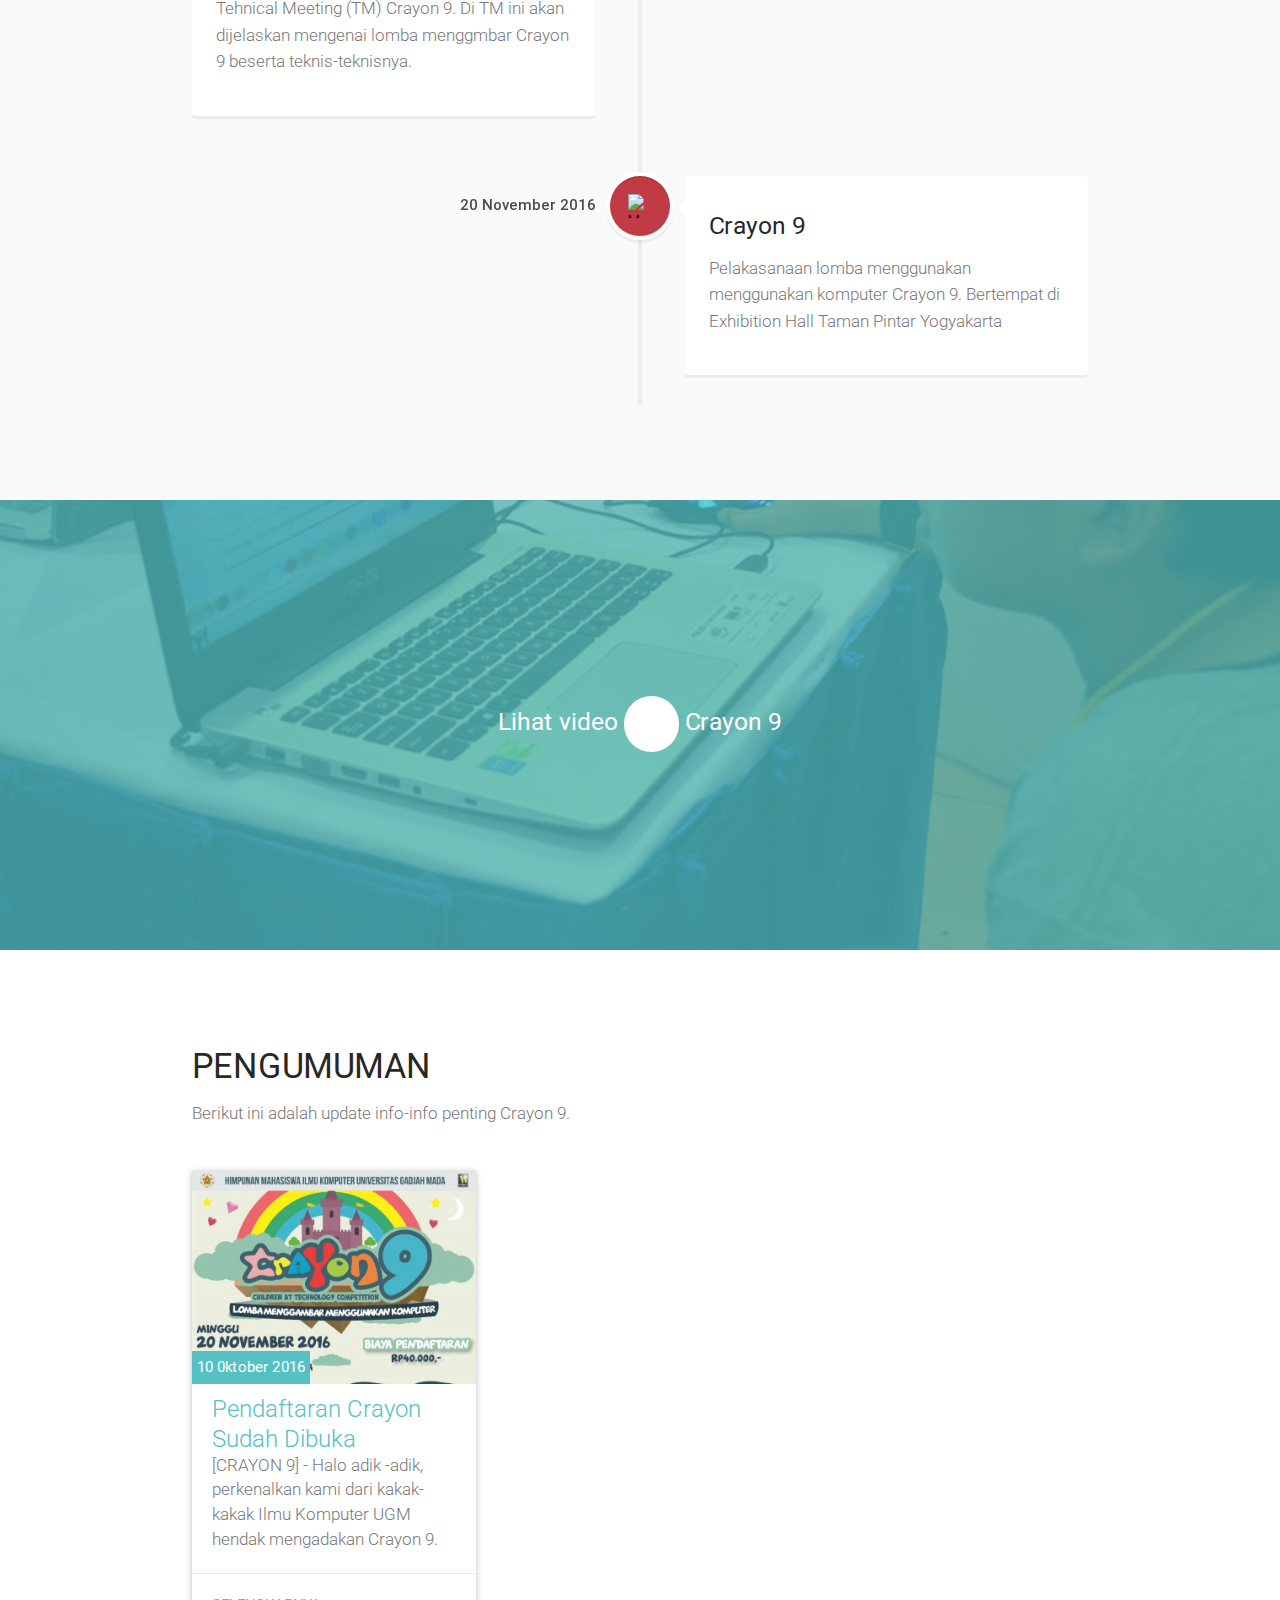
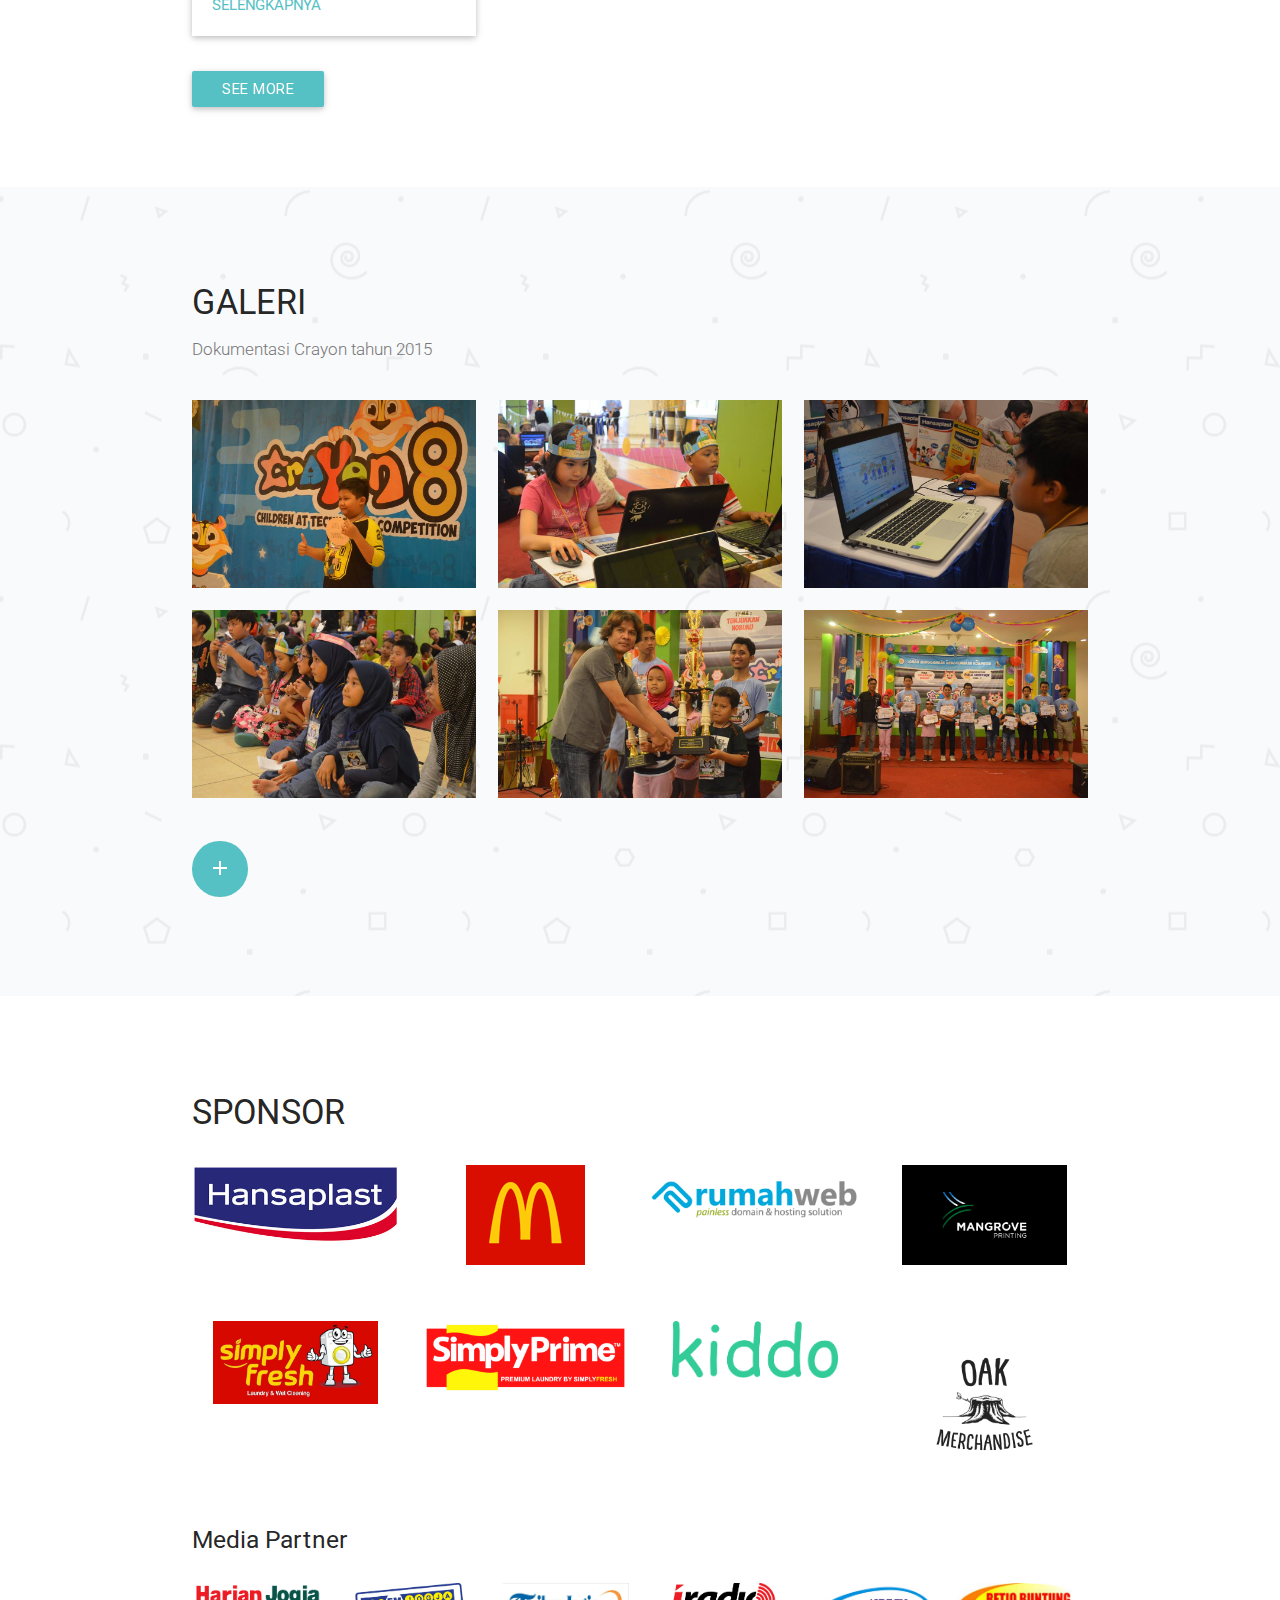
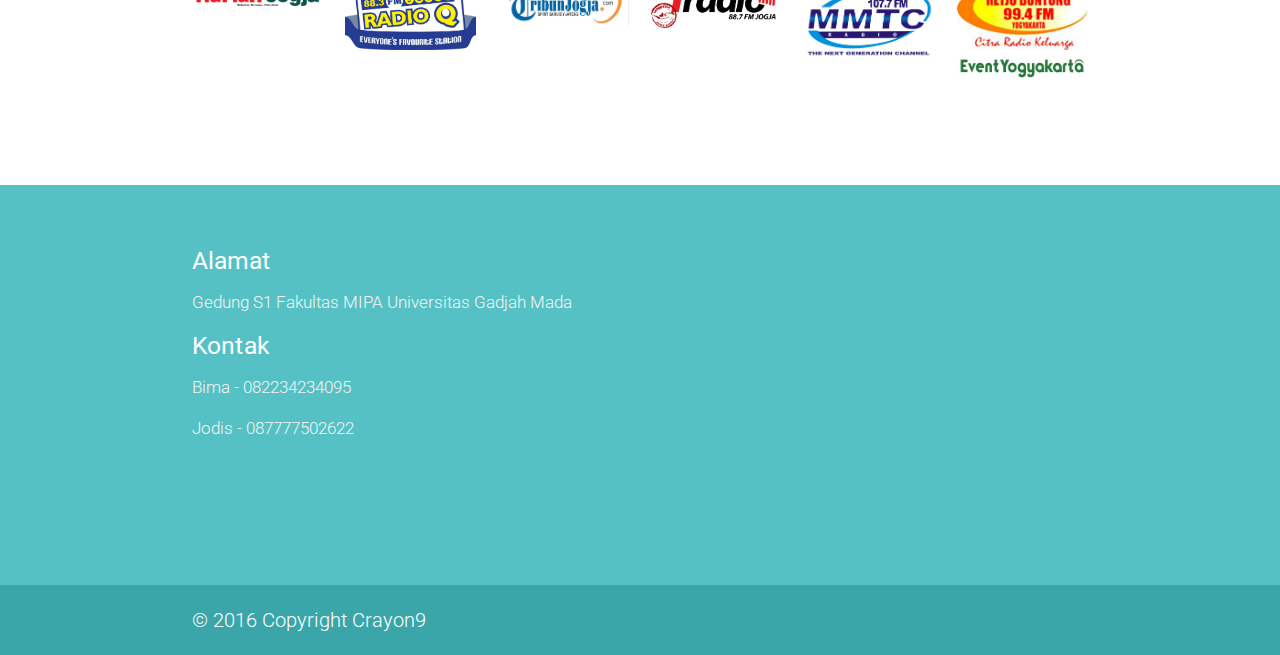
==== commit 96138427: "update navbar" ====
--- a/index.html
+++ b/index.html
@@ -32,18 +32,18 @@
                         <a id="logo-container" href="#" class="brand-logo"><img class="responsive-img" src="img/logo.png" alt=""></a>
                         <ul class="right hide-on-med-and-down">
                             <li><a href="index.html">HOME</a></li>
-                            <li><a href="panduan.html">PANDUAN<span class="new badge red"></span></a></li>
+                            <li><a href="panduan.html">PANDUAN</a></li>
                             <li><a href="news.html">PENGUMUMAN</a></li>
-                            <li><a href="galeri.html">GALERI</a></li>
+                            <li><a href="galeri.html">DOKUMENTASI</a></li>
                             <li><a href="faq.html">FAQ</a></li>
                             <li><a href="http://crayonugm.com/daftar" class="bg-acent waves-effect waves-light btn">DAFTAR</a></li>
                         </ul>
 
                         <ul id="nav-mobile" class="side-nav center-align">
                             <li><a href="index.html">HOME</a></li>
-                            <li><a href="panduan.html">PANDUAN<span class="new badge red"></span></a></li>
+                            <li><a href="panduan.html">PANDUAN</a></li>
                             <li><a href="news.html">PENGUMUMAN</a></li>
-                            <li><a href="galeri.html">GALERI</a></li>
+                            <li><a href="galeri.html">DOKUMENTASI</a></li>
                             <li><a href="faq.html">FAQ</a></li>
                             <li><a href="http://crayonugm.com/daftar" class="bg-acent waves-effect waves-light btn">DAFTAR</a></li>
                         </ul>
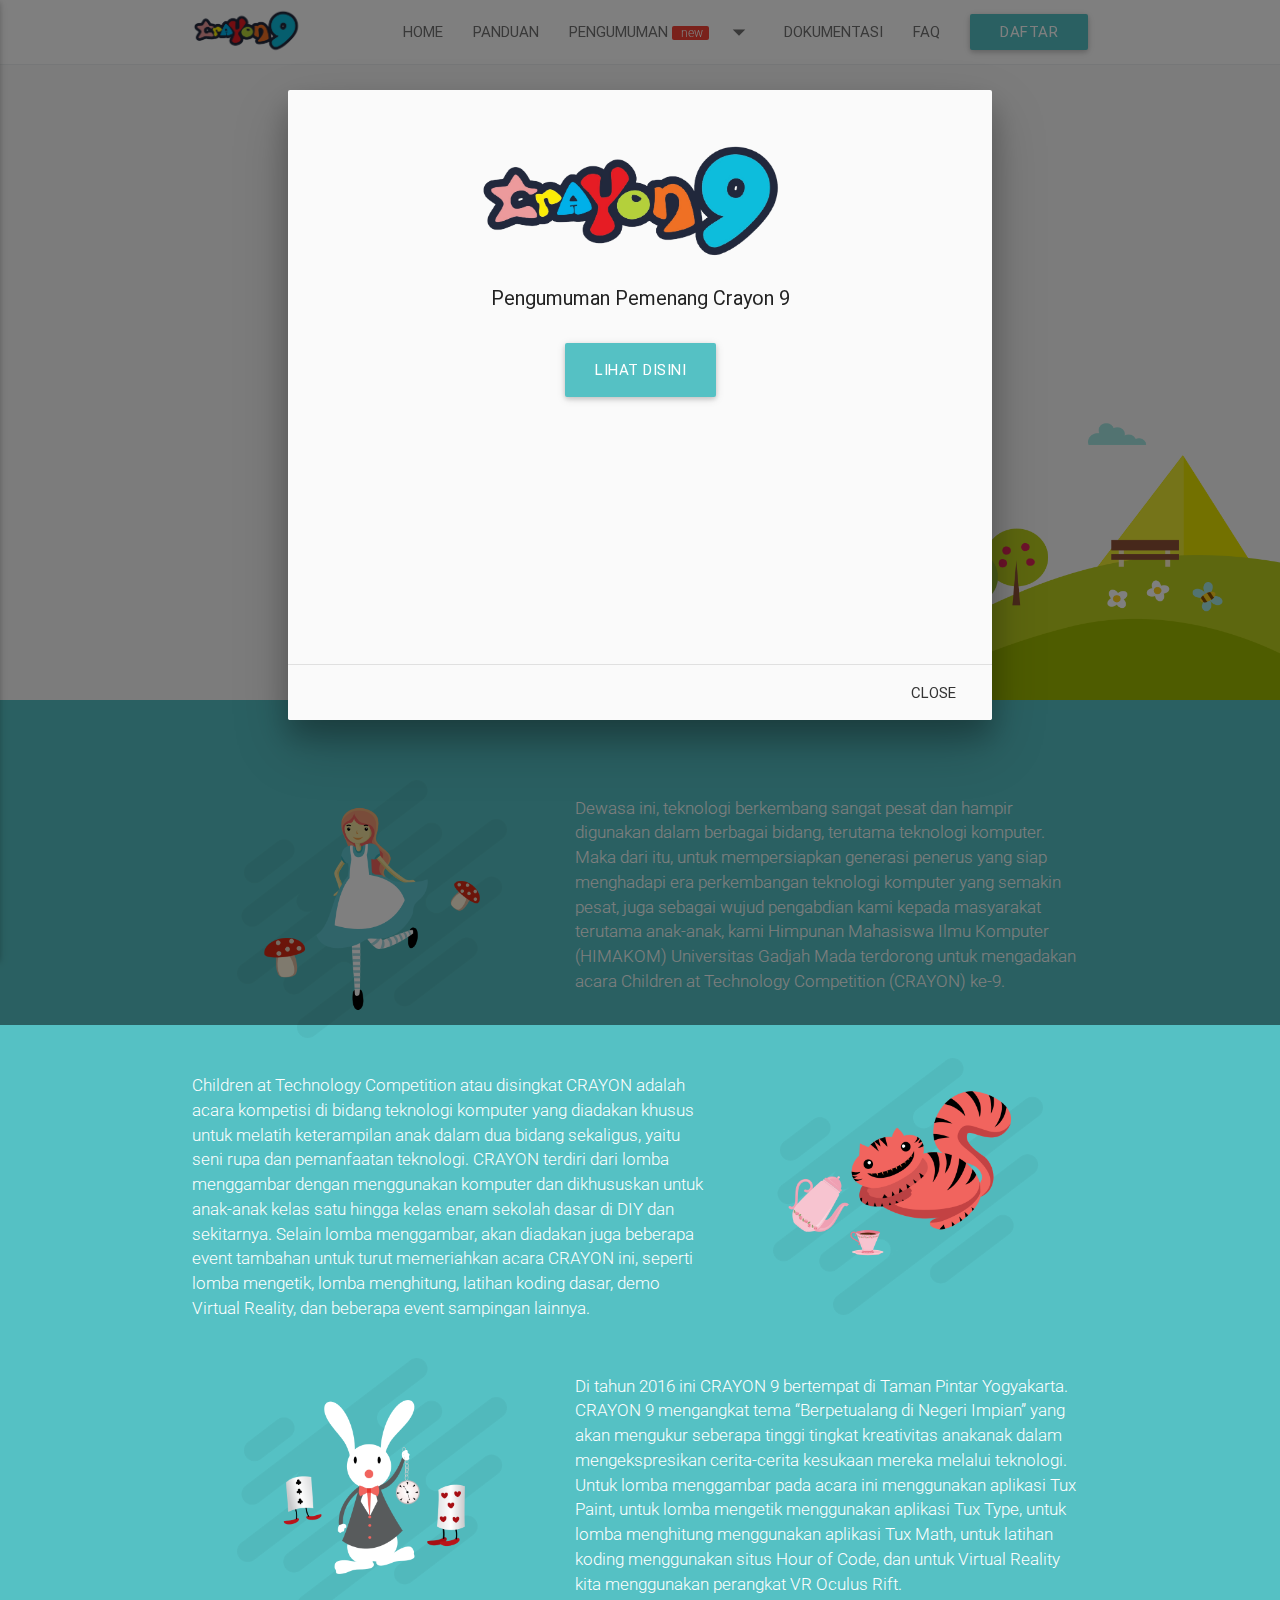
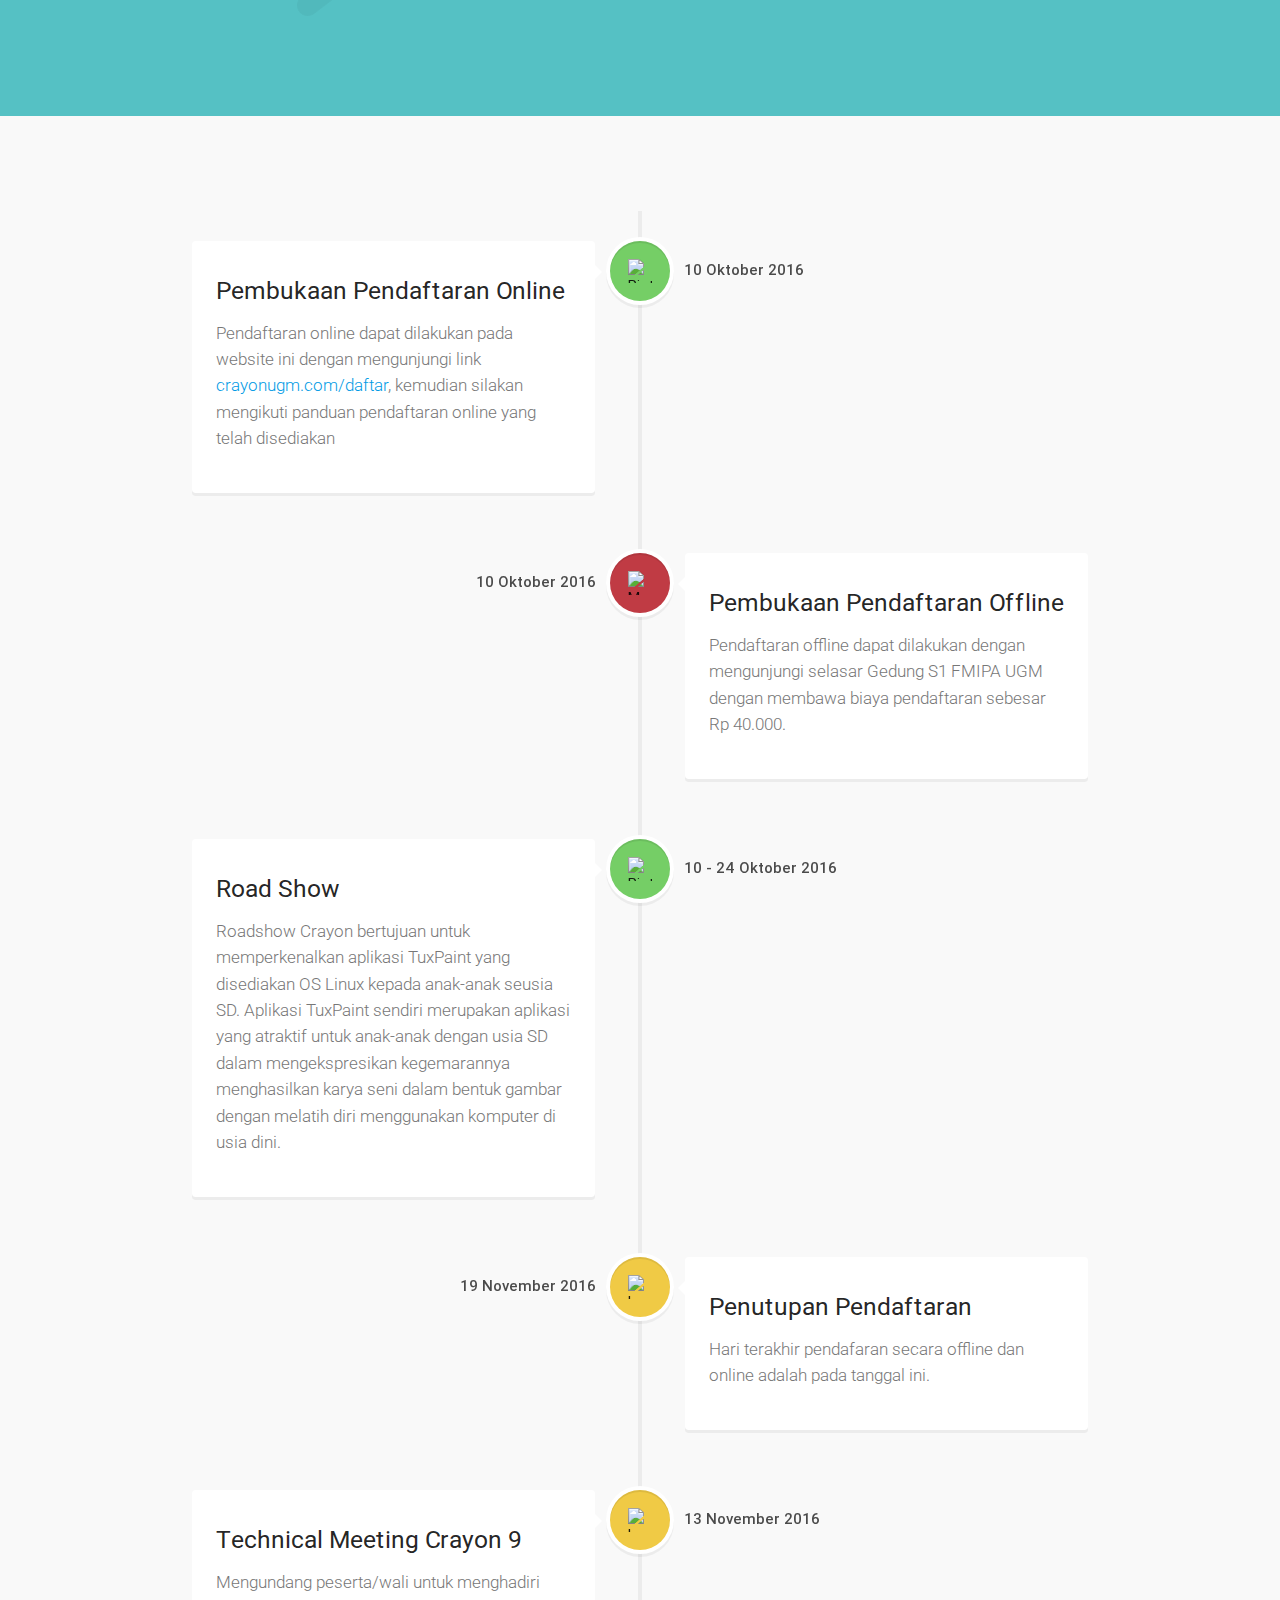
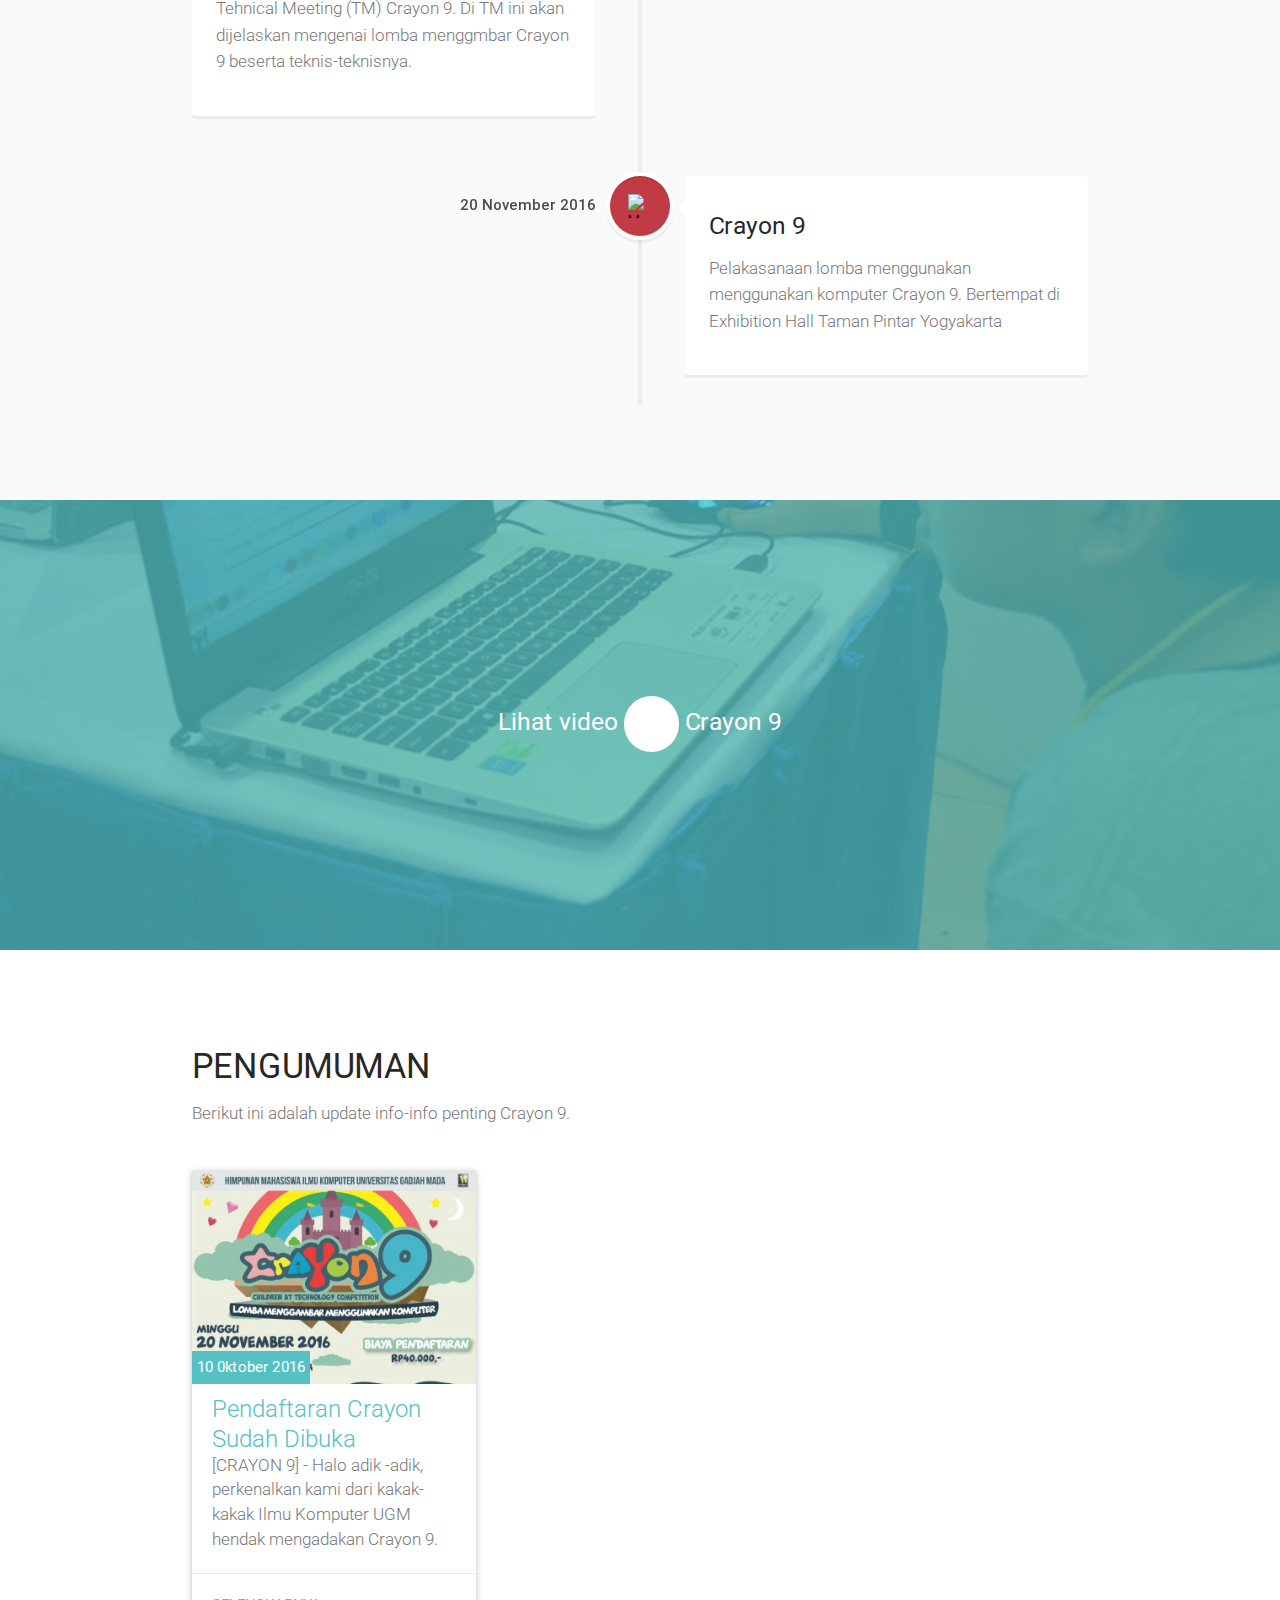
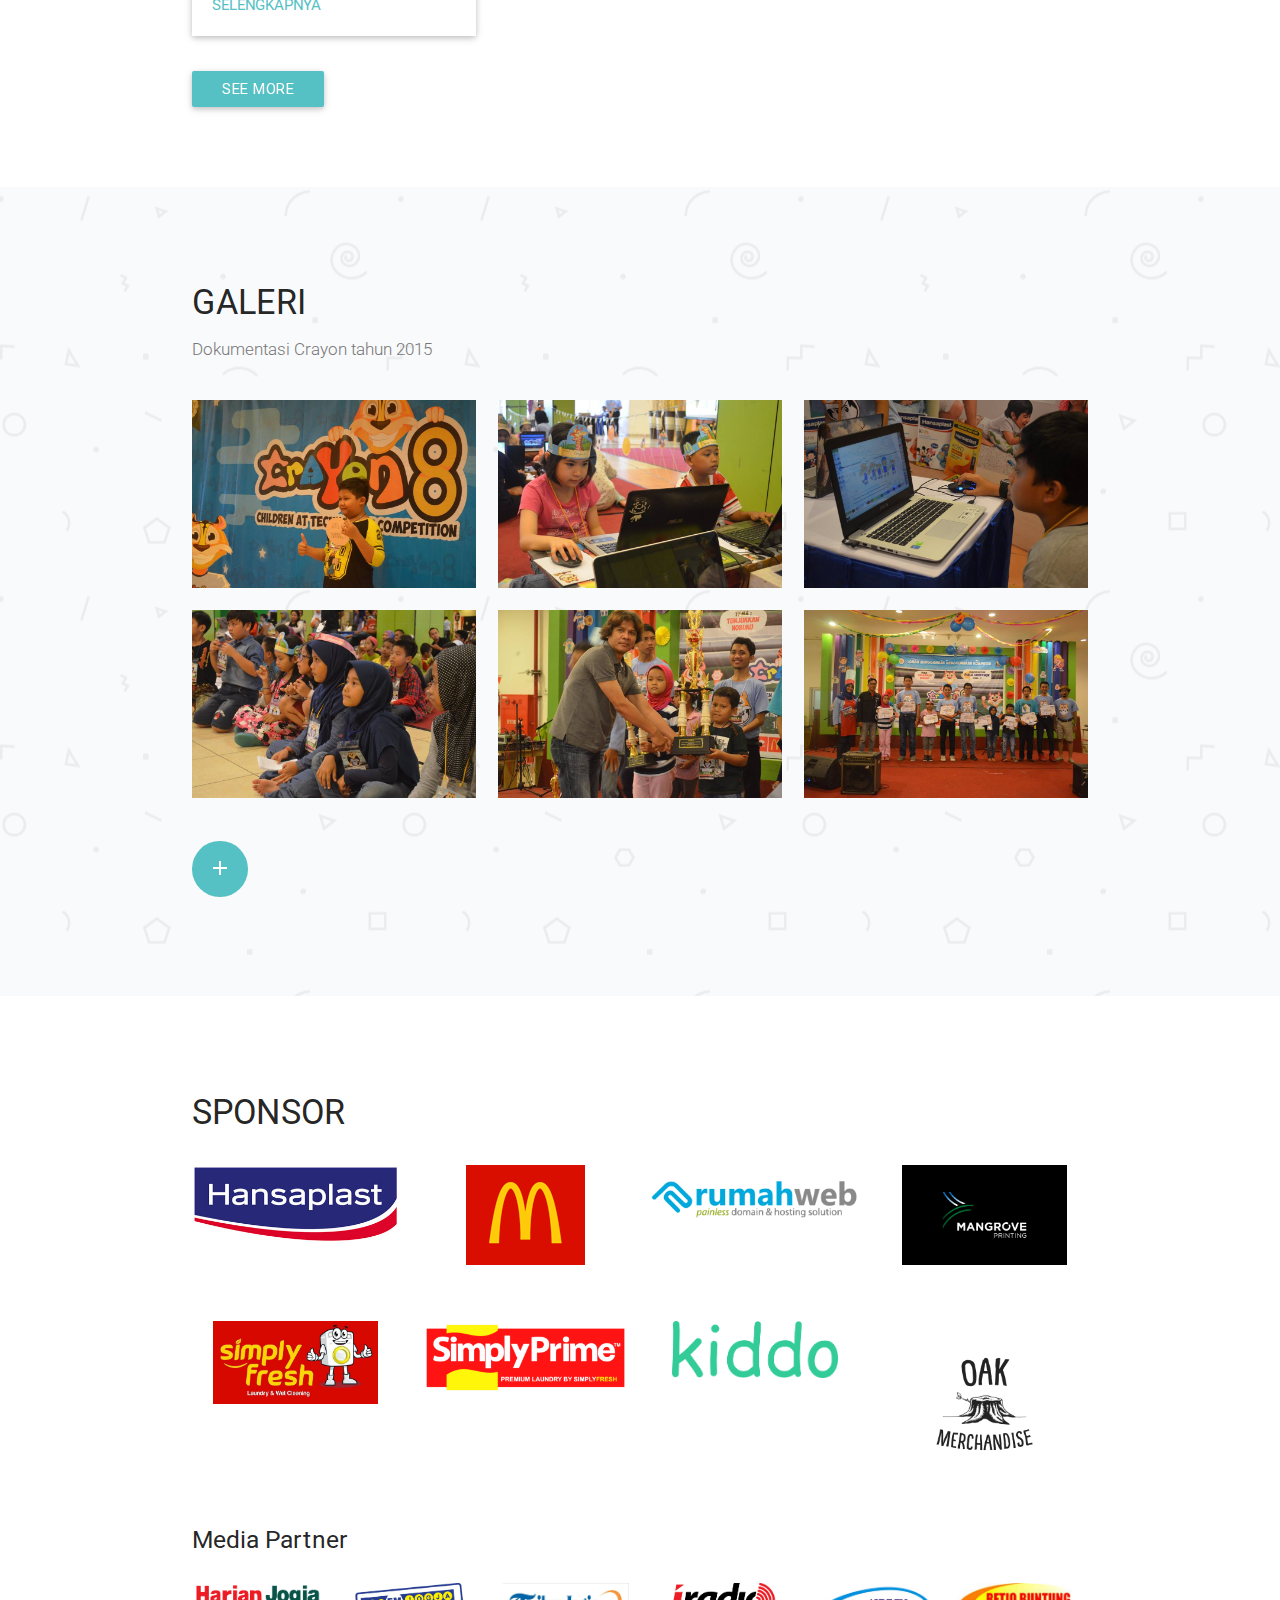
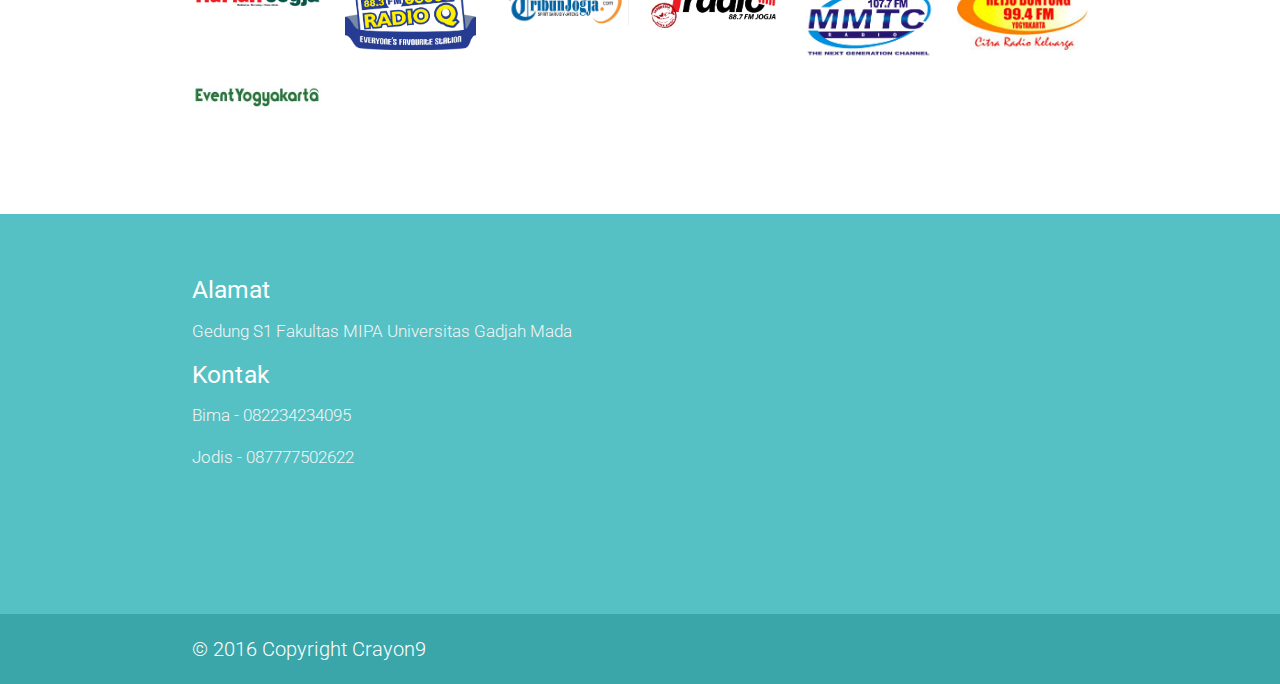
==== commit 6172a53d: "aaa" ====
--- a/index.html
+++ b/index.html
@@ -33,7 +33,7 @@
                         <ul class="right hide-on-med-and-down">
                             <li><a href="index.html">HOME</a></li>
                             <li><a href="panduan.html">PANDUAN</a></li>
-                            <li><a href="news.html">PENGUMUMAN</a></li>
+                            <li><a class="dropdown-button" href="#!" data-activates="dropdown2">PENGUMUMAN<i class="material-icons right">arrow_drop_down</i><span class="new badge red"></span></a></li>
                             <li><a href="galeri.html">DOKUMENTASI</a></li>
                             <li><a href="faq.html">FAQ</a></li>
                             <li><a href="http://crayonugm.com/daftar" class="bg-acent waves-effect waves-light btn">DAFTAR</a></li>
@@ -518,11 +518,13 @@
                             <img src="img/mediapartner/unnamed%20(1).png" class="responsive-img" alt="">
                         </div>
                     </div>
-                     <div class="col l2 m2 s4">
+                    <div class="col l2 m2 s4">
                         <div class="center-img">
                             <img src="img/Retjo-Buntung-99.4-1.png" class="responsive-img" alt="">
                         </div>
                     </div>
+                </div>
+                <div class="row">
                     <div class="col l2 m2 s4">
                         <div class="center-img">
                             <img src="img/LOGOEY2.02300x50.jpg" class="responsive-img" alt="">
@@ -533,6 +535,15 @@
             </div>
         </div>
     </main>
+
+    <!-- Dropdown Structure -->
+    <ul id="dropdown2" class="dropdown-content">
+        <li><a href="juara.html">Pemenang Crayon 9</a></li>
+        <li class="divider"></li>
+        <li><a href="  https://drive.google.com/drive/folders/0B6vMpH_S0UH_b0FSVWhJZy1acWs">Gambar Peserta Crayon 9</a></li>
+        <li class="divider"></li>
+        <li><a href="news.html">Umum</a></li>
+    </ul>
 
     <!-- Modal Structure -->
 
@@ -591,7 +602,7 @@
         </div>
     </div>
     <!--End Of Modal-->
-    
+
     <!-- Modal Video -->
     <div id="modalvideo" class="modal">
         <div class="video-container">
@@ -612,9 +623,9 @@
             <div>
                 <img src="img/logo.png" alt="" style="width:50%; padding-top: 20px;">
             </div>
-            <span class="text-popup">Batas Pendaftaran Crayon 9 hingga Sabtu, 19 November 2016 pukul 17.00 WIB</span>
+            <span class="text-popup">Pengumuman Pemenang Crayon 9</span>
             <div class="btn-popup">
-                <a href="http://crayonugm.com/daftar" class="btn-large bg-acent waves-effect waves-light btn">DAFTAR SEKARANG</a>
+                <a href="juara.html" class="btn-large bg-acent waves-effect waves-light btn">Lihat Disini</a>
             </div>
         </div>
         <div class="modal-footer">
@@ -726,4 +737,4 @@
     <!--    <script src="js/about.js"></script>-->
 </body>
 
-</html>
+</html>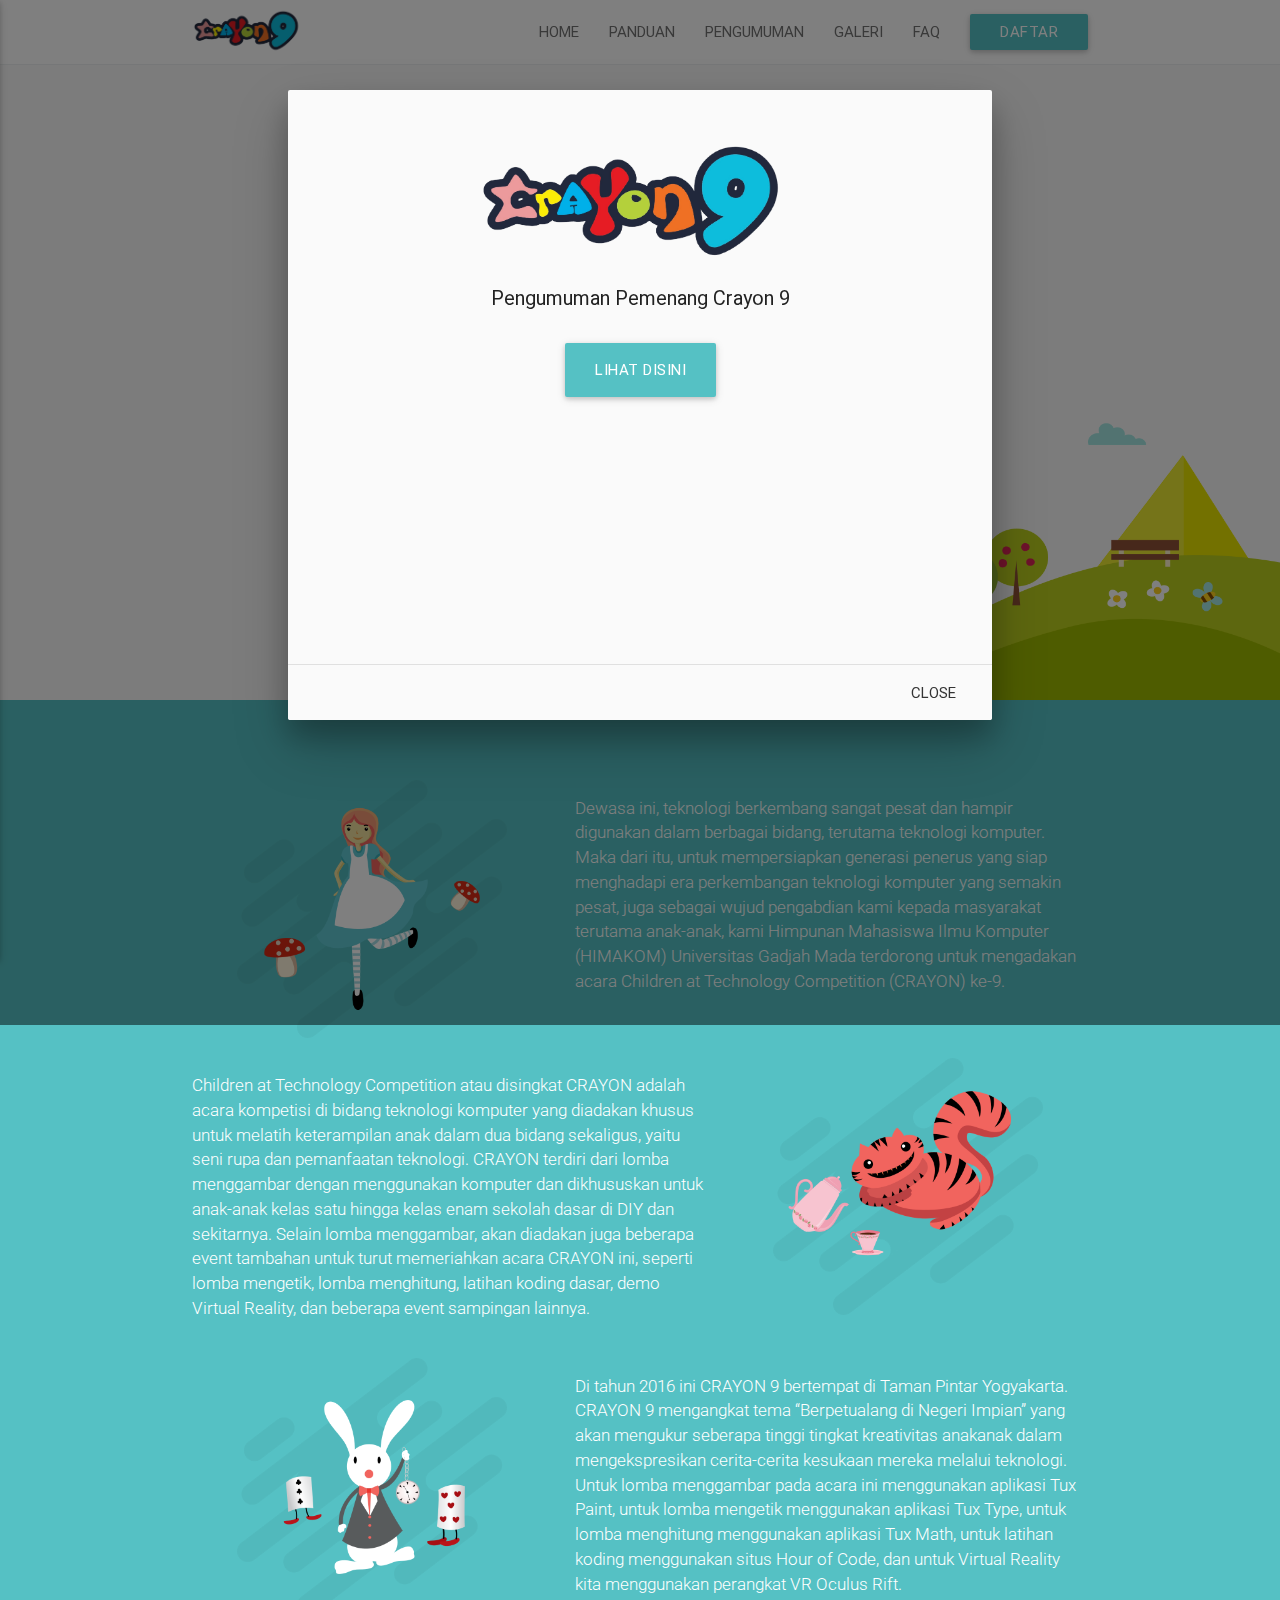
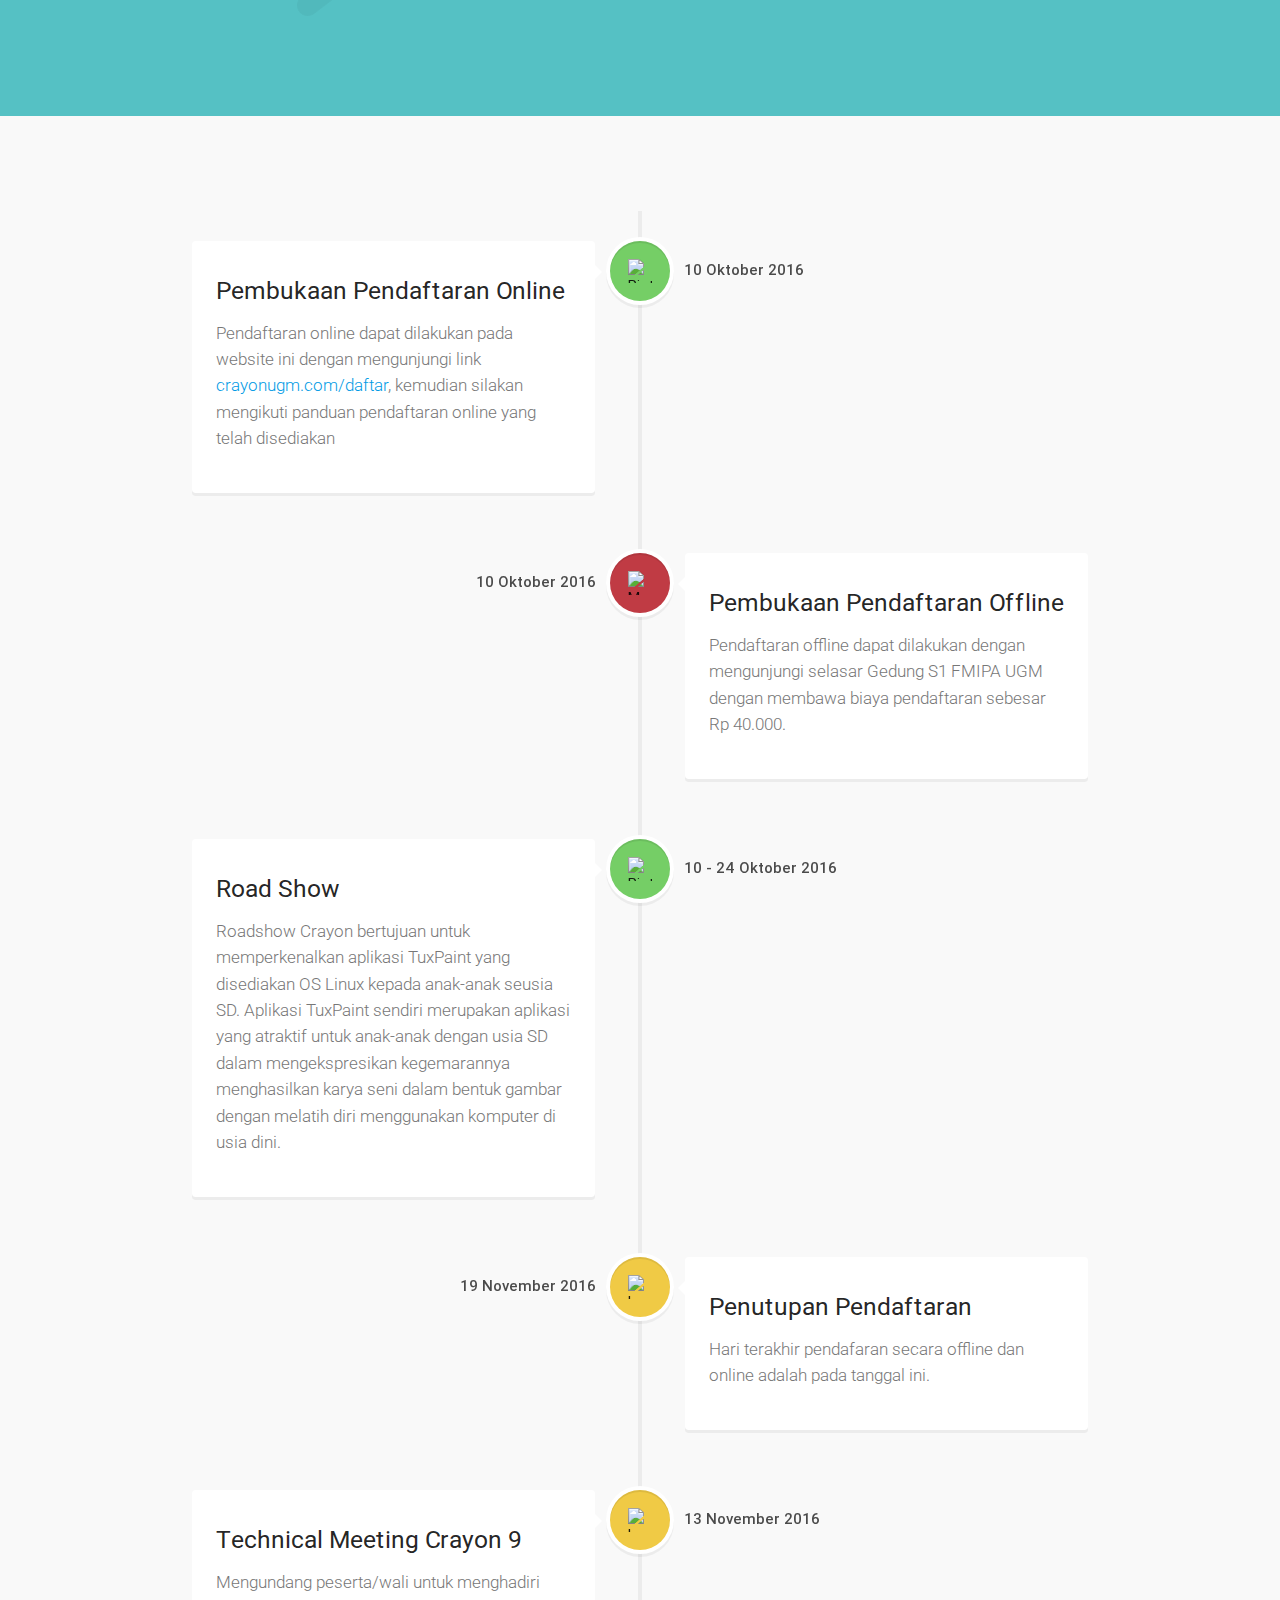
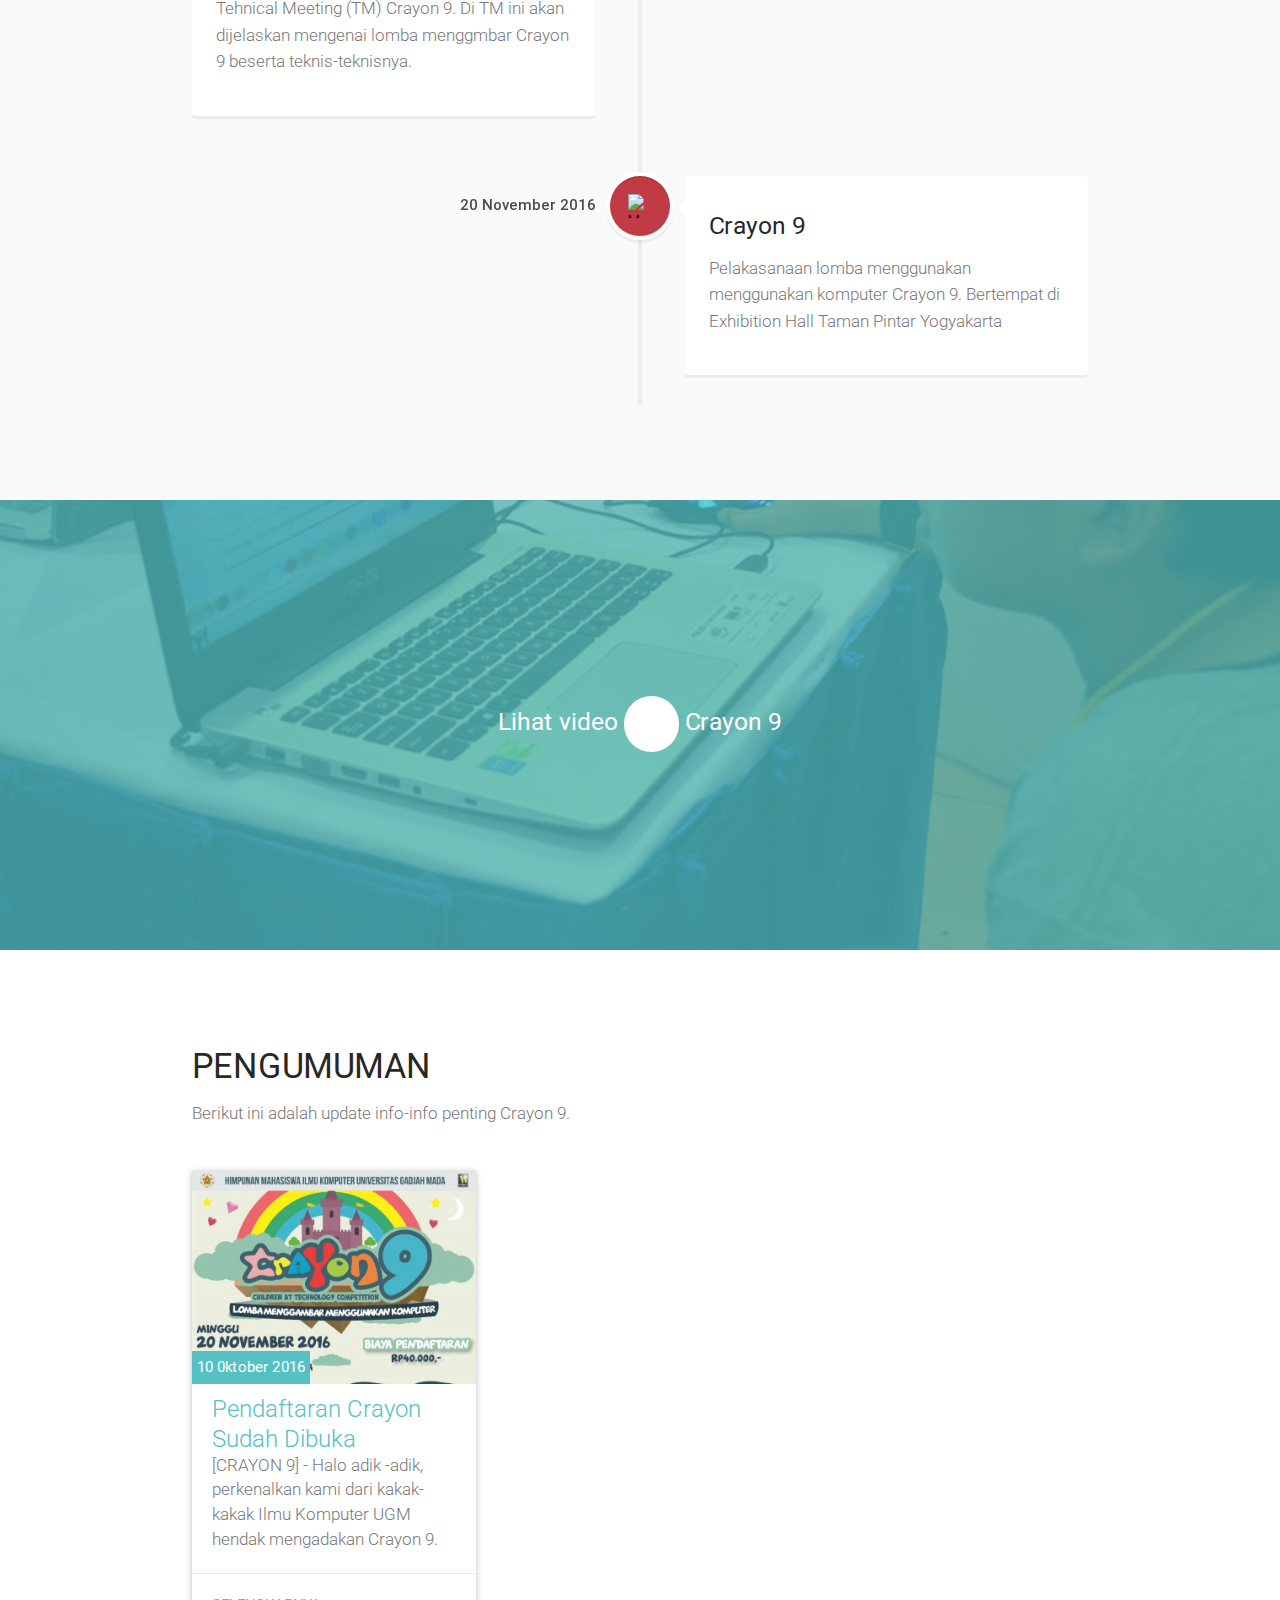
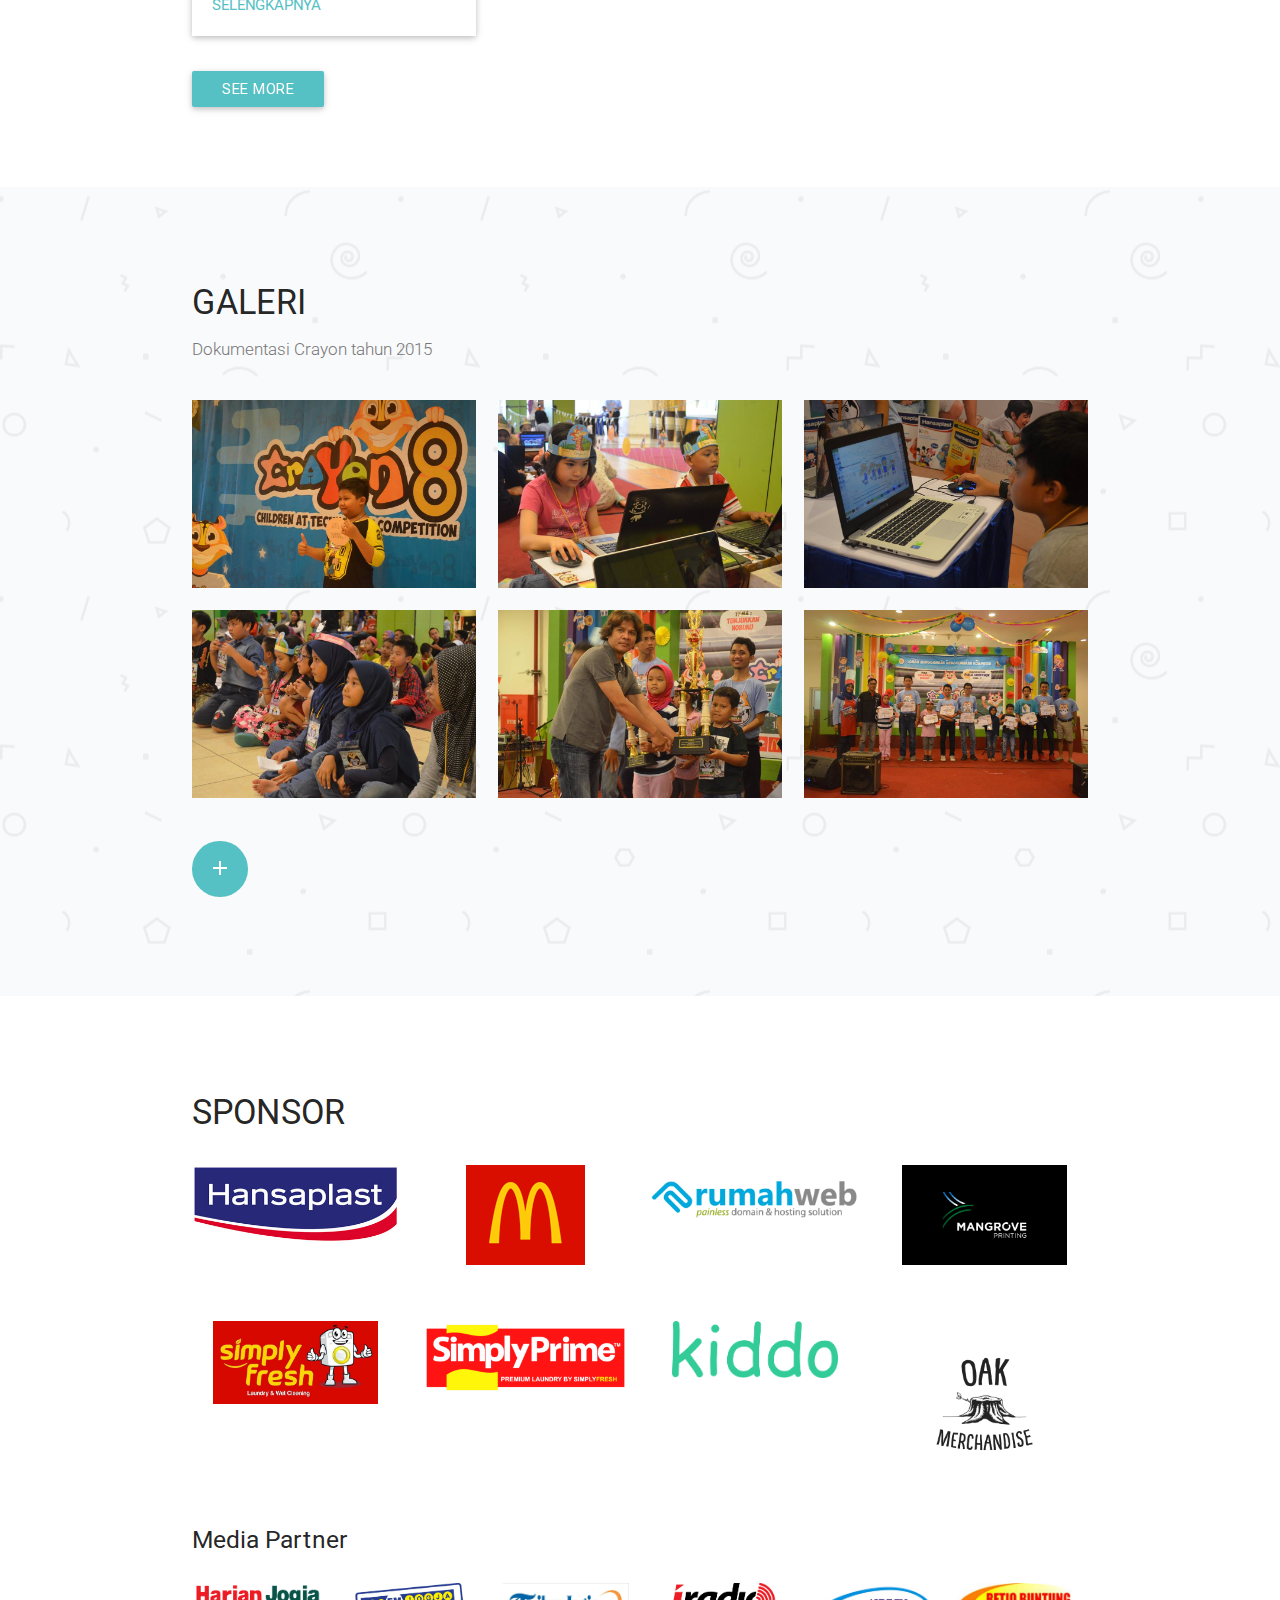
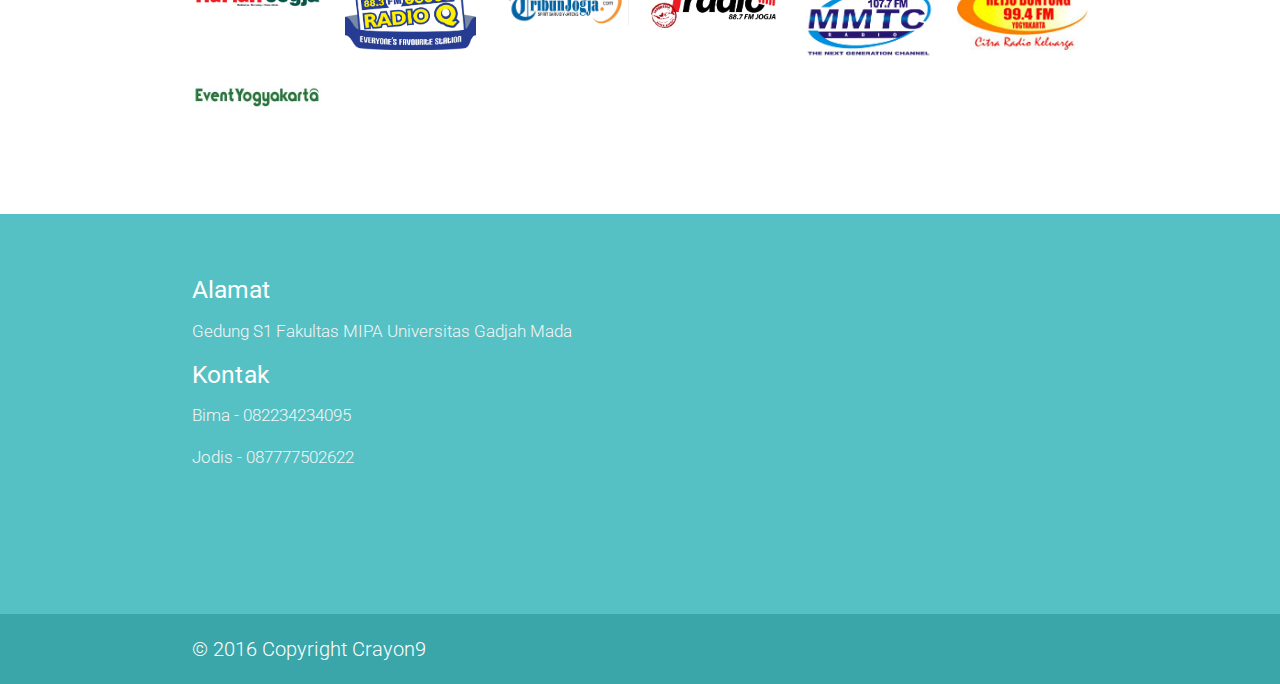
==== commit 5d27b458: "fixing" ====
--- a/index.html
+++ b/index.html
@@ -33,17 +33,16 @@
                         <ul class="right hide-on-med-and-down">
                             <li><a href="index.html">HOME</a></li>
                             <li><a href="panduan.html">PANDUAN</a></li>
-                            <li><a class="dropdown-button" href="#!" data-activates="dropdown2">PENGUMUMAN<i class="material-icons right">arrow_drop_down</i><span class="new badge red"></span></a></li>
-                            <li><a href="galeri.html">DOKUMENTASI</a></li>
+                            <li><a href="news.html">PENGUMUMAN</a></li>
+                            <li><a href="galeri.html">GALERI</a></li>
                             <li><a href="faq.html">FAQ</a></li>
                             <li><a href="http://crayonugm.com/daftar" class="bg-acent waves-effect waves-light btn">DAFTAR</a></li>
                         </ul>
-
                         <ul id="nav-mobile" class="side-nav center-align">
                             <li><a href="index.html">HOME</a></li>
                             <li><a href="panduan.html">PANDUAN</a></li>
                             <li><a href="news.html">PENGUMUMAN</a></li>
-                            <li><a href="galeri.html">DOKUMENTASI</a></li>
+                            <li><a href="galeri.html">GALERI</a></li>
                             <li><a href="faq.html">FAQ</a></li>
                             <li><a href="http://crayonugm.com/daftar" class="bg-acent waves-effect waves-light btn">DAFTAR</a></li>
                         </ul>
@@ -535,15 +534,6 @@
             </div>
         </div>
     </main>
-
-    <!-- Dropdown Structure -->
-    <ul id="dropdown2" class="dropdown-content">
-        <li><a href="juara.html">Pemenang Crayon 9</a></li>
-        <li class="divider"></li>
-        <li><a href="  https://drive.google.com/drive/folders/0B6vMpH_S0UH_b0FSVWhJZy1acWs">Gambar Peserta Crayon 9</a></li>
-        <li class="divider"></li>
-        <li><a href="news.html">Umum</a></li>
-    </ul>
 
     <!-- Modal Structure -->
 
